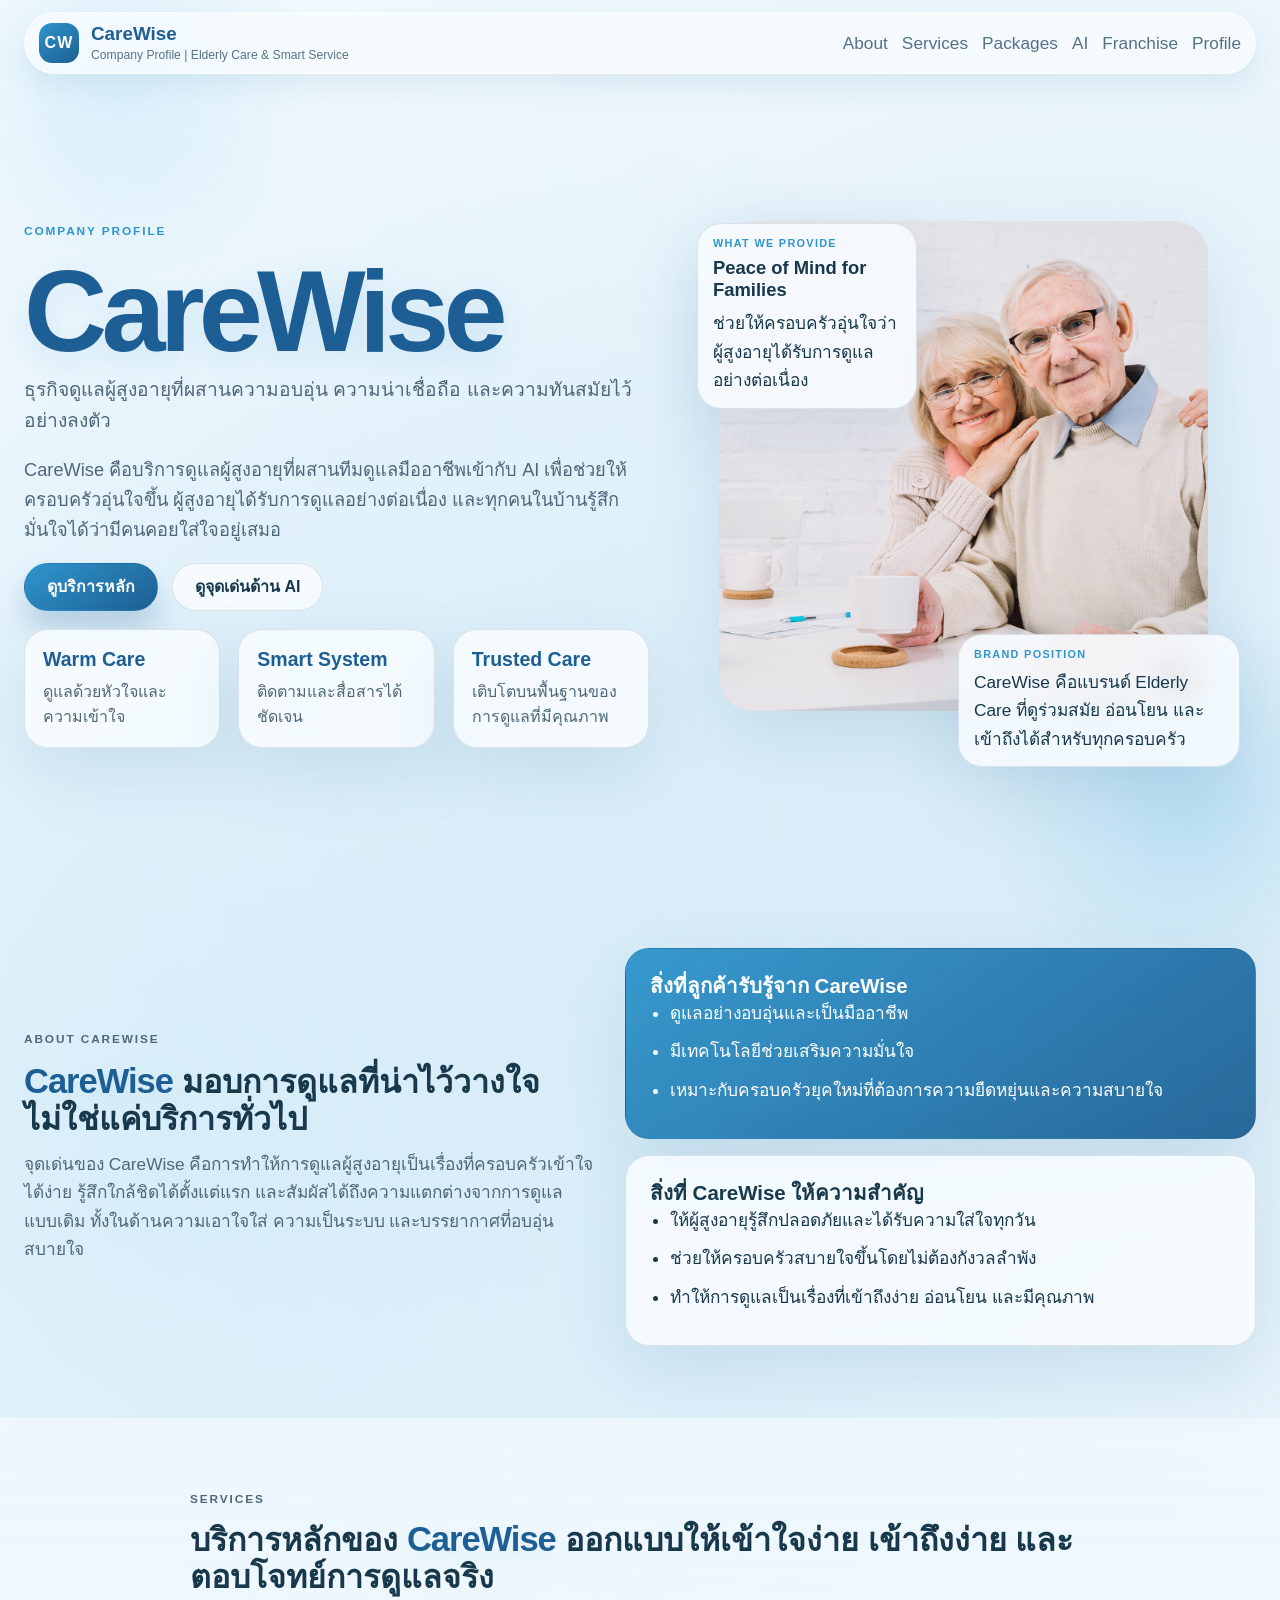
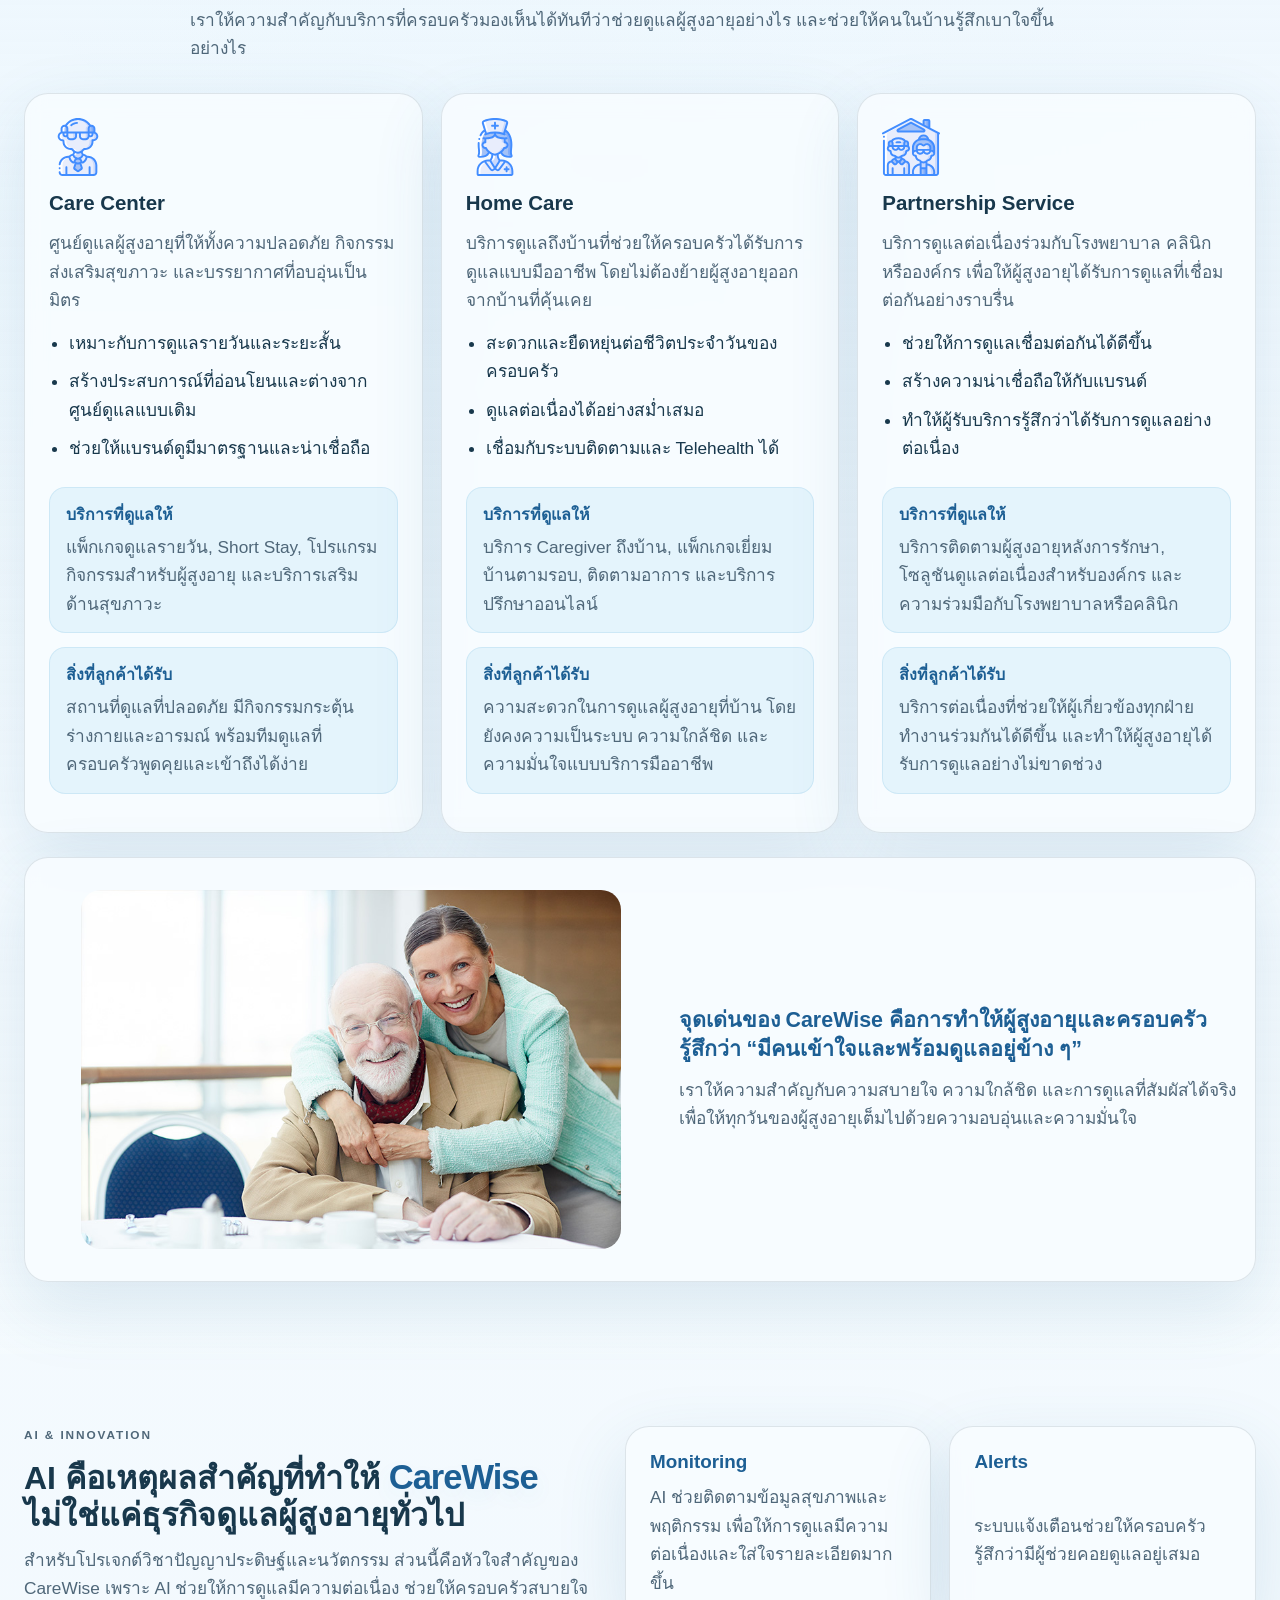
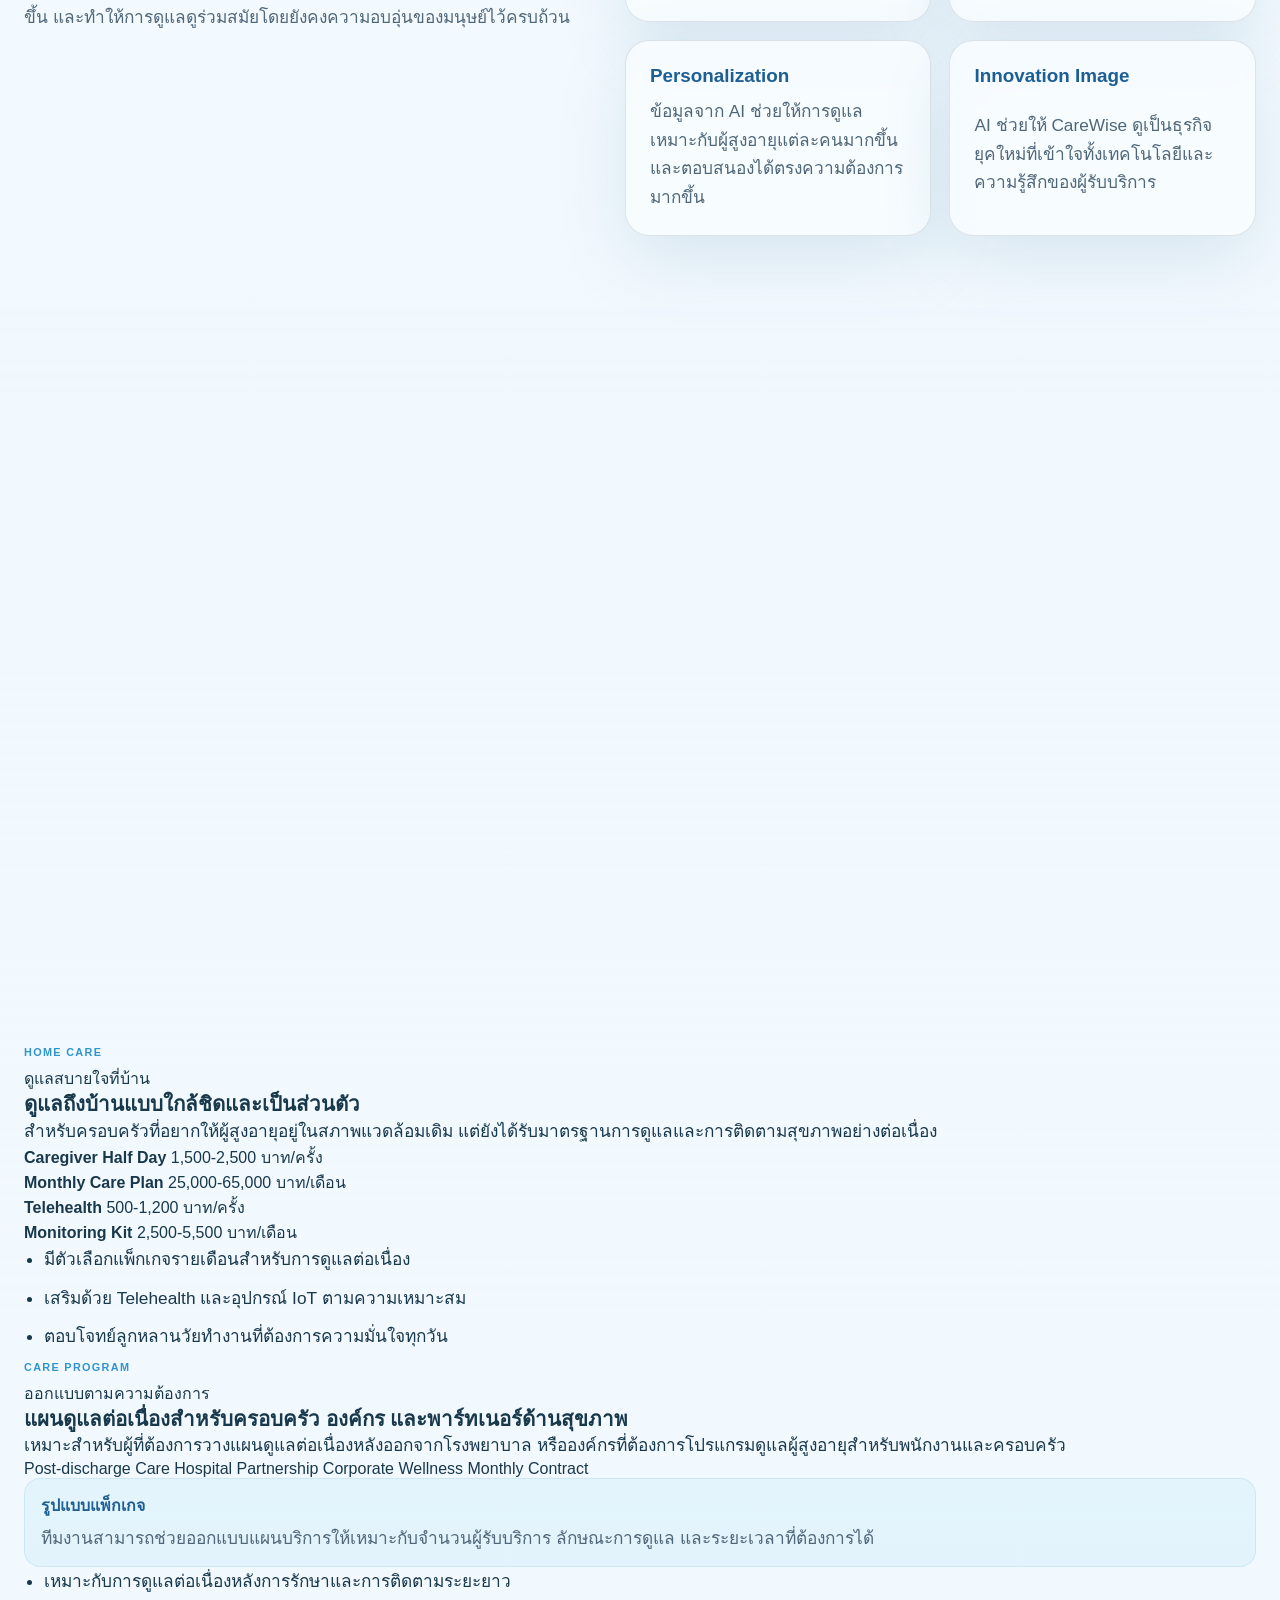
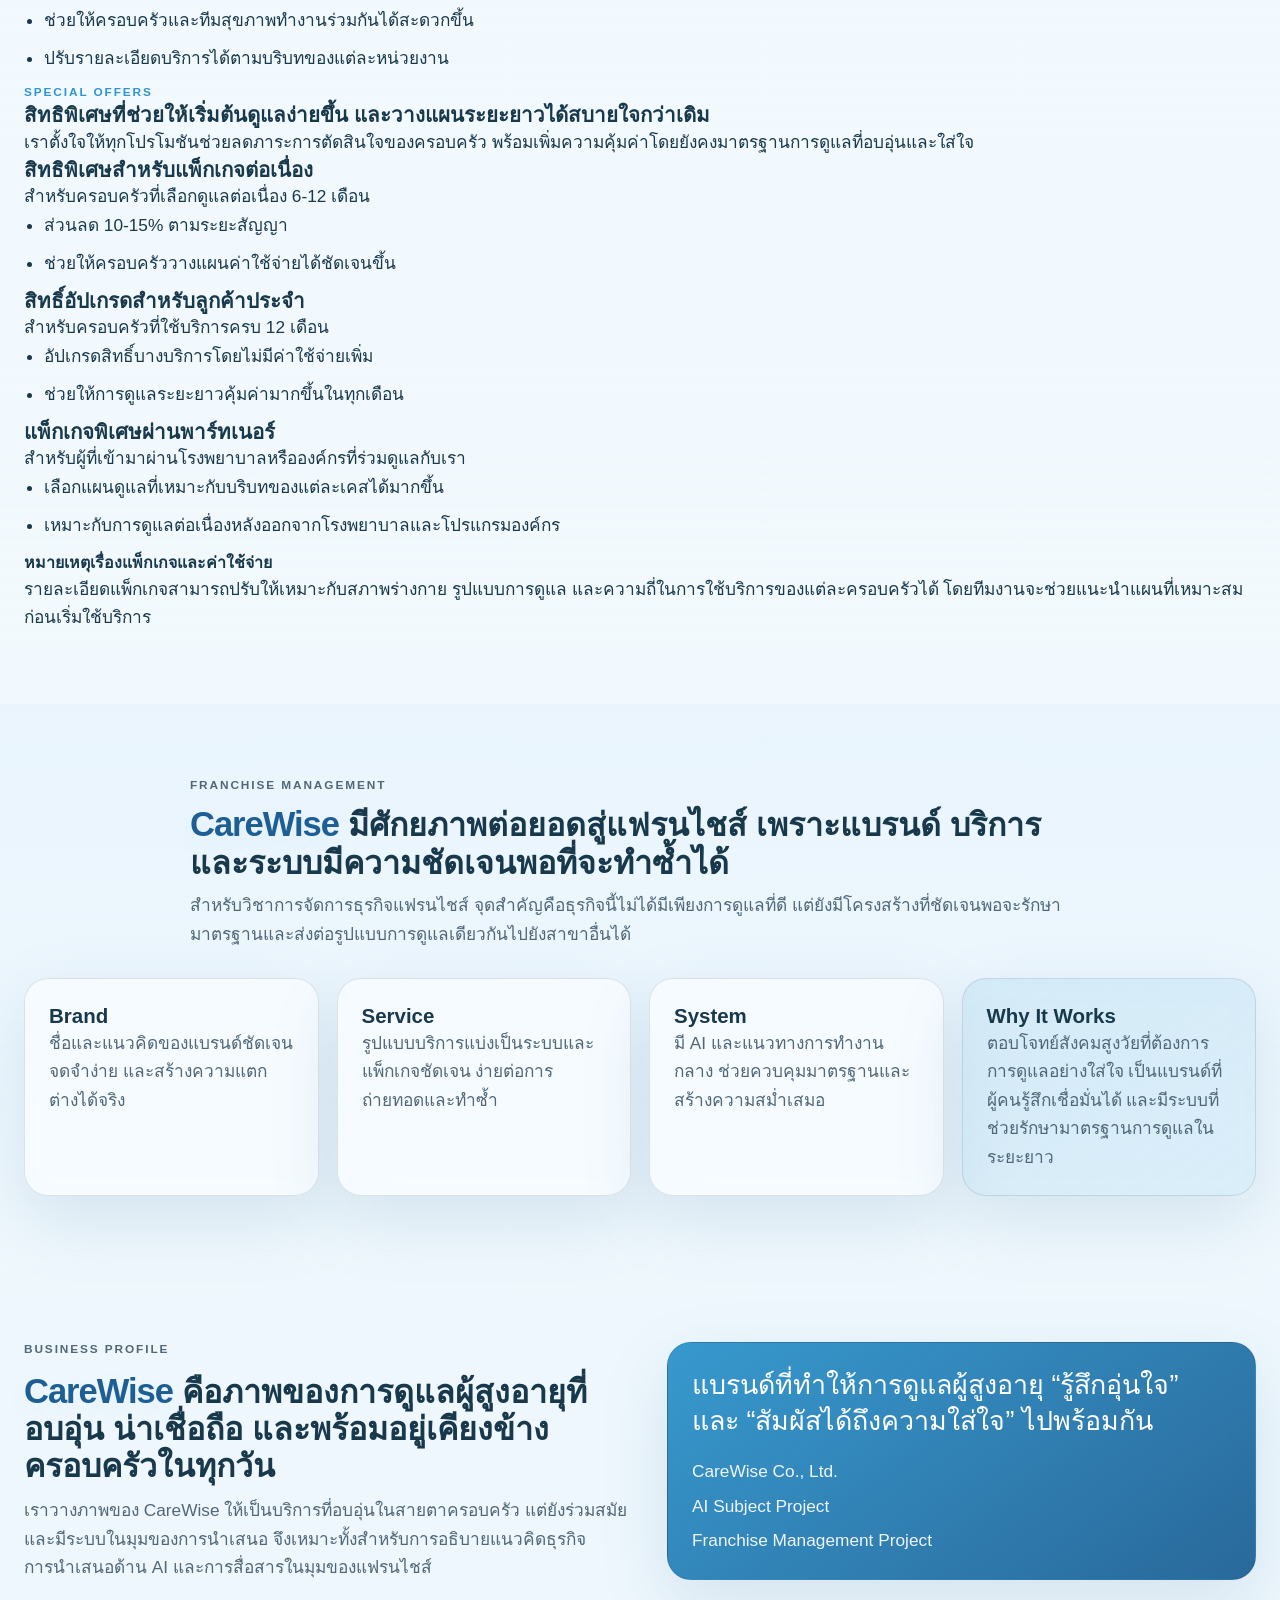
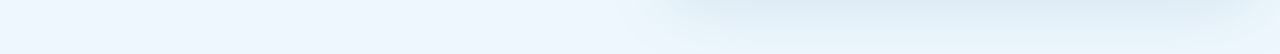
==== index.html @ dcf33b9c "Update index.html" ====
<!DOCTYPE html>
<html lang="th">
<head>
  <meta charset="UTF-8">
  <meta name="viewport" content="width=device-width, initial-scale=1.0">
  <title>CareWise | Company Profile</title>
  <link rel="stylesheet" href="styles.css">
</head>
<body>
  <div class="ambient ambient-left"></div>
  <div class="ambient ambient-right"></div>

  <header class="site-header">
    <a class="brand" href="#hero" aria-label="CareWise">
      <span class="brand-mark">CW</span>
      <span class="brand-copy">
        <strong>CareWise</strong>
        <small>Company Profile | Elderly Care & Smart Service</small>
      </span>
    </a>

    <nav class="top-nav" aria-label="Primary">
      <a href="#about">About</a>
      <a href="#services">Services</a>
      <a href="#packages">Packages</a>
      <a href="#ai">AI</a>
      <a href="#franchise">Franchise</a>
      <a href="#contact">Profile</a>
    </nav>
  </header>

  <main>
    <section class="hero-section" id="hero">
      <div class="container hero-grid">
        <div class="hero-copy" data-reveal>
          <p class="eyebrow">Company Profile</p>
          <div class="hero-brand-block">
            <h1 class="hero-brand-name">CareWise</h1>
            <p class="hero-brand-subtitle">ธุรกิจดูแลผู้สูงอายุที่ผสานความอบอุ่น ความน่าเชื่อถือ และความทันสมัยไว้อย่างลงตัว</p>
          </div>
          <p class="lead">
            CareWise คือบริการดูแลผู้สูงอายุที่ผสานทีมดูแลมืออาชีพเข้ากับ AI เพื่อช่วยให้ครอบครัวอุ่นใจขึ้น
            ผู้สูงอายุได้รับการดูแลอย่างต่อเนื่อง และทุกคนในบ้านรู้สึกมั่นใจได้ว่ามีคนคอยใส่ใจอยู่เสมอ
          </p>

          <div class="hero-actions">
            <a class="button button-primary" href="#services">ดูบริการหลัก</a>
            <a class="button button-secondary" href="#ai">ดูจุดเด่นด้าน AI</a>
          </div>

          <div class="hero-points">
            <article>
              <strong>Warm Care</strong>
              <span>ดูแลด้วยหัวใจและความเข้าใจ</span>
            </article>
            <article>
              <strong>Smart System</strong>
              <span>ติดตามและสื่อสารได้ชัดเจน</span>
            </article>
            <article>
              <strong>Trusted Care</strong>
              <span>เติบโตบนพื้นฐานของการดูแลที่มีคุณภาพ</span>
            </article>
          </div>
        </div>

        <div class="hero-visual" data-reveal>
          <figure class="hero-image">
            <img src="images/slider-1.jpg" alt="CareWise elderly care service">
          </figure>
          <div class="hero-card card-primary">
            <span class="mini-label">What We Provide</span>
            <strong>Peace of Mind for Families</strong>
            <p>ช่วยให้ครอบครัวอุ่นใจว่าผู้สูงอายุได้รับการดูแลอย่างต่อเนื่อง</p>
          </div>
          <div class="hero-card card-secondary">
            <span class="mini-label">Brand Position</span>
            <p>CareWise คือแบรนด์ Elderly Care ที่ดูร่วมสมัย อ่อนโยน และเข้าถึงได้สำหรับทุกครอบครัว</p>
          </div>
        </div>
      </div>
    </section>

    <section class="content-section" id="about">
      <div class="container split-grid">
        <div class="section-copy" data-reveal>
          <p class="eyebrow">About CareWise</p>
          <h2><span class="brand-inline">CareWise</span> มอบการดูแลที่น่าไว้วางใจ ไม่ใช่แค่บริการทั่วไป</h2>
          <p>
            จุดเด่นของ CareWise คือการทำให้การดูแลผู้สูงอายุเป็นเรื่องที่ครอบครัวเข้าใจได้ง่าย รู้สึกใกล้ชิดได้ตั้งแต่แรก
            และสัมผัสได้ถึงความแตกต่างจากการดูแลแบบเดิม ทั้งในด้านความเอาใจใส่ ความเป็นระบบ และบรรยากาศที่อบอุ่นสบายใจ
          </p>
        </div>

        <div class="card-stack">
          <article class="info-card emphasis" data-reveal>
            <h3>สิ่งที่ลูกค้ารับรู้จาก CareWise</h3>
            <ul class="clean-list">
              <li>ดูแลอย่างอบอุ่นและเป็นมืออาชีพ</li>
              <li>มีเทคโนโลยีช่วยเสริมความมั่นใจ</li>
              <li>เหมาะกับครอบครัวยุคใหม่ที่ต้องการความยืดหยุ่นและความสบายใจ</li>
            </ul>
          </article>

          <article class="info-card" data-reveal>
            <h3>สิ่งที่ CareWise ให้ความสำคัญ</h3>
            <ul class="clean-list">
              <li>ให้ผู้สูงอายุรู้สึกปลอดภัยและได้รับความใส่ใจทุกวัน</li>
              <li>ช่วยให้ครอบครัวสบายใจขึ้นโดยไม่ต้องกังวลลำพัง</li>
              <li>ทำให้การดูแลเป็นเรื่องที่เข้าถึงง่าย อ่อนโยน และมีคุณภาพ</li>
            </ul>
          </article>
        </div>
      </div>
    </section>

    <section class="content-section tone-soft" id="services">
      <div class="container">
        <div class="section-head center" data-reveal>
          <p class="eyebrow">Services</p>
          <h2>บริการหลักของ <span class="brand-inline">CareWise</span> ออกแบบให้เข้าใจง่าย เข้าถึงง่าย และตอบโจทย์การดูแลจริง</h2>
          <p>เราให้ความสำคัญกับบริการที่ครอบครัวมองเห็นได้ทันทีว่าช่วยดูแลผู้สูงอายุอย่างไร และช่วยให้คนในบ้านรู้สึกเบาใจขึ้นอย่างไร</p>
        </div>

        <div class="services-grid">
          <article class="service-card" data-reveal>
            <img src="images/svg/svg/001-elderly.svg" alt="Care Center icon">
            <h3>Care Center</h3>
            <p>ศูนย์ดูแลผู้สูงอายุที่ให้ทั้งความปลอดภัย กิจกรรมส่งเสริมสุขภาวะ และบรรยากาศที่อบอุ่นเป็นมิตร</p>
            <ul class="clean-list">
              <li>เหมาะกับการดูแลรายวันและระยะสั้น</li>
              <li>สร้างประสบการณ์ที่อ่อนโยนและต่างจากศูนย์ดูแลแบบเดิม</li>
              <li>ช่วยให้แบรนด์ดูมีมาตรฐานและน่าเชื่อถือ</li>
            </ul>
            <div class="service-detail">
              <strong>บริการที่ดูแลให้</strong>
              <p>แพ็กเกจดูแลรายวัน, Short Stay, โปรแกรมกิจกรรมสำหรับผู้สูงอายุ และบริการเสริมด้านสุขภาวะ</p>
            </div>
            <div class="service-detail">
              <strong>สิ่งที่ลูกค้าได้รับ</strong>
              <p>สถานที่ดูแลที่ปลอดภัย มีกิจกรรมกระตุ้นร่างกายและอารมณ์ พร้อมทีมดูแลที่ครอบครัวพูดคุยและเข้าถึงได้ง่าย</p>
            </div>
          </article>

          <article class="service-card" data-reveal>
            <img src="images/svg/svg/004-nurse.svg" alt="Home Care icon">
            <h3>Home Care</h3>
            <p>บริการดูแลถึงบ้านที่ช่วยให้ครอบครัวได้รับการดูแลแบบมืออาชีพ โดยไม่ต้องย้ายผู้สูงอายุออกจากบ้านที่คุ้นเคย</p>
            <ul class="clean-list">
              <li>สะดวกและยืดหยุ่นต่อชีวิตประจำวันของครอบครัว</li>
              <li>ดูแลต่อเนื่องได้อย่างสม่ำเสมอ</li>
              <li>เชื่อมกับระบบติดตามและ Telehealth ได้</li>
            </ul>
            <div class="service-detail">
              <strong>บริการที่ดูแลให้</strong>
              <p>บริการ Caregiver ถึงบ้าน, แพ็กเกจเยี่ยมบ้านตามรอบ, ติดตามอาการ และบริการปรึกษาออนไลน์</p>
            </div>
            <div class="service-detail">
              <strong>สิ่งที่ลูกค้าได้รับ</strong>
              <p>ความสะดวกในการดูแลผู้สูงอายุที่บ้าน โดยยังคงความเป็นระบบ ความใกล้ชิด และความมั่นใจแบบบริการมืออาชีพ</p>
            </div>
          </article>

          <article class="service-card" data-reveal>
            <img src="images/svg/svg/006-elderly-3.svg" alt="Partnership icon">
            <h3>Partnership Service</h3>
            <p>บริการดูแลต่อเนื่องร่วมกับโรงพยาบาล คลินิก หรือองค์กร เพื่อให้ผู้สูงอายุได้รับการดูแลที่เชื่อมต่อกันอย่างราบรื่น</p>
            <ul class="clean-list">
              <li>ช่วยให้การดูแลเชื่อมต่อกันได้ดีขึ้น</li>
              <li>สร้างความน่าเชื่อถือให้กับแบรนด์</li>
              <li>ทำให้ผู้รับบริการรู้สึกว่าได้รับการดูแลอย่างต่อเนื่อง</li>
            </ul>
            <div class="service-detail">
              <strong>บริการที่ดูแลให้</strong>
              <p>บริการติดตามผู้สูงอายุหลังการรักษา, โซลูชันดูแลต่อเนื่องสำหรับองค์กร และความร่วมมือกับโรงพยาบาลหรือคลินิก</p>
            </div>
            <div class="service-detail">
              <strong>สิ่งที่ลูกค้าได้รับ</strong>
              <p>บริการต่อเนื่องที่ช่วยให้ผู้เกี่ยวข้องทุกฝ่ายทำงานร่วมกันได้ดีขึ้น และทำให้ผู้สูงอายุได้รับการดูแลอย่างไม่ขาดช่วง</p>
            </div>
          </article>
        </div>

        <div class="highlight-band" data-reveal>
          <figure class="highlight-image">
            <img src="images/img_3.jpg" alt="CareWise service atmosphere">
          </figure>
          <div class="highlight-copy">
            <strong>จุดเด่นของ CareWise คือการทำให้ผู้สูงอายุและครอบครัวรู้สึกว่า “มีคนเข้าใจและพร้อมดูแลอยู่ข้าง ๆ”</strong>
            <p>เราให้ความสำคัญกับความสบายใจ ความใกล้ชิด และการดูแลที่สัมผัสได้จริง เพื่อให้ทุกวันของผู้สูงอายุเต็มไปด้วยความอบอุ่นและความมั่นใจ</p>
          </div>
        </div>
      </div>
    </section>

    <section class="content-section" id="ai">
      <div class="container split-grid align-start">
        <div class="section-copy" data-reveal>
          <p class="eyebrow">AI & Innovation</p>
          <h2>AI คือเหตุผลสำคัญที่ทำให้ <span class="brand-inline">CareWise</span> ไม่ใช่แค่ธุรกิจดูแลผู้สูงอายุทั่วไป</h2>
          <p>
            สำหรับโปรเจกต์วิชาปัญญาประดิษฐ์และนวัตกรรม ส่วนนี้คือหัวใจสำคัญของ CareWise เพราะ AI ช่วยให้การดูแลมีความต่อเนื่อง
            ช่วยให้ครอบครัวสบายใจขึ้น และทำให้การดูแลดูร่วมสมัยโดยยังคงความอบอุ่นของมนุษย์ไว้ครบถ้วน
          </p>
        </div>

        <div class="feature-grid">
          <article class="feature-card" data-reveal>
            <strong>Monitoring</strong>
            <span>AI ช่วยติดตามข้อมูลสุขภาพและพฤติกรรม เพื่อให้การดูแลมีความต่อเนื่องและใส่ใจรายละเอียดมากขึ้น</span>
          </article>
          <article class="feature-card" data-reveal>
            <strong>Alerts</strong>
            <span>ระบบแจ้งเตือนช่วยให้ครอบครัวรู้สึกว่ามีผู้ช่วยคอยดูแลอยู่เสมอ</span>
          </article>
          <article class="feature-card" data-reveal>
            <strong>Personalization</strong>
            <span>ข้อมูลจาก AI ช่วยให้การดูแลเหมาะกับผู้สูงอายุแต่ละคนมากขึ้น และตอบสนองได้ตรงความต้องการมากขึ้น</span>
          </article>
          <article class="feature-card" data-reveal>
            <strong>Innovation Image</strong>
            <span>AI ช่วยให้ CareWise ดูเป็นธุรกิจยุคใหม่ที่เข้าใจทั้งเทคโนโลยีและความรู้สึกของผู้รับบริการ</span>
          </article>
        </div>
      </div>
    </section>

    <section class="content-section tone-soft" id="packages">
      <div class="container">
        <div class="section-head center" data-reveal>
          <p class="eyebrow">Package & Promotion</p>
          <h2>แพ็กเกจของ <span class="brand-inline">CareWise</span> ออกแบบจากรูปแบบการดูแลจริง เพื่อให้ครอบครัวเลือกได้อย่างมั่นใจและเหมาะกับชีวิตประจำวัน</h2>
          <p>เราจัดแพ็กเกจให้เข้าใจง่าย ดูขอบเขตบริการและค่าใช้จ่ายได้ชัด เพื่อช่วยให้ครอบครัวตัดสินใจได้สะดวกและเลือกแผนที่เหมาะกับผู้สูงอายุแต่ละท่าน</p>
        </div>

        <div class="package-hero" data-reveal>
          <div class="package-hero-copy">
            <span class="mini-label">Choose With Confidence</span>
            <h3>เลือกได้ทั้งดูแลรายวัน รายเดือน หรือเชื่อมต่อการดูแลต่อเนื่องกับทีมมืออาชีพ</h3>
            <p>ไม่ว่าจะต้องการคนช่วยดูแลช่วงกลางวัน ดูแลต่อเนื่องที่บ้าน หรือบริการฟื้นฟูหลังออกจากโรงพยาบาล CareWise มีตัวเลือกที่ยืดหยุ่นตามความต้องการของแต่ละครอบครัว</p>
          </div>
          <div class="package-hero-metrics">
            <article>
              <strong>3</strong>
              <span>รูปแบบบริการหลัก</span>
            </article>
            <article>
              <strong>6-12 เดือน</strong>
              <span>สัญญาระยะยาวที่มีสิทธิประโยชน์พิเศษ</span>
            </article>
            <article>
              <strong>Warm + Smart</strong>
              <span>บริการที่ผสาน Care Team และ AI Monitoring</span>
            </article>
          </div>
        </div>

        <div class="packages-grid">
          <article class="package-card featured" data-reveal>
            <div class="package-topline">
              <span class="mini-label">Care Center</span>
              <span class="package-badge">ดูแลได้ยืดหยุ่น</span>
            </div>
            <h3>ดูแลรายวันและระยะสั้นในศูนย์ที่อบอุ่น</h3>
            <p>เหมาะกับครอบครัวที่ต้องการพื้นที่ดูแลที่ปลอดภัยในช่วงกลางวัน หรือช่วงพักฟื้นระยะสั้นพร้อมกิจกรรมและการติดตามอย่างใกล้ชิด</p>
            <div class="price-list">
              <div class="price-item">
                <strong>Half Day</strong>
                <span>1,000-1,400 บาท/วัน</span>
              </div>
              <div class="price-item">
                <strong>Full Day</strong>
                <span>1,800-2,500 บาท/วัน</span>
              </div>
              <div class="price-item">
                <strong>Short Stay</strong>
                <span>3,500-5,500 บาท/คืน</span>
              </div>
              <div class="price-item">
                <strong>20 Days Package</strong>
                <span>28,000-38,000 บาท/เดือน</span>
              </div>
            </div>
            <ul class="clean-list">
              <li>มี AI Monitoring ตลอดช่วงการดูแล</li>
              <li>รวมอาหาร กิจกรรม และทีมพยาบาลดูแล</li>
              <li>เหมาะกับครอบครัวที่ต้องการความยืดหยุ่นแบบไป-กลับหรือพักค้าง</li>
            </ul>
          </article>

          <article class="package-card" data-reveal>
            <div class="package-topline">
              <span class="mini-label">Home Care</span>
              <span class="package-badge soft">ดูแลสบายใจที่บ้าน</span>
            </div>
            <h3>ดูแลถึงบ้านแบบใกล้ชิดและเป็นส่วนตัว</h3>
            <p>สำหรับครอบครัวที่อยากให้ผู้สูงอายุอยู่ในสภาพแวดล้อมเดิม แต่ยังได้รับมาตรฐานการดูแลและการติดตามสุขภาพอย่างต่อเนื่อง</p>
            <div class="price-list">
              <div class="price-item">
                <strong>Caregiver Half Day</strong>
                <span>1,500-2,500 บาท/ครั้ง</span>
              </div>
              <div class="price-item">
                <strong>Monthly Care Plan</strong>
                <span>25,000-65,000 บาท/เดือน</span>
              </div>
              <div class="price-item">
                <strong>Telehealth</strong>
                <span>500-1,200 บาท/ครั้ง</span>
              </div>
              <div class="price-item">
                <strong>Monitoring Kit</strong>
                <span>2,500-5,500 บาท/เดือน</span>
              </div>
            </div>
            <ul class="clean-list">
              <li>มีตัวเลือกแพ็กเกจรายเดือนสำหรับการดูแลต่อเนื่อง</li>
              <li>เสริมด้วย Telehealth และอุปกรณ์ IoT ตามความเหมาะสม</li>
              <li>ตอบโจทย์ลูกหลานวัยทำงานที่ต้องการความมั่นใจทุกวัน</li>
            </ul>
          </article>

          <article class="package-card" data-reveal>
            <div class="package-topline">
              <span class="mini-label">Care Program</span>
              <span class="package-badge soft">ออกแบบตามความต้องการ</span>
            </div>
            <h3>แผนดูแลต่อเนื่องสำหรับครอบครัว องค์กร และพาร์ทเนอร์ด้านสุขภาพ</h3>
            <p>เหมาะสำหรับผู้ที่ต้องการวางแผนดูแลต่อเนื่องหลังออกจากโรงพยาบาล หรือองค์กรที่ต้องการโปรแกรมดูแลผู้สูงอายุสำหรับพนักงานและครอบครัว</p>
            <div class="package-tags" aria-label="B2B package types">
              <span>Post-discharge Care</span>
              <span>Hospital Partnership</span>
              <span>Corporate Wellness</span>
              <span>Monthly Contract</span>
            </div>
            <div class="service-detail package-note">
              <strong>รูปแบบแพ็กเกจ</strong>
              <p>ทีมงานสามารถช่วยออกแบบแผนบริการให้เหมาะกับจำนวนผู้รับบริการ ลักษณะการดูแล และระยะเวลาที่ต้องการได้</p>
            </div>
            <ul class="clean-list">
              <li>เหมาะกับการดูแลต่อเนื่องหลังการรักษาและการติดตามระยะยาว</li>
              <li>ช่วยให้ครอบครัวและทีมสุขภาพทำงานร่วมกันได้สะดวกขึ้น</li>
              <li>ปรับรายละเอียดบริการได้ตามบริบทของแต่ละหน่วยงาน</li>
            </ul>
          </article>
        </div>

        <div class="promotion-grid">
          <article class="promotion-card emphasis" data-reveal>
            <p class="eyebrow">Special Offers</p>
            <h3>สิทธิพิเศษที่ช่วยให้เริ่มต้นดูแลง่ายขึ้น และวางแผนระยะยาวได้สบายใจกว่าเดิม</h3>
            <p>เราตั้งใจให้ทุกโปรโมชันช่วยลดภาระการตัดสินใจของครอบครัว พร้อมเพิ่มความคุ้มค่าโดยยังคงมาตรฐานการดูแลที่อบอุ่นและใส่ใจ</p>
          </article>

          <article class="promotion-card" data-reveal>
            <h3>สิทธิพิเศษสำหรับแพ็กเกจต่อเนื่อง</h3>
            <p>สำหรับครอบครัวที่เลือกดูแลต่อเนื่อง 6-12 เดือน</p>
            <ul class="clean-list">
              <li>ส่วนลด 10-15% ตามระยะสัญญา</li>
              <li>ช่วยให้ครอบครัววางแผนค่าใช้จ่ายได้ชัดเจนขึ้น</li>
            </ul>
          </article>

          <article class="promotion-card" data-reveal>
            <h3>สิทธิ์อัปเกรดสำหรับลูกค้าประจำ</h3>
            <p>สำหรับครอบครัวที่ใช้บริการครบ 12 เดือน</p>
            <ul class="clean-list">
              <li>อัปเกรดสิทธิ์บางบริการโดยไม่มีค่าใช้จ่ายเพิ่ม</li>
              <li>ช่วยให้การดูแลระยะยาวคุ้มค่ามากขึ้นในทุกเดือน</li>
            </ul>
          </article>

          <article class="promotion-card" data-reveal>
            <h3>แพ็กเกจพิเศษผ่านพาร์ทเนอร์</h3>
            <p>สำหรับผู้ที่เข้ามาผ่านโรงพยาบาลหรือองค์กรที่ร่วมดูแลกับเรา</p>
            <ul class="clean-list">
              <li>เลือกแผนดูแลที่เหมาะกับบริบทของแต่ละเคสได้มากขึ้น</li>
              <li>เหมาะกับการดูแลต่อเนื่องหลังออกจากโรงพยาบาลและโปรแกรมองค์กร</li>
            </ul>
          </article>
        </div>

        <div class="package-footnote" data-reveal>
          <strong>หมายเหตุเรื่องแพ็กเกจและค่าใช้จ่าย</strong>
          <p>รายละเอียดแพ็กเกจสามารถปรับให้เหมาะกับสภาพร่างกาย รูปแบบการดูแล และความถี่ในการใช้บริการของแต่ละครอบครัวได้ โดยทีมงานจะช่วยแนะนำแผนที่เหมาะสมก่อนเริ่มใช้บริการ</p>
        </div>
      </div>
    </section>

    <section class="content-section tone-accent" id="franchise">
      <div class="container">
        <div class="section-head center" data-reveal>
          <p class="eyebrow">Franchise Management</p>
          <h2><span class="brand-inline">CareWise</span> มีศักยภาพต่อยอดสู่แฟรนไชส์ เพราะแบรนด์ บริการ และระบบมีความชัดเจนพอที่จะทำซ้ำได้</h2>
          <p>สำหรับวิชาการจัดการธุรกิจแฟรนไชส์ จุดสำคัญคือธุรกิจนี้ไม่ได้มีเพียงการดูแลที่ดี แต่ยังมีโครงสร้างที่ชัดเจนพอจะรักษามาตรฐานและส่งต่อรูปแบบการดูแลเดียวกันไปยังสาขาอื่นได้</p>
        </div>

        <div class="franchise-grid">
          <article class="model-card" data-reveal>
            <h3>Brand</h3>
            <p>ชื่อและแนวคิดของแบรนด์ชัดเจน จดจำง่าย และสร้างความแตกต่างได้จริง</p>
          </article>
          <article class="model-card" data-reveal>
            <h3>Service</h3>
            <p>รูปแบบบริการแบ่งเป็นระบบและแพ็กเกจชัดเจน ง่ายต่อการถ่ายทอดและทำซ้ำ</p>
          </article>
          <article class="model-card" data-reveal>
            <h3>System</h3>
            <p>มี AI และแนวทางการทำงานกลาง ช่วยควบคุมมาตรฐานและสร้างความสม่ำเสมอ</p>
          </article>
          <article class="model-card highlight" data-reveal>
            <h3>Why It Works</h3>
            <p>ตอบโจทย์สังคมสูงวัยที่ต้องการการดูแลอย่างใส่ใจ เป็นแบรนด์ที่ผู้คนรู้สึกเชื่อมั่นได้ และมีระบบที่ช่วยรักษามาตรฐานการดูแลในระยะยาว</p>
          </article>
        </div>
      </div>
    </section>

    <section class="content-section contact-section" id="contact">
      <div class="container contact-grid">
        <div class="contact-copy" data-reveal>
          <p class="eyebrow">Business Profile</p>
          <h2><span class="brand-inline">CareWise</span> คือภาพของการดูแลผู้สูงอายุที่อบอุ่น น่าเชื่อถือ และพร้อมอยู่เคียงข้างครอบครัวในทุกวัน</h2>
          <p>
            เราวางภาพของ CareWise ให้เป็นบริการที่อบอุ่นในสายตาครอบครัว แต่ยังร่วมสมัยและมีระบบในมุมของการนำเสนอ
            จึงเหมาะทั้งสำหรับการอธิบายแนวคิดธุรกิจ การนำเสนอด้าน AI และการสื่อสารในมุมของแฟรนไชส์
          </p>
        </div>

        <div class="contact-card" data-reveal>
          <p class="closing-quote">แบรนด์ที่ทำให้การดูแลผู้สูงอายุ “รู้สึกอุ่นใจ” และ “สัมผัสได้ถึงความใส่ใจ” ไปพร้อมกัน</p>
          <div class="contact-meta">
            <span>CareWise Co., Ltd.</span>
            <span>AI Subject Project</span>
            <span>Franchise Management Project</span>
          </div>
        </div>
      </div>
    </section>
  </main>

  <button class="back-to-top" id="backToTop" type="button" aria-label="Back to top">↑</button>

  <script src="script.js"></script>
</body>
</html>
---- styles.css ----
:root {
  --bg: #eef7fd;
  --surface: rgba(248, 252, 255, 0.88);
  --ink: #18384c;
  --ink-soft: #4e687c;
  --brand: #2f95cc;
  --brand-deep: #1d5f94;
  --accent: #88cceb;
  --accent-soft: #ddf1fb;
  --line: rgba(24, 56, 76, 0.12);
  --shadow: 0 24px 70px rgba(47, 114, 158, 0.14);
  --radius-xl: 30px;
  --radius-lg: 24px;
  --radius-md: 18px;
  --content-width: 1240px;
  --title-font: "Leelawadee UI", "TH Sarabun New", "Sarabun", sans-serif;
  --body-font: "Noto Sans Thai", "Leelawadee UI", "Segoe UI", sans-serif;
}

* {
  box-sizing: border-box;
}

html {
  scroll-behavior: smooth;
}

body {
  margin: 0;
  color: var(--ink);
  font-family: var(--body-font);
  background:
    radial-gradient(circle at 12% 18%, rgba(136, 204, 235, 0.24), transparent 22%),
    radial-gradient(circle at 88% 12%, rgba(47, 149, 204, 0.14), transparent 24%),
    linear-gradient(180deg, #f8fcff 0%, var(--bg) 100%);
  overflow-x: hidden;
}

img {
  display: block;
  max-width: 100%;
}

a {
  color: inherit;
  text-decoration: none;
}

button {
  font: inherit;
}

h1,
h2,
h3,
p {
  margin: 0;
}

h1,
h2,
h3,
.closing-quote,
.hero-points strong,
.hero-card strong,
.brand-copy strong {
  font-family: var(--title-font);
}

p,
li,
.feature-card span,
.model-card p,
.top-nav a,
.contact-meta span {
  line-height: 1.65;
  font-size: 1.08rem;
}

.ambient {
  position: fixed;
  z-index: -1;
  width: 34vw;
  height: 34vw;
  border-radius: 50%;
  filter: blur(12px);
  opacity: 0.5;
  pointer-events: none;
}

.ambient-left {
  top: -10vw;
  left: -8vw;
  background: radial-gradient(circle, rgba(185, 226, 247, 0.86), transparent 65%);
}

.ambient-right {
  right: -10vw;
  bottom: -10vw;
  background: radial-gradient(circle, rgba(141, 205, 236, 0.78), transparent 65%);
}

.container {
  width: min(calc(100% - 48px), var(--content-width));
  margin: 0 auto;
}

.site-header {
  position: sticky;
  top: 12px;
  z-index: 30;
  width: min(calc(100% - 48px), var(--content-width));
  margin: 12px auto 0;
  padding: 10px 14px;
  display: flex;
  align-items: center;
  justify-content: space-between;
  gap: 16px;
  border: 1px solid rgba(255, 255, 255, 0.55);
  border-radius: 999px;
  background: rgba(248, 252, 255, 0.78);
  backdrop-filter: blur(18px);
  box-shadow: 0 12px 28px rgba(47, 114, 158, 0.1);
}

.brand {
  display: inline-flex;
  align-items: center;
  gap: 12px;
}

.brand-mark {
  display: grid;
  place-items: center;
  width: 40px;
  height: 40px;
  border-radius: 13px;
  background: linear-gradient(145deg, var(--brand), var(--brand-deep));
  color: #fff;
  font-weight: 700;
  letter-spacing: 0.08em;
}

.brand-copy strong {
  display: block;
  font-size: 1.18rem;
  color: var(--brand-deep);
}

.brand-copy small {
  color: #587286;
  font-size: 0.76rem;
}

.top-nav {
  display: flex;
  align-items: center;
  gap: 14px;
  flex-wrap: wrap;
}

.top-nav a {
  color: #547186;
  transition: color 0.2s ease, transform 0.2s ease;
}

.top-nav a:hover,
.top-nav a:focus-visible {
  color: var(--brand-deep);
  transform: translateY(-1px);
}

.hero-section,
.content-section {
  padding: 72px 0;
}

.hero-section {
  padding-top: 56px;
  padding-bottom: 36px;
}

.hero-grid,
.split-grid,
.contact-grid {
  display: grid;
  gap: 30px;
}

.hero-grid {
  grid-template-columns: 1.04fr 0.96fr;
  align-items: center;
  min-height: min(760px, calc(100svh - 190px));
}

.hero-copy {
  display: grid;
  gap: 18px;
  align-content: center;
}

.hero-brand-block {
  display: grid;
  gap: 12px;
}

.eyebrow {
  color: var(--brand);
  font-size: 0.74rem;
  font-weight: 700;
  letter-spacing: 0.16em;
  text-transform: uppercase;
}

h1 {
  max-width: 860px;
  font-size: clamp(2.45rem, 4vw, 4.45rem);
  line-height: 1.06;
  color: #235577;
}

.hero-brand-name {
  max-width: none;
  font-size: clamp(4.4rem, 9vw, 8rem);
  line-height: 0.9;
  letter-spacing: -0.05em;
  color: var(--brand-deep);
  text-shadow: 0 10px 28px rgba(47, 149, 204, 0.14);
}

.hero-brand-subtitle {
  max-width: 650px;
  font-size: 1.2rem;
  line-height: 1.6;
  color: #4f6779;
}

.brand-inline {
  font-family: var(--title-font);
  font-size: 1.08em;
  letter-spacing: -0.03em;
  color: var(--brand-deep);
  text-shadow: 0 8px 22px rgba(47, 149, 204, 0.08);
}

h2 {
  font-size: clamp(1.85rem, 2.5vw, 2.75rem);
  line-height: 1.14;
}

h3 {
  font-size: 1.28rem;
  line-height: 1.25;
}

.lead,
.section-head p,
.section-copy p,
.highlight-copy p,
.contact-copy p,
.info-card p,
.service-card p,
.hero-points span {
  color: var(--ink-soft);
}

.lead {
  max-width: 760px;
  font-size: 1.14rem;
  color: #4f6779;
}

.hero-actions {
  display: flex;
  flex-wrap: wrap;
  gap: 14px;
}

.button {
  display: inline-flex;
  align-items: center;
  justify-content: center;
  min-height: 48px;
  padding: 0 22px;
  border-radius: 999px;
  border: 1px solid transparent;
  font-weight: 700;
  transition: transform 0.2s ease, box-shadow 0.2s ease, background 0.2s ease;
}

.button:hover,
.button:focus-visible {
  transform: translateY(-2px);
}

.button-primary {
  background: linear-gradient(145deg, var(--brand), var(--brand-deep));
  color: #fff;
  box-shadow: 0 18px 28px rgba(29, 95, 148, 0.22);
}

.button-secondary {
  border-color: var(--line);
  background: rgba(255, 255, 255, 0.68);
}

.hero-points,
.services-grid,
.feature-grid,
.franchise-grid {
  display: grid;
  gap: 18px;
}

.hero-points {
  grid-template-columns: repeat(3, minmax(0, 1fr));
}

.hero-points article,
.info-card,
.service-card,
.feature-card,
.model-card,
.contact-card,
.hero-card,
.highlight-band {
  border: 1px solid var(--line);
  border-radius: var(--radius-lg);
  background: var(--surface);
  backdrop-filter: blur(10px);
  box-shadow: var(--shadow);
}

.hero-points article {
  padding: 18px;
}

.hero-points strong {
  display: block;
  margin-bottom: 8px;
  font-size: 1.22rem;
  color: var(--brand-deep);
}

.hero-visual {
  position: relative;
  min-height: 560px;
}

.hero-image {
  position: absolute;
  inset: 0 8px 38px 0;
  overflow: hidden;
  border-radius: 34px;
  box-shadow: var(--shadow);
}

.hero-image img,
.highlight-image img {
  width: 100%;
  height: 100%;
  object-fit: cover;
}

.hero-card {
  position: absolute;
  padding: 13px 15px;
}

.card-primary {
  left: 18px;
  right: auto;
  top: 18px;
  width: 220px;
}

.card-secondary {
  right: 16px;
  bottom: -2px;
  width: 282px;
}

.mini-label {
  display: block;
  margin-bottom: 8px;
  color: var(--brand);
  font-size: 0.68rem;
  font-weight: 700;
  letter-spacing: 0.12em;
  text-transform: uppercase;
}

.hero-card strong {
  display: block;
  margin-bottom: 8px;
  font-size: 1.15rem;
}

.split-grid {
  grid-template-columns: 0.95fr 1.05fr;
  align-items: center;
}

.split-grid.align-start {
  align-items: start;
}

.section-head {
  max-width: 900px;
  margin: 0 auto 30px;
  display: grid;
  gap: 10px;
}

.section-copy,
.contact-copy {
  display: grid;
  gap: 12px;
}

.card-stack {
  display: grid;
  gap: 16px;
}

.info-card,
.service-card,
.feature-card,
.model-card,
.contact-card {
  padding: 24px;
}

.info-card.emphasis {
  background: linear-gradient(145deg, rgba(47, 149, 204, 0.96), rgba(29, 95, 148, 0.94));
  color: #fff;
}

.info-card.emphasis h3,
.info-card.emphasis li {
  color: inherit;
}

.clean-list {
  margin: 0;
  padding-left: 20px;
}

.clean-list li {
  margin-bottom: 10px;
}

.tone-soft {
  background: linear-gradient(180deg, rgba(240, 248, 254, 0.86), rgba(247, 252, 255, 0.36));
}

.tone-accent {
  background: linear-gradient(180deg, rgba(232, 244, 253, 0.86), rgba(243, 250, 255, 0.22));
}

.services-grid {
  grid-template-columns: repeat(3, minmax(0, 1fr));
  align-items: stretch;
}

.service-card {
  display: grid;
  gap: 14px;
  grid-template-rows: auto auto auto auto 1fr auto auto;
  height: 100%;
}

.service-card img {
  width: 58px;
  height: 58px;
}

.service-detail {
  padding: 14px 16px;
  border-radius: 16px;
  background: rgba(221, 241, 251, 0.72);
  border: 1px solid rgba(47, 149, 204, 0.12);
}

.service-detail strong {
  display: block;
  margin-bottom: 6px;
  color: var(--brand-deep);
}

.service-detail:last-child {
  align-self: end;
}

.highlight-band {
  display: grid;
  grid-template-columns: 1.05fr 0.95fr;
  gap: 18px;
  margin-top: 24px;
  padding: 16px;
}

.highlight-image {
  overflow: hidden;
  border-radius: 20px;
  min-height: 280px;
}

.highlight-copy {
  display: grid;
  align-content: center;
  gap: 12px;
}

.highlight-copy strong {
  font-size: 1.34rem;
  line-height: 1.34;
  color: var(--brand-deep);
}

.feature-grid {
  grid-template-columns: repeat(2, minmax(0, 1fr));
}

.feature-card {
  display: grid;
  gap: 10px;
  min-height: 180px;
}

.feature-card strong {
  font-size: 1.18rem;
  color: var(--brand-deep);
}

.franchise-grid {
  grid-template-columns: repeat(4, minmax(0, 1fr));
}

.model-card.highlight {
  background: linear-gradient(145deg, rgba(47, 149, 204, 0.12), rgba(136, 204, 235, 0.2));
}

.contact-grid {
  grid-template-columns: 1.02fr 0.98fr;
  align-items: center;
}

.contact-card {
  display: grid;
  gap: 18px;
  background: linear-gradient(145deg, rgba(47, 149, 204, 0.96), rgba(29, 95, 148, 0.94));
  color: #fff;
}

.back-to-top {
  position: fixed;
  right: 20px;
  bottom: 20px;
  z-index: 35;
  display: grid;
  place-items: center;
  width: 52px;
  height: 52px;
  border: 0;
  border-radius: 50%;
  background: linear-gradient(145deg, var(--brand), var(--brand-deep));
  color: #fff;
  font-size: 1.35rem;
  box-shadow: 0 18px 28px rgba(29, 95, 148, 0.24);
  cursor: pointer;
  opacity: 0;
  visibility: hidden;
  transform: translateY(10px);
  transition: opacity 0.25s ease, transform 0.25s ease, visibility 0.25s ease;
}

.back-to-top.is-visible {
  opacity: 1;
  visibility: visible;
  transform: translateY(0);
}

.closing-quote {
  font-size: 1.68rem;
  line-height: 1.34;
}

.contact-meta {
  display: grid;
  gap: 6px;
}

.contact-card .contact-meta span {
  color: rgba(255, 255, 255, 0.92);
}

.section-head p,
.section-copy p,
.contact-copy p,
.info-card p,
.service-card p,
.feature-card span,
.model-card p,
.contact-meta span,
.hero-points span,
.highlight-copy p,
.service-detail p {
  color: #4f6779;
}

[data-reveal] {
  opacity: 0;
  transform: translateY(26px);
  transition:
    opacity 0.75s cubic-bezier(0.22, 1, 0.36, 1),
    transform 0.75s cubic-bezier(0.22, 1, 0.36, 1);
}

[data-reveal].is-visible {
  opacity: 1;
  transform: translateY(0);
}

@media (max-width: 1120px) {
  .hero-grid,
  .split-grid,
  .contact-grid,
  .highlight-band {
    grid-template-columns: 1fr;
  }

  .services-grid,
  .franchise-grid {
    grid-template-columns: repeat(2, minmax(0, 1fr));
  }

  .hero-points,
  .feature-grid {
    grid-template-columns: repeat(2, minmax(0, 1fr));
  }

  .hero-visual {
    min-height: 420px;
    display: grid;
    gap: 16px;
  }

  .hero-image,
  .hero-card {
    position: relative;
    inset: auto;
    width: auto;
  }

  .hero-image {
    height: 420px;
  }

  .card-secondary {
    right: auto;
  }
}

@media (max-width: 760px) {
  .container {
    width: min(calc(100% - 32px), var(--content-width));
  }

  .site-header {
    position: static;
    width: min(calc(100% - 32px), var(--content-width));
    margin-top: 10px;
    border-radius: 22px;
    padding: 10px 12px;
    align-items: flex-start;
    flex-direction: column;
    gap: 10px;
  }

  .top-nav {
    width: 100%;
    gap: 6px;
    justify-content: flex-start;
    flex-wrap: wrap;
    overflow-x: auto;
    scrollbar-width: none;
  }

  .top-nav::-webkit-scrollbar {
    display: none;
  }

  .top-nav a {
    padding: 5px 9px;
    border: 1px solid rgba(47, 149, 204, 0.12);
    border-radius: 999px;
    background: rgba(255, 255, 255, 0.62);
    font-size: 0.84rem;
    line-height: 1.2;
    white-space: nowrap;
  }

  .hero-section,
  .content-section {
    padding: 40px 0;
  }

  .hero-grid {
    min-height: auto;
    gap: 22px;
  }

  .hero-copy {
    gap: 16px;
  }

  .hero-points,
  .services-grid,
  .feature-grid,
  .franchise-grid {
    grid-template-columns: 1fr;
  }

  .hero-points {
    grid-template-columns: repeat(3, minmax(0, 1fr));
    gap: 10px;
  }

  .hero-points article {
    padding: 14px 12px;
  }

  .hero-points strong {
    font-size: 1rem;
    margin-bottom: 6px;
  }

  .hero-points span {
    font-size: 0.9rem;
    line-height: 1.45;
  }

  .hero-brand-name {
    font-size: 3.25rem;
    line-height: 0.92;
  }

  h2 {
    font-size: 1.72rem;
    line-height: 1.18;
  }

  h3 {
    font-size: 1.18rem;
  }

  p,
  li,
  .feature-card span,
  .model-card p,
  .top-nav a,
  .contact-meta span {
    font-size: 1rem;
    line-height: 1.7;
  }

  .hero-brand-subtitle,
  .lead {
    font-size: 1.02rem;
  }

  .hero-actions {
    flex-direction: row;
    align-items: stretch;
  }

  .button {
    width: calc(50% - 7px);
    min-width: 0;
    padding: 0 14px;
  }

  .hero-image {
    height: 260px;
    border-radius: 24px;
  }

  .hero-card {
    padding: 14px 15px;
  }

  .hero-card strong {
    font-size: 1.15rem;
  }

  .hero-points article,
  .info-card,
  .service-card,
  .feature-card,
  .model-card,
  .contact-card {
    padding: 20px;
  }

  .service-card {
    grid-template-rows: auto;
  }

  .service-detail {
    padding: 13px 14px;
  }

  .highlight-band {
    padding: 14px;
    gap: 14px;
  }

  .highlight-image {
    min-height: 190px;
  }

  .closing-quote {
    font-size: 1.26rem;
    line-height: 1.45;
  }

  .back-to-top {
    right: 14px;
    bottom: 14px;
    width: 46px;
    height: 46px;
    font-size: 1.15rem;
  }
}

@media (max-width: 480px) {
  .container {
    width: min(calc(100% - 28px), var(--content-width));
  }

  .site-header {
    width: min(calc(100% - 28px), var(--content-width));
    padding: 12px;
  }

  .brand {
    gap: 10px;
  }

  .brand-mark {
    width: 36px;
    height: 36px;
    border-radius: 12px;
  }

  .brand-copy strong {
    font-size: 1.05rem;
  }

  .brand-copy small {
    font-size: 0.7rem;
  }

  .hero-section,
  .content-section {
    padding: 34px 0;
  }

  .hero-brand-name {
    font-size: 2.9rem;
  }

  .hero-brand-subtitle,
  .lead {
    font-size: 0.98rem;
  }

  h2 {
    font-size: 1.58rem;
  }

  .top-nav a {
    font-size: 0.8rem;
  }

  .hero-image {
    height: 220px;
  }

  .hero-points {
    gap: 8px;
  }

  .hero-points article {
    padding: 12px 10px;
  }

  .hero-points strong {
    font-size: 0.92rem;
  }

  .hero-points span {
    font-size: 0.82rem;
    line-height: 1.35;
  }

  .mini-label {
    font-size: 0.64rem;
  }

  .hero-card strong {
    font-size: 1.08rem;
  }

  .button {
    font-size: 0.94rem;
  }
}
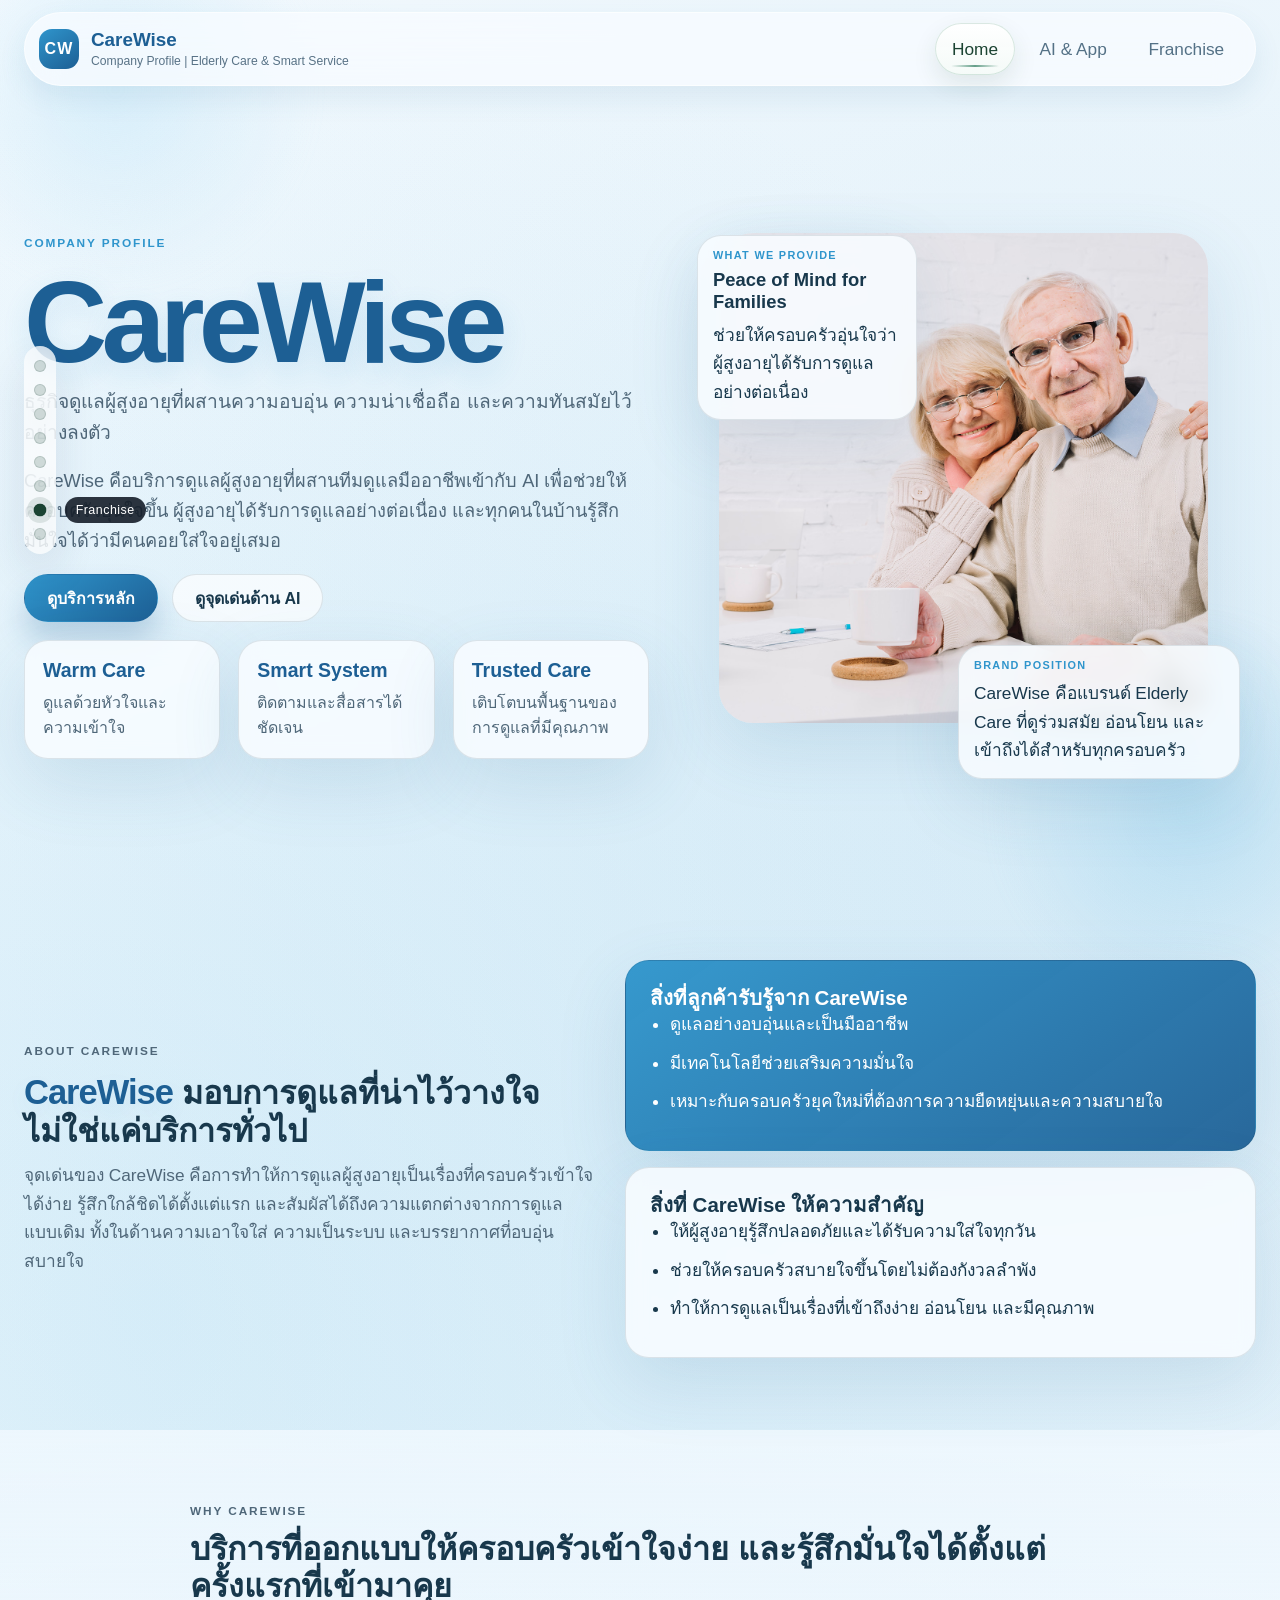
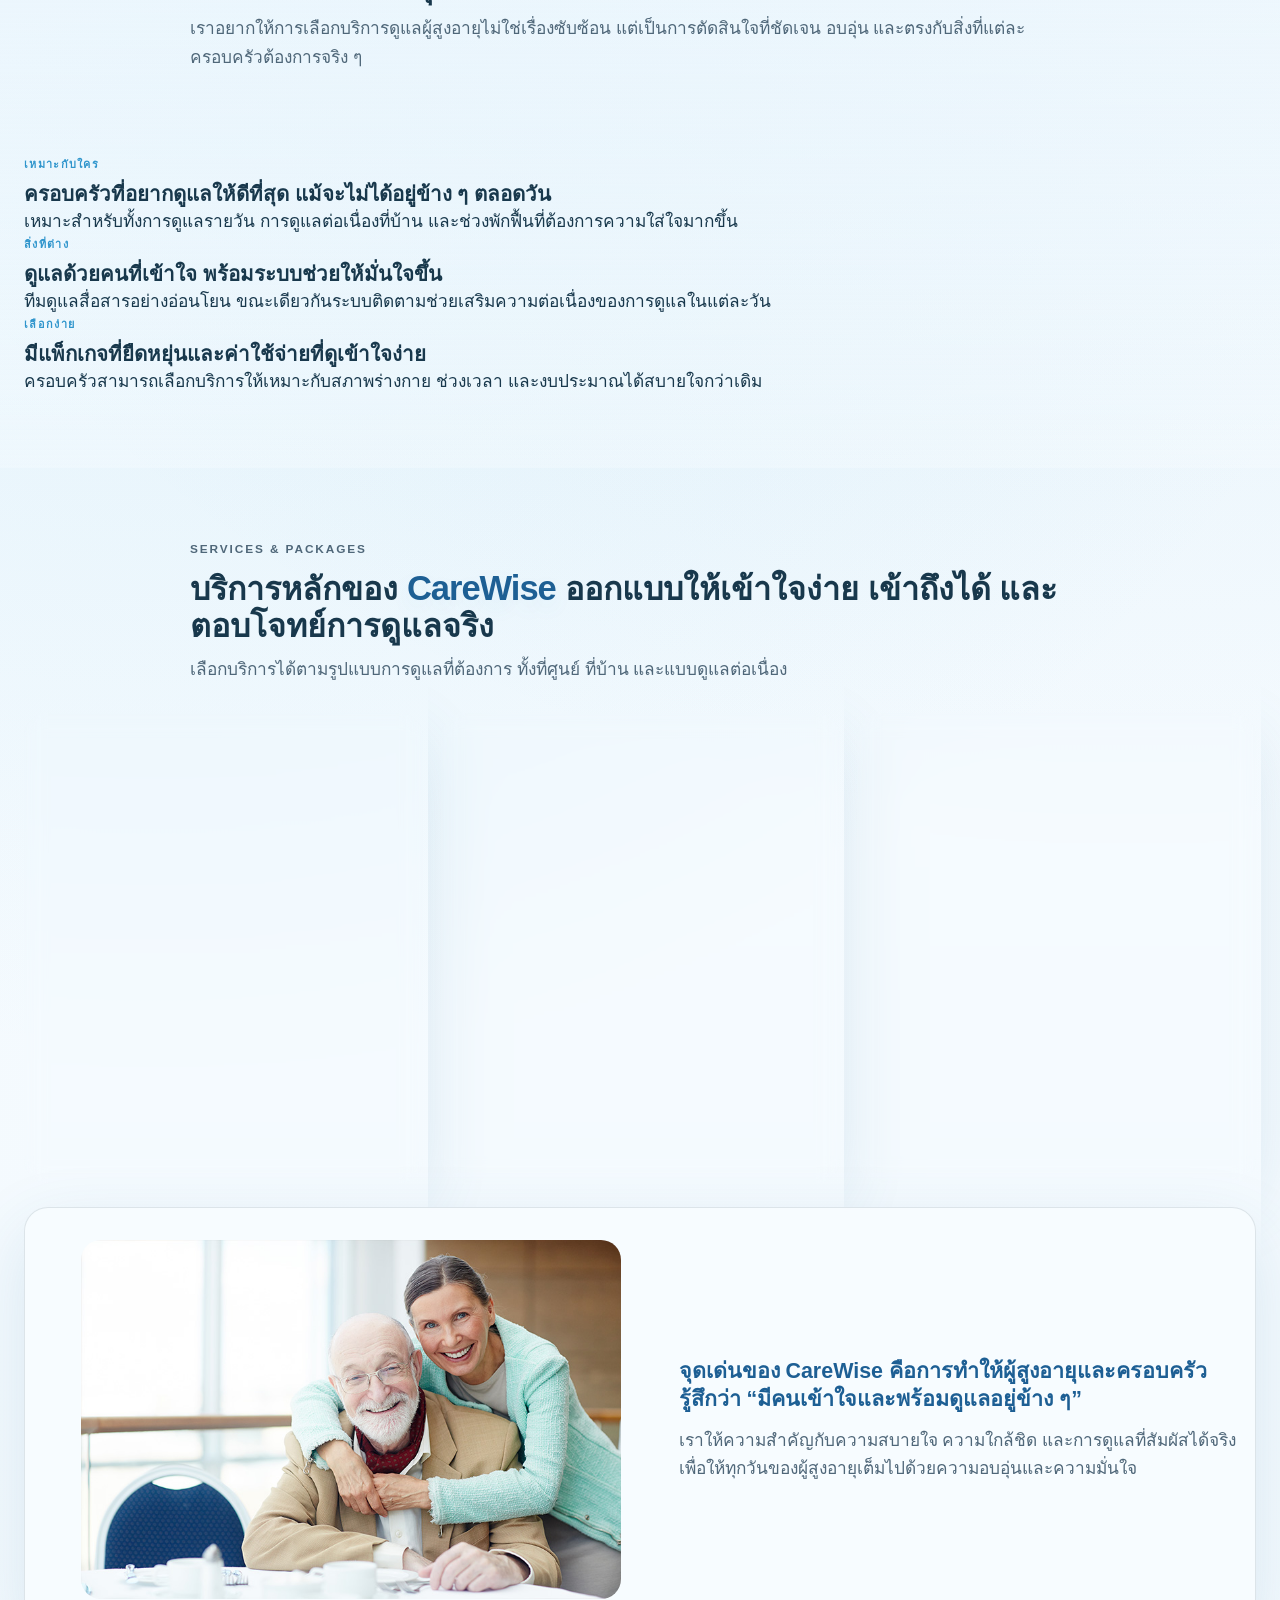
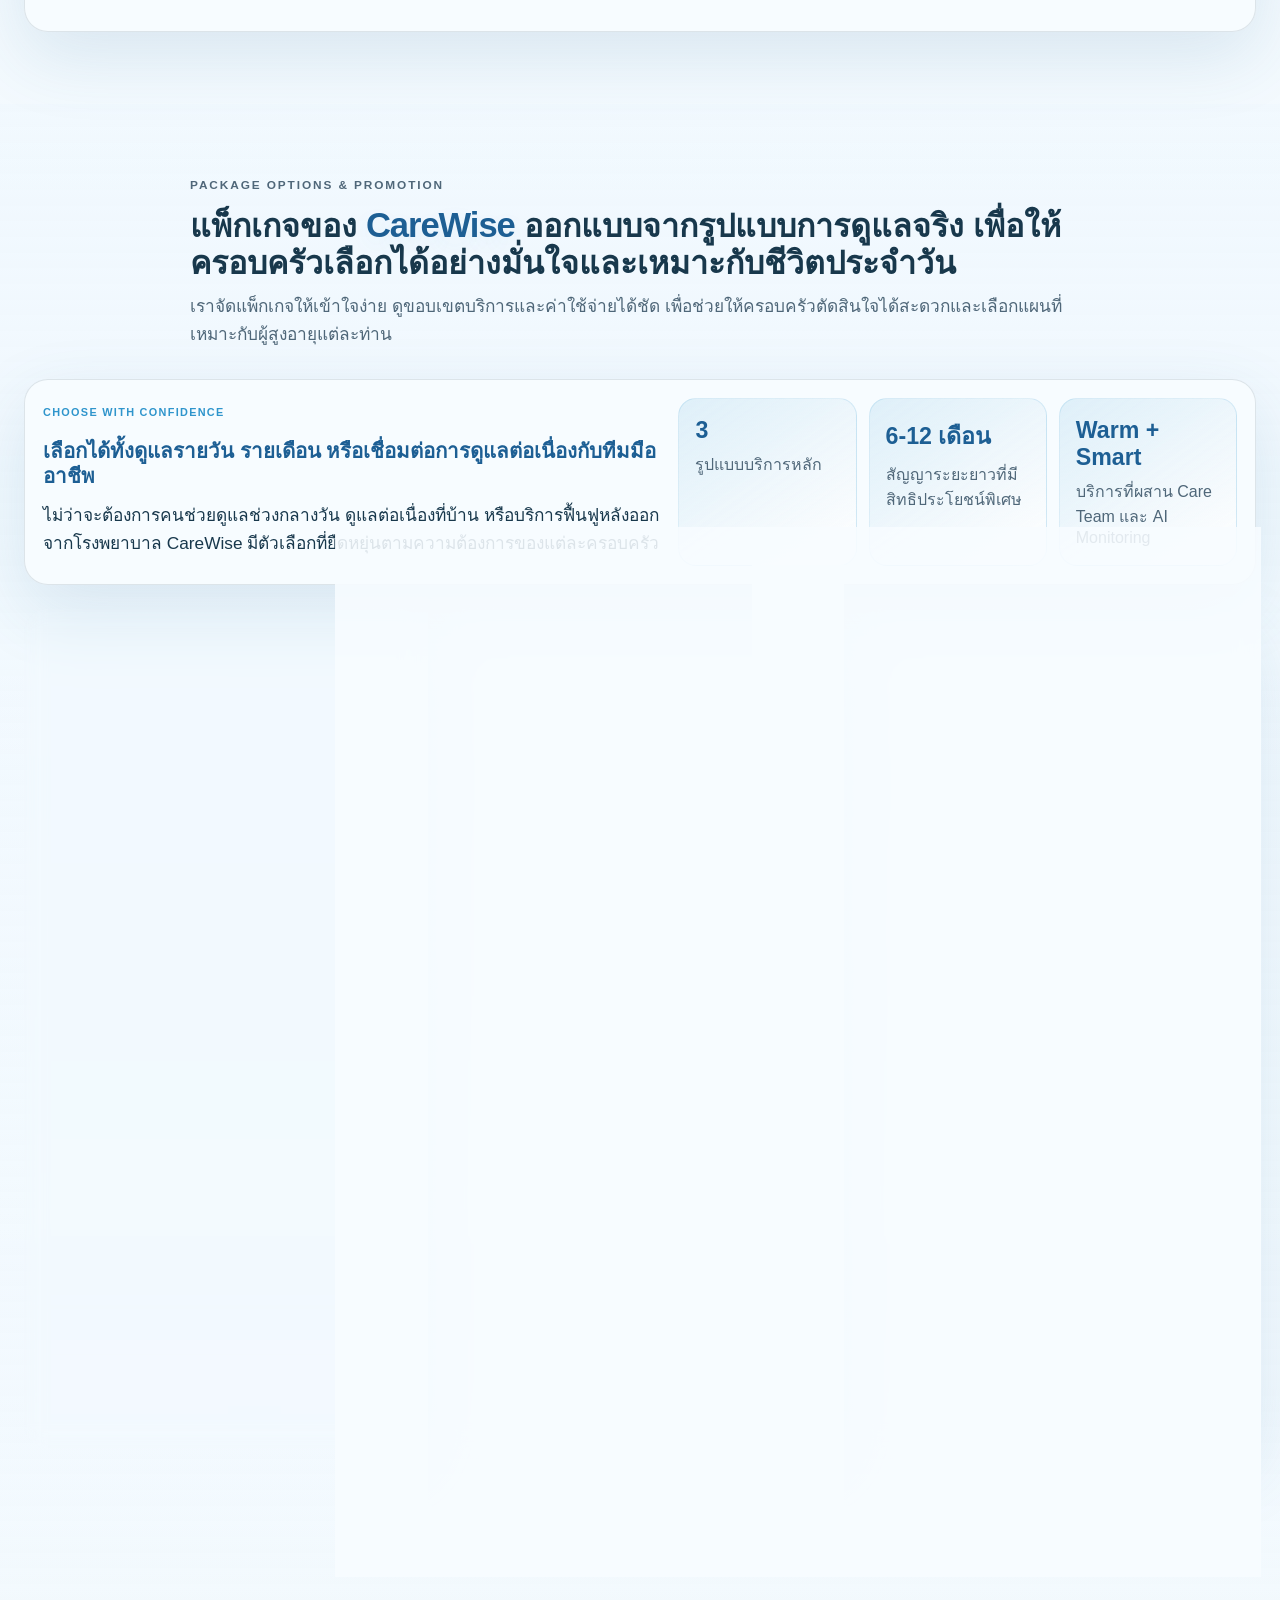
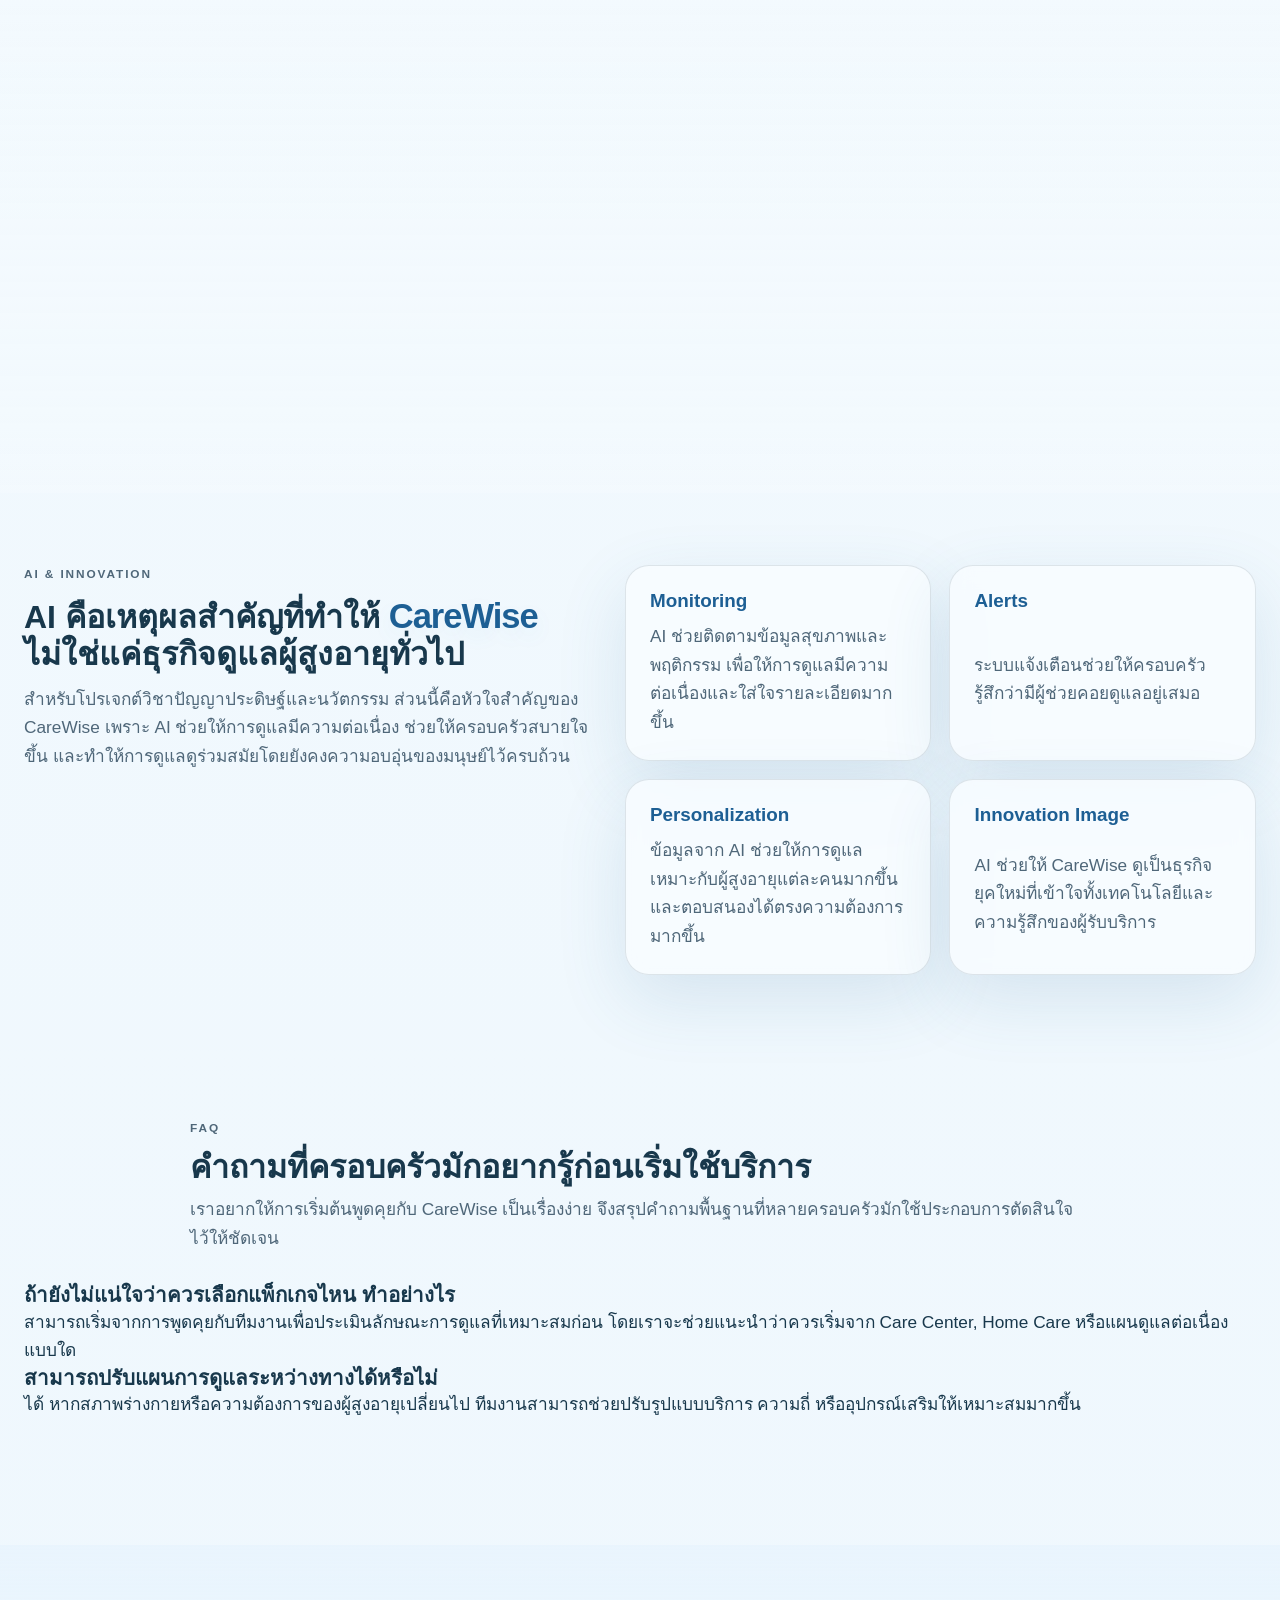
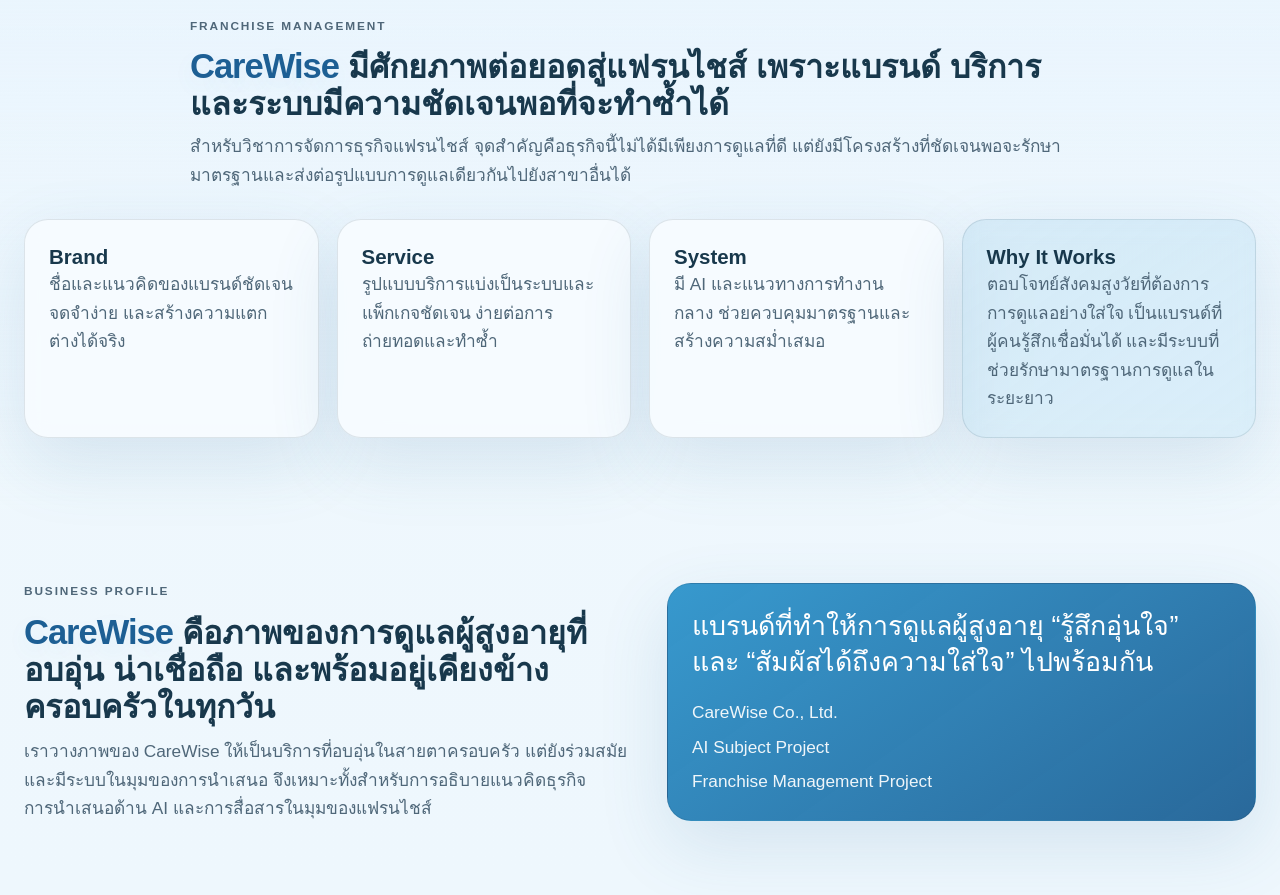
==== commit 077bdf74: "Update index.html" ====
--- a/index.html
+++ b/index.html
@@ -5,13 +5,143 @@
   <meta name="viewport" content="width=device-width, initial-scale=1.0">
   <title>CareWise | Company Profile</title>
   <link rel="stylesheet" href="styles.css">
+  <style>
+    .top-nav {
+      gap: 8px;
+    }
+
+    .top-nav a {
+      position: relative;
+      padding: 0.72rem 1.05rem;
+      border-radius: 999px;
+      transition: color 180ms ease, background-color 180ms ease, box-shadow 180ms ease, transform 180ms ease;
+    }
+
+    .top-nav a::after {
+      content: "";
+      position: absolute;
+      left: 1rem;
+      right: 1rem;
+      bottom: 0.5rem;
+      height: 2px;
+      border-radius: 999px;
+      background: linear-gradient(90deg, rgba(205, 233, 224, 0), rgba(92, 153, 130, 0.95), rgba(205, 233, 224, 0));
+      opacity: 0;
+      transform: scaleX(0.35);
+      transition: opacity 180ms ease, transform 180ms ease;
+    }
+
+    .top-nav a:hover,
+    .top-nav a:focus-visible {
+      background: rgba(255, 255, 255, 0.52);
+      box-shadow: 0 10px 22px rgba(27, 67, 50, 0.08);
+      transform: translateY(-1px);
+      outline: none;
+    }
+
+    .top-nav a:hover::after,
+    .top-nav a:focus-visible::after,
+    .top-nav a[aria-current="page"]::after {
+      opacity: 1;
+      transform: scaleX(1);
+    }
+
+    .top-nav a[aria-current="page"] {
+      color: #1b4332;
+      background: linear-gradient(180deg, rgba(255, 255, 255, 0.92), rgba(244, 250, 247, 0.88));
+      box-shadow: inset 0 0 0 1px rgba(92, 153, 130, 0.22), 0 10px 24px rgba(27, 67, 50, 0.1);
+    }
+
+    .section-rail {
+      position: fixed;
+      top: 50%;
+      left: 24px;
+      transform: translateY(-50%);
+      z-index: 30;
+      display: flex;
+      flex-direction: column;
+      gap: 12px;
+      padding: 14px 10px;
+      border-radius: 999px;
+      background: rgba(255, 255, 255, 0.72);
+      backdrop-filter: blur(16px);
+      box-shadow: 0 18px 40px rgba(29, 53, 87, 0.12);
+    }
+
+    .section-dot {
+      position: relative;
+      width: 12px;
+      height: 12px;
+      border-radius: 999px;
+      background: rgba(27, 67, 50, 0.18);
+      border: 1px solid rgba(27, 67, 50, 0.16);
+      transition: transform 180ms ease, background-color 180ms ease, box-shadow 180ms ease;
+    }
+
+    .section-dot::after {
+      content: attr(data-label);
+      position: absolute;
+      top: 50%;
+      left: 24px;
+      transform: translateY(-50%);
+      padding: 6px 10px;
+      border-radius: 999px;
+      background: rgba(22, 31, 42, 0.9);
+      color: #fff;
+      font-size: 0.72rem;
+      letter-spacing: 0.04em;
+      white-space: nowrap;
+      opacity: 0;
+      pointer-events: none;
+      transition: opacity 180ms ease, transform 180ms ease;
+    }
+
+    .section-dot:hover::after,
+    .section-dot:focus-visible::after,
+    .section-dot.is-active::after {
+      opacity: 1;
+      transform: translateY(-50%) translateX(4px);
+    }
+
+    .section-dot:hover,
+    .section-dot:focus-visible,
+    .section-dot.is-active {
+      background: #1b4332;
+      box-shadow: 0 0 0 6px rgba(27, 67, 50, 0.12);
+      transform: scale(1.08);
+      outline: none;
+    }
+
+    @media (max-width: 1100px) {
+      .section-rail {
+        left: 12px;
+      }
+    }
+
+    @media (max-width: 900px) {
+      .section-rail {
+        display: none;
+      }
+    }
+  </style>
 </head>
 <body>
   <div class="ambient ambient-left"></div>
   <div class="ambient ambient-right"></div>
 
+  <aside class="section-rail" aria-label="Page sections">
+    <a class="section-dot" href="#about" data-label="About" aria-label="About section"></a>
+    <a class="section-dot" href="#why-carewise" data-label="Why CareWise" aria-label="Why CareWise section"></a>
+    <a class="section-dot" href="#services" data-label="Services" aria-label="Services section"></a>
+    <a class="section-dot" href="#packages" data-label="Packages" aria-label="Packages section"></a>
+    <a class="section-dot" href="#ai" data-label="AI" aria-label="AI section"></a>
+    <a class="section-dot" href="#faq" data-label="FAQ" aria-label="FAQ section"></a>
+    <a class="section-dot" href="#franchise" data-label="Franchise" aria-label="Franchise section"></a>
+    <a class="section-dot" href="#contact" data-label="Profile" aria-label="Profile section"></a>
+  </aside>
+
   <header class="site-header">
-    <a class="brand" href="#hero" aria-label="CareWise">
+    <a class="brand" href="index.html" aria-label="CareWise">
       <span class="brand-mark">CW</span>
       <span class="brand-copy">
         <strong>CareWise</strong>
@@ -20,12 +150,9 @@
     </a>
 
     <nav class="top-nav" aria-label="Primary">
-      <a href="#about">About</a>
-      <a href="#services">Services</a>
-      <a href="#packages">Packages</a>
-      <a href="#ai">AI</a>
-      <a href="#franchise">Franchise</a>
-      <a href="#contact">Profile</a>
+      <a href="index.html" aria-current="page">Home</a>
+      <a href="ai.html">AI &amp; App</a>
+      <a href="franchise.html">Franchise</a>
     </nav>
   </header>
 
@@ -114,69 +241,86 @@
       </div>
     </section>
 
-    <section class="content-section tone-soft" id="services">
+    <section class="content-section tone-soft" id="why-carewise">
       <div class="container">
         <div class="section-head center" data-reveal>
-          <p class="eyebrow">Services</p>
-          <h2>บริการหลักของ <span class="brand-inline">CareWise</span> ออกแบบให้เข้าใจง่าย เข้าถึงง่าย และตอบโจทย์การดูแลจริง</h2>
-          <p>เราให้ความสำคัญกับบริการที่ครอบครัวมองเห็นได้ทันทีว่าช่วยดูแลผู้สูงอายุอย่างไร และช่วยให้คนในบ้านรู้สึกเบาใจขึ้นอย่างไร</p>
+          <p class="eyebrow">Why CareWise</p>
+          <h2>บริการที่ออกแบบให้ครอบครัวเข้าใจง่าย และรู้สึกมั่นใจได้ตั้งแต่ครั้งแรกที่เข้ามาคุย</h2>
+          <p>เราอยากให้การเลือกบริการดูแลผู้สูงอายุไม่ใช่เรื่องซับซ้อน แต่เป็นการตัดสินใจที่ชัดเจน อบอุ่น และตรงกับสิ่งที่แต่ละครอบครัวต้องการจริง ๆ</p>
+        </div>
+
+        <div class="audience-grid">
+          <article class="audience-card emphasis" data-reveal>
+            <h3>ทำไมหลายครอบครัวจึงรู้สึกว่า CareWise “ใกล้ตัว” มากกว่าบริการดูแลทั่วไป</h3>
+            <p>เพราะเราไม่ได้มองแค่การดูแลให้ครบขั้นตอน แต่ใส่ใจว่าครอบครัวจะรู้สึกอย่างไรระหว่างทางด้วย</p>
+          </article>
+          <article class="audience-card" data-reveal>
+            <span class="mini-label">เหมาะกับใคร</span>
+            <h3>ครอบครัวที่อยากดูแลให้ดีที่สุด แม้จะไม่ได้อยู่ข้าง ๆ ตลอดวัน</h3>
+            <p>เหมาะสำหรับทั้งการดูแลรายวัน การดูแลต่อเนื่องที่บ้าน และช่วงพักฟื้นที่ต้องการความใส่ใจมากขึ้น</p>
+          </article>
+          <article class="audience-card" data-reveal>
+            <span class="mini-label">สิ่งที่ต่าง</span>
+            <h3>ดูแลด้วยคนที่เข้าใจ พร้อมระบบช่วยให้มั่นใจขึ้น</h3>
+            <p>ทีมดูแลสื่อสารอย่างอ่อนโยน ขณะเดียวกันระบบติดตามช่วยเสริมความต่อเนื่องของการดูแลในแต่ละวัน</p>
+          </article>
+          <article class="audience-card" data-reveal>
+            <span class="mini-label">เลือกง่าย</span>
+            <h3>มีแพ็กเกจที่ยืดหยุ่นและค่าใช้จ่ายที่ดูเข้าใจง่าย</h3>
+            <p>ครอบครัวสามารถเลือกบริการให้เหมาะกับสภาพร่างกาย ช่วงเวลา และงบประมาณได้สบายใจกว่าเดิม</p>
+          </article>
+        </div>
+      </div>
+    </section>
+
+    <section class="content-section" id="services">
+      <div class="container">
+        <div class="section-head center" data-reveal>
+          <p class="eyebrow">Services &amp; Packages</p>
+          <h2>บริการหลักของ <span class="brand-inline">CareWise</span> ออกแบบให้เข้าใจง่าย เข้าถึงได้ และตอบโจทย์การดูแลจริง</h2>
+          <p>เลือกบริการได้ตามรูปแบบการดูแลที่ต้องการ ทั้งที่ศูนย์ ที่บ้าน และแบบดูแลต่อเนื่อง</p>
         </div>
 
         <div class="services-grid">
           <article class="service-card" data-reveal>
             <img src="images/svg/svg/001-elderly.svg" alt="Care Center icon">
             <h3>Care Center</h3>
-            <p>ศูนย์ดูแลผู้สูงอายุที่ให้ทั้งความปลอดภัย กิจกรรมส่งเสริมสุขภาวะ และบรรยากาศที่อบอุ่นเป็นมิตร</p>
+            <p>ดูแลรายวันและระยะสั้นในศูนย์ที่ปลอดภัย อบอุ่น และเป็นมิตร</p>
             <ul class="clean-list">
               <li>เหมาะกับการดูแลรายวันและระยะสั้น</li>
-              <li>สร้างประสบการณ์ที่อ่อนโยนและต่างจากศูนย์ดูแลแบบเดิม</li>
-              <li>ช่วยให้แบรนด์ดูมีมาตรฐานและน่าเชื่อถือ</li>
+              <li>มีกิจกรรม อาหาร และทีมดูแลคอยใส่ใจ</li>
             </ul>
             <div class="service-detail">
-              <strong>บริการที่ดูแลให้</strong>
-              <p>แพ็กเกจดูแลรายวัน, Short Stay, โปรแกรมกิจกรรมสำหรับผู้สูงอายุ และบริการเสริมด้านสุขภาวะ</p>
-            </div>
-            <div class="service-detail">
-              <strong>สิ่งที่ลูกค้าได้รับ</strong>
-              <p>สถานที่ดูแลที่ปลอดภัย มีกิจกรรมกระตุ้นร่างกายและอารมณ์ พร้อมทีมดูแลที่ครอบครัวพูดคุยและเข้าถึงได้ง่าย</p>
+              <strong>เหมาะสำหรับ</strong>
+              <p>ครอบครัวที่ต้องการดูแลแบบไป-กลับ หรือช่วงพักฟื้นระยะสั้น</p>
             </div>
           </article>
 
           <article class="service-card" data-reveal>
             <img src="images/svg/svg/004-nurse.svg" alt="Home Care icon">
             <h3>Home Care</h3>
-            <p>บริการดูแลถึงบ้านที่ช่วยให้ครอบครัวได้รับการดูแลแบบมืออาชีพ โดยไม่ต้องย้ายผู้สูงอายุออกจากบ้านที่คุ้นเคย</p>
-            <ul class="clean-list">
-              <li>สะดวกและยืดหยุ่นต่อชีวิตประจำวันของครอบครัว</li>
-              <li>ดูแลต่อเนื่องได้อย่างสม่ำเสมอ</li>
-              <li>เชื่อมกับระบบติดตามและ Telehealth ได้</li>
+            <p>บริการดูแลถึงบ้านสำหรับครอบครัวที่ต้องการความสะดวกและใกล้ชิด</p>
+            <ul class="clean-list">
+              <li>ดูแลในสภาพแวดล้อมที่ผู้สูงอายุคุ้นเคย</li>
+              <li>เสริมด้วยระบบติดตามและ Telehealth ได้</li>
             </ul>
             <div class="service-detail">
-              <strong>บริการที่ดูแลให้</strong>
-              <p>บริการ Caregiver ถึงบ้าน, แพ็กเกจเยี่ยมบ้านตามรอบ, ติดตามอาการ และบริการปรึกษาออนไลน์</p>
-            </div>
-            <div class="service-detail">
-              <strong>สิ่งที่ลูกค้าได้รับ</strong>
-              <p>ความสะดวกในการดูแลผู้สูงอายุที่บ้าน โดยยังคงความเป็นระบบ ความใกล้ชิด และความมั่นใจแบบบริการมืออาชีพ</p>
+              <strong>เหมาะสำหรับ</strong>
+              <p>ครอบครัวที่อยากให้ผู้สูงอายุอยู่บ้าน แต่ยังได้รับการดูแลอย่างต่อเนื่อง</p>
             </div>
           </article>
 
           <article class="service-card" data-reveal>
             <img src="images/svg/svg/006-elderly-3.svg" alt="Partnership icon">
             <h3>Partnership Service</h3>
-            <p>บริการดูแลต่อเนื่องร่วมกับโรงพยาบาล คลินิก หรือองค์กร เพื่อให้ผู้สูงอายุได้รับการดูแลที่เชื่อมต่อกันอย่างราบรื่น</p>
-            <ul class="clean-list">
-              <li>ช่วยให้การดูแลเชื่อมต่อกันได้ดีขึ้น</li>
-              <li>สร้างความน่าเชื่อถือให้กับแบรนด์</li>
-              <li>ทำให้ผู้รับบริการรู้สึกว่าได้รับการดูแลอย่างต่อเนื่อง</li>
+            <p>แผนดูแลต่อเนื่องร่วมกับโรงพยาบาล คลินิก หรือองค์กร</p>
+            <ul class="clean-list">
+              <li>ช่วยให้การดูแลต่อเนื่องและเป็นระบบมากขึ้น</li>
+              <li>เหมาะกับการดูแลหลังออกจากโรงพยาบาล</li>
             </ul>
             <div class="service-detail">
-              <strong>บริการที่ดูแลให้</strong>
-              <p>บริการติดตามผู้สูงอายุหลังการรักษา, โซลูชันดูแลต่อเนื่องสำหรับองค์กร และความร่วมมือกับโรงพยาบาลหรือคลินิก</p>
-            </div>
-            <div class="service-detail">
-              <strong>สิ่งที่ลูกค้าได้รับ</strong>
-              <p>บริการต่อเนื่องที่ช่วยให้ผู้เกี่ยวข้องทุกฝ่ายทำงานร่วมกันได้ดีขึ้น และทำให้ผู้สูงอายุได้รับการดูแลอย่างไม่ขาดช่วง</p>
+              <strong>เหมาะสำหรับ</strong>
+              <p>ผู้ที่ต้องการเชื่อมการดูแลจากทีมสุขภาพสู่บ้านหรือศูนย์ดูแลอย่างราบรื่น</p>
             </div>
           </article>
         </div>
@@ -193,42 +337,10 @@
       </div>
     </section>
 
-    <section class="content-section" id="ai">
-      <div class="container split-grid align-start">
-        <div class="section-copy" data-reveal>
-          <p class="eyebrow">AI & Innovation</p>
-          <h2>AI คือเหตุผลสำคัญที่ทำให้ <span class="brand-inline">CareWise</span> ไม่ใช่แค่ธุรกิจดูแลผู้สูงอายุทั่วไป</h2>
-          <p>
-            สำหรับโปรเจกต์วิชาปัญญาประดิษฐ์และนวัตกรรม ส่วนนี้คือหัวใจสำคัญของ CareWise เพราะ AI ช่วยให้การดูแลมีความต่อเนื่อง
-            ช่วยให้ครอบครัวสบายใจขึ้น และทำให้การดูแลดูร่วมสมัยโดยยังคงความอบอุ่นของมนุษย์ไว้ครบถ้วน
-          </p>
-        </div>
-
-        <div class="feature-grid">
-          <article class="feature-card" data-reveal>
-            <strong>Monitoring</strong>
-            <span>AI ช่วยติดตามข้อมูลสุขภาพและพฤติกรรม เพื่อให้การดูแลมีความต่อเนื่องและใส่ใจรายละเอียดมากขึ้น</span>
-          </article>
-          <article class="feature-card" data-reveal>
-            <strong>Alerts</strong>
-            <span>ระบบแจ้งเตือนช่วยให้ครอบครัวรู้สึกว่ามีผู้ช่วยคอยดูแลอยู่เสมอ</span>
-          </article>
-          <article class="feature-card" data-reveal>
-            <strong>Personalization</strong>
-            <span>ข้อมูลจาก AI ช่วยให้การดูแลเหมาะกับผู้สูงอายุแต่ละคนมากขึ้น และตอบสนองได้ตรงความต้องการมากขึ้น</span>
-          </article>
-          <article class="feature-card" data-reveal>
-            <strong>Innovation Image</strong>
-            <span>AI ช่วยให้ CareWise ดูเป็นธุรกิจยุคใหม่ที่เข้าใจทั้งเทคโนโลยีและความรู้สึกของผู้รับบริการ</span>
-          </article>
-        </div>
-      </div>
-    </section>
-
     <section class="content-section tone-soft" id="packages">
       <div class="container">
         <div class="section-head center" data-reveal>
-          <p class="eyebrow">Package & Promotion</p>
+          <p class="eyebrow">Package Options &amp; Promotion</p>
           <h2>แพ็กเกจของ <span class="brand-inline">CareWise</span> ออกแบบจากรูปแบบการดูแลจริง เพื่อให้ครอบครัวเลือกได้อย่างมั่นใจและเหมาะกับชีวิตประจำวัน</h2>
           <p>เราจัดแพ็กเกจให้เข้าใจง่าย ดูขอบเขตบริการและค่าใช้จ่ายได้ชัด เพื่อช่วยให้ครอบครัวตัดสินใจได้สะดวกและเลือกแผนที่เหมาะกับผู้สูงอายุแต่ละท่าน</p>
         </div>
@@ -387,6 +499,63 @@
       </div>
     </section>
 
+    <section class="content-section" id="ai">
+      <div class="container split-grid align-start">
+        <div class="section-copy" data-reveal>
+          <p class="eyebrow">AI & Innovation</p>
+          <h2>AI คือเหตุผลสำคัญที่ทำให้ <span class="brand-inline">CareWise</span> ไม่ใช่แค่ธุรกิจดูแลผู้สูงอายุทั่วไป</h2>
+          <p>
+            สำหรับโปรเจกต์วิชาปัญญาประดิษฐ์และนวัตกรรม ส่วนนี้คือหัวใจสำคัญของ CareWise เพราะ AI ช่วยให้การดูแลมีความต่อเนื่อง
+            ช่วยให้ครอบครัวสบายใจขึ้น และทำให้การดูแลดูร่วมสมัยโดยยังคงความอบอุ่นของมนุษย์ไว้ครบถ้วน
+          </p>
+        </div>
+
+        <div class="feature-grid">
+          <article class="feature-card" data-reveal>
+            <strong>Monitoring</strong>
+            <span>AI ช่วยติดตามข้อมูลสุขภาพและพฤติกรรม เพื่อให้การดูแลมีความต่อเนื่องและใส่ใจรายละเอียดมากขึ้น</span>
+          </article>
+          <article class="feature-card" data-reveal>
+            <strong>Alerts</strong>
+            <span>ระบบแจ้งเตือนช่วยให้ครอบครัวรู้สึกว่ามีผู้ช่วยคอยดูแลอยู่เสมอ</span>
+          </article>
+          <article class="feature-card" data-reveal>
+            <strong>Personalization</strong>
+            <span>ข้อมูลจาก AI ช่วยให้การดูแลเหมาะกับผู้สูงอายุแต่ละคนมากขึ้น และตอบสนองได้ตรงความต้องการมากขึ้น</span>
+          </article>
+          <article class="feature-card" data-reveal>
+            <strong>Innovation Image</strong>
+            <span>AI ช่วยให้ CareWise ดูเป็นธุรกิจยุคใหม่ที่เข้าใจทั้งเทคโนโลยีและความรู้สึกของผู้รับบริการ</span>
+          </article>
+        </div>
+      </div>
+    </section>
+
+    <section class="content-section" id="faq">
+      <div class="container">
+        <div class="section-head center" data-reveal>
+          <p class="eyebrow">FAQ</p>
+          <h2>คำถามที่ครอบครัวมักอยากรู้ก่อนเริ่มใช้บริการ</h2>
+          <p>เราอยากให้การเริ่มต้นพูดคุยกับ CareWise เป็นเรื่องง่าย จึงสรุปคำถามพื้นฐานที่หลายครอบครัวมักใช้ประกอบการตัดสินใจไว้ให้ชัดเจน</p>
+        </div>
+
+        <div class="faq-grid">
+          <article class="faq-card" data-reveal>
+            <h3>ถ้ายังไม่แน่ใจว่าควรเลือกแพ็กเกจไหน ทำอย่างไร</h3>
+            <p>สามารถเริ่มจากการพูดคุยกับทีมงานเพื่อประเมินลักษณะการดูแลที่เหมาะสมก่อน โดยเราจะช่วยแนะนำว่าควรเริ่มจาก Care Center, Home Care หรือแผนดูแลต่อเนื่องแบบใด</p>
+          </article>
+          <article class="faq-card" data-reveal>
+            <h3>สามารถปรับแผนการดูแลระหว่างทางได้หรือไม่</h3>
+            <p>ได้ หากสภาพร่างกายหรือความต้องการของผู้สูงอายุเปลี่ยนไป ทีมงานสามารถช่วยปรับรูปแบบบริการ ความถี่ หรืออุปกรณ์เสริมให้เหมาะสมมากขึ้น</p>
+          </article>
+          <article class="faq-card" data-reveal>
+            <h3>ครอบครัวจะติดตามข้อมูลการดูแลได้อย่างไร</h3>
+            <p>CareWise เน้นการสื่อสารที่ชัดเจน ทั้งจากทีมดูแลและระบบติดตาม เพื่อให้ครอบครัวรับรู้ความเคลื่อนไหวและรู้สึกมั่นใจตลอดการใช้บริการ</p>
+          </article>
+        </div>
+      </div>
+    </section>
+
     <section class="content-section tone-accent" id="franchise">
       <div class="container">
         <div class="section-head center" data-reveal>
@@ -442,5 +611,51 @@
   <button class="back-to-top" id="backToTop" type="button" aria-label="Back to top">↑</button>
 
   <script src="script.js"></script>
+  <script>
+    (function () {
+      const dots = Array.from(document.querySelectorAll('.section-dot'));
+      const sections = dots
+        .map((dot) => {
+          const id = dot.getAttribute('href');
+          if (!id || !id.startsWith('#')) return null;
+          const section = document.querySelector(id);
+          return section ? { dot, section, id } : null;
+        })
+        .filter(Boolean);
+
+      if (!sections.length || typeof IntersectionObserver === 'undefined') return;
+
+      const setActive = (id) => {
+        sections.forEach(({ dot, id: sectionId }) => {
+          const isActive = sectionId === id;
+          dot.classList.toggle('is-active', isActive);
+          if (isActive) {
+            dot.setAttribute('aria-current', 'true');
+          } else {
+            dot.removeAttribute('aria-current');
+          }
+        });
+      };
+
+      const observer = new IntersectionObserver(
+        (entries) => {
+          const visible = entries
+            .filter((entry) => entry.isIntersecting)
+            .sort((a, b) => b.intersectionRatio - a.intersectionRatio);
+
+          if (!visible.length) return;
+          setActive(`#${visible[0].target.id}`);
+        },
+        {
+          rootMargin: '-28% 0px -45% 0px',
+          threshold: [0.2, 0.35, 0.55, 0.75]
+        }
+      );
+
+      sections.forEach(({ section }) => observer.observe(section));
+      setActive(sections[0].id);
+    })();
+  </script>
 </body>
 </html>
+
--- a/styles.css
+++ b/styles.css
@@ -307,7 +307,9 @@
 .hero-points,
 .services-grid,
 .feature-grid,
-.franchise-grid {
+.franchise-grid,
+.packages-grid,
+.promotion-grid {
   display: grid;
   gap: 18px;
 }
@@ -322,6 +324,10 @@
 .feature-card,
 .model-card,
 .contact-card,
+.package-hero,
+.package-card,
+.promotion-card,
+.package-footnote,
 .hero-card,
 .highlight-band {
   border: 1px solid var(--line);
@@ -520,6 +526,176 @@
 
 .feature-grid {
   grid-template-columns: repeat(2, minmax(0, 1fr));
+}
+
+.package-hero {
+  display: grid;
+  grid-template-columns: 1.05fr 0.95fr;
+  gap: 18px;
+  margin-bottom: 24px;
+  padding: 18px;
+}
+
+.package-hero-copy {
+  display: grid;
+  gap: 12px;
+  align-content: center;
+}
+
+.package-hero-copy h3,
+.promotion-card h3 {
+  color: var(--brand-deep);
+}
+
+.package-hero-metrics {
+  display: grid;
+  grid-template-columns: repeat(3, minmax(0, 1fr));
+  gap: 12px;
+}
+
+.package-hero-metrics article {
+  padding: 18px 16px;
+  border-radius: 18px;
+  background: linear-gradient(145deg, rgba(47, 149, 204, 0.12), rgba(255, 255, 255, 0.9));
+  border: 1px solid rgba(47, 149, 204, 0.14);
+  display: grid;
+  gap: 8px;
+  align-content: start;
+}
+
+.package-hero-metrics strong {
+  font-family: var(--title-font);
+  font-size: 1.45rem;
+  color: var(--brand-deep);
+}
+
+.packages-grid {
+  grid-template-columns: repeat(3, minmax(0, 1fr));
+  align-items: stretch;
+}
+
+.package-card,
+.promotion-card {
+  padding: 24px;
+}
+
+.package-card {
+  display: grid;
+  gap: 14px;
+  height: 100%;
+}
+
+.package-card.featured {
+  background: linear-gradient(155deg, rgba(47, 149, 204, 0.12), rgba(255, 255, 255, 0.92));
+}
+
+.package-topline {
+  display: flex;
+  align-items: center;
+  justify-content: space-between;
+  gap: 12px;
+}
+
+.package-badge {
+  display: inline-flex;
+  align-items: center;
+  justify-content: center;
+  min-height: 32px;
+  padding: 0 12px;
+  border-radius: 999px;
+  background: linear-gradient(145deg, var(--brand), var(--brand-deep));
+  color: #fff;
+  font-size: 0.72rem;
+  font-weight: 700;
+  letter-spacing: 0.08em;
+  text-transform: uppercase;
+}
+
+.package-badge.soft {
+  background: rgba(221, 241, 251, 0.92);
+  color: var(--brand-deep);
+}
+
+.price-list {
+  display: grid;
+  gap: 12px;
+}
+
+.price-item {
+  display: flex;
+  align-items: baseline;
+  justify-content: space-between;
+  gap: 16px;
+  padding: 12px 14px;
+  border-radius: 16px;
+  background: rgba(255, 255, 255, 0.78);
+  border: 1px solid rgba(47, 149, 204, 0.1);
+}
+
+.price-item strong {
+  font-size: 1rem;
+  color: var(--brand-deep);
+}
+
+.price-item span {
+  text-align: right;
+  color: #426176;
+  font-weight: 700;
+}
+
+.package-tags {
+  display: flex;
+  flex-wrap: wrap;
+  gap: 10px;
+}
+
+.package-tags span {
+  display: inline-flex;
+  align-items: center;
+  min-height: 36px;
+  padding: 0 14px;
+  border-radius: 999px;
+  background: rgba(221, 241, 251, 0.8);
+  border: 1px solid rgba(47, 149, 204, 0.12);
+  color: var(--brand-deep);
+  font-weight: 600;
+}
+
+.package-note {
+  background: rgba(221, 241, 251, 0.58);
+}
+
+.promotion-grid {
+  grid-template-columns: 1.2fr repeat(3, minmax(0, 1fr));
+  margin-top: 18px;
+}
+
+.promotion-card {
+  display: grid;
+  gap: 12px;
+}
+
+.promotion-card.emphasis {
+  background: linear-gradient(145deg, rgba(47, 149, 204, 0.96), rgba(29, 95, 148, 0.94));
+  color: #fff;
+}
+
+.promotion-card.emphasis h3,
+.promotion-card.emphasis p,
+.promotion-card.emphasis .eyebrow {
+  color: inherit;
+}
+
+.package-footnote {
+  margin-top: 18px;
+  padding: 20px 24px;
+}
+
+.package-footnote strong {
+  display: block;
+  margin-bottom: 8px;
+  font-size: 1.14rem;
+  color: var(--brand-deep);
 }
 
 .feature-card {
@@ -602,6 +778,10 @@
 .service-card p,
 .feature-card span,
 .model-card p,
+.package-hero-metrics span,
+.package-card p,
+.promotion-card p,
+.package-footnote p,
 .contact-meta span,
 .hero-points span,
 .highlight-copy p,
@@ -626,17 +806,21 @@
   .hero-grid,
   .split-grid,
   .contact-grid,
-  .highlight-band {
+  .highlight-band,
+  .package-hero {
     grid-template-columns: 1fr;
   }
 
   .services-grid,
-  .franchise-grid {
+  .franchise-grid,
+  .packages-grid {
     grid-template-columns: repeat(2, minmax(0, 1fr));
   }
 
   .hero-points,
-  .feature-grid {
+  .feature-grid,
+  .promotion-grid,
+  .package-hero-metrics {
     grid-template-columns: repeat(2, minmax(0, 1fr));
   }
 
@@ -718,7 +902,10 @@
   .hero-points,
   .services-grid,
   .feature-grid,
-  .franchise-grid {
+  .franchise-grid,
+  .packages-grid,
+  .promotion-grid,
+  .package-hero-metrics {
     grid-template-columns: 1fr;
   }
 
@@ -799,8 +986,15 @@
   .service-card,
   .feature-card,
   .model-card,
-  .contact-card {
+  .contact-card,
+  .package-card,
+  .promotion-card {
     padding: 20px;
+  }
+
+  .package-hero,
+  .package-footnote {
+    padding: 16px;
   }
 
   .service-card {
@@ -814,6 +1008,16 @@
   .highlight-band {
     padding: 14px;
     gap: 14px;
+  }
+
+  .price-item {
+    flex-direction: column;
+    align-items: flex-start;
+    gap: 6px;
+  }
+
+  .price-item span {
+    text-align: left;
   }
 
   .highlight-image {
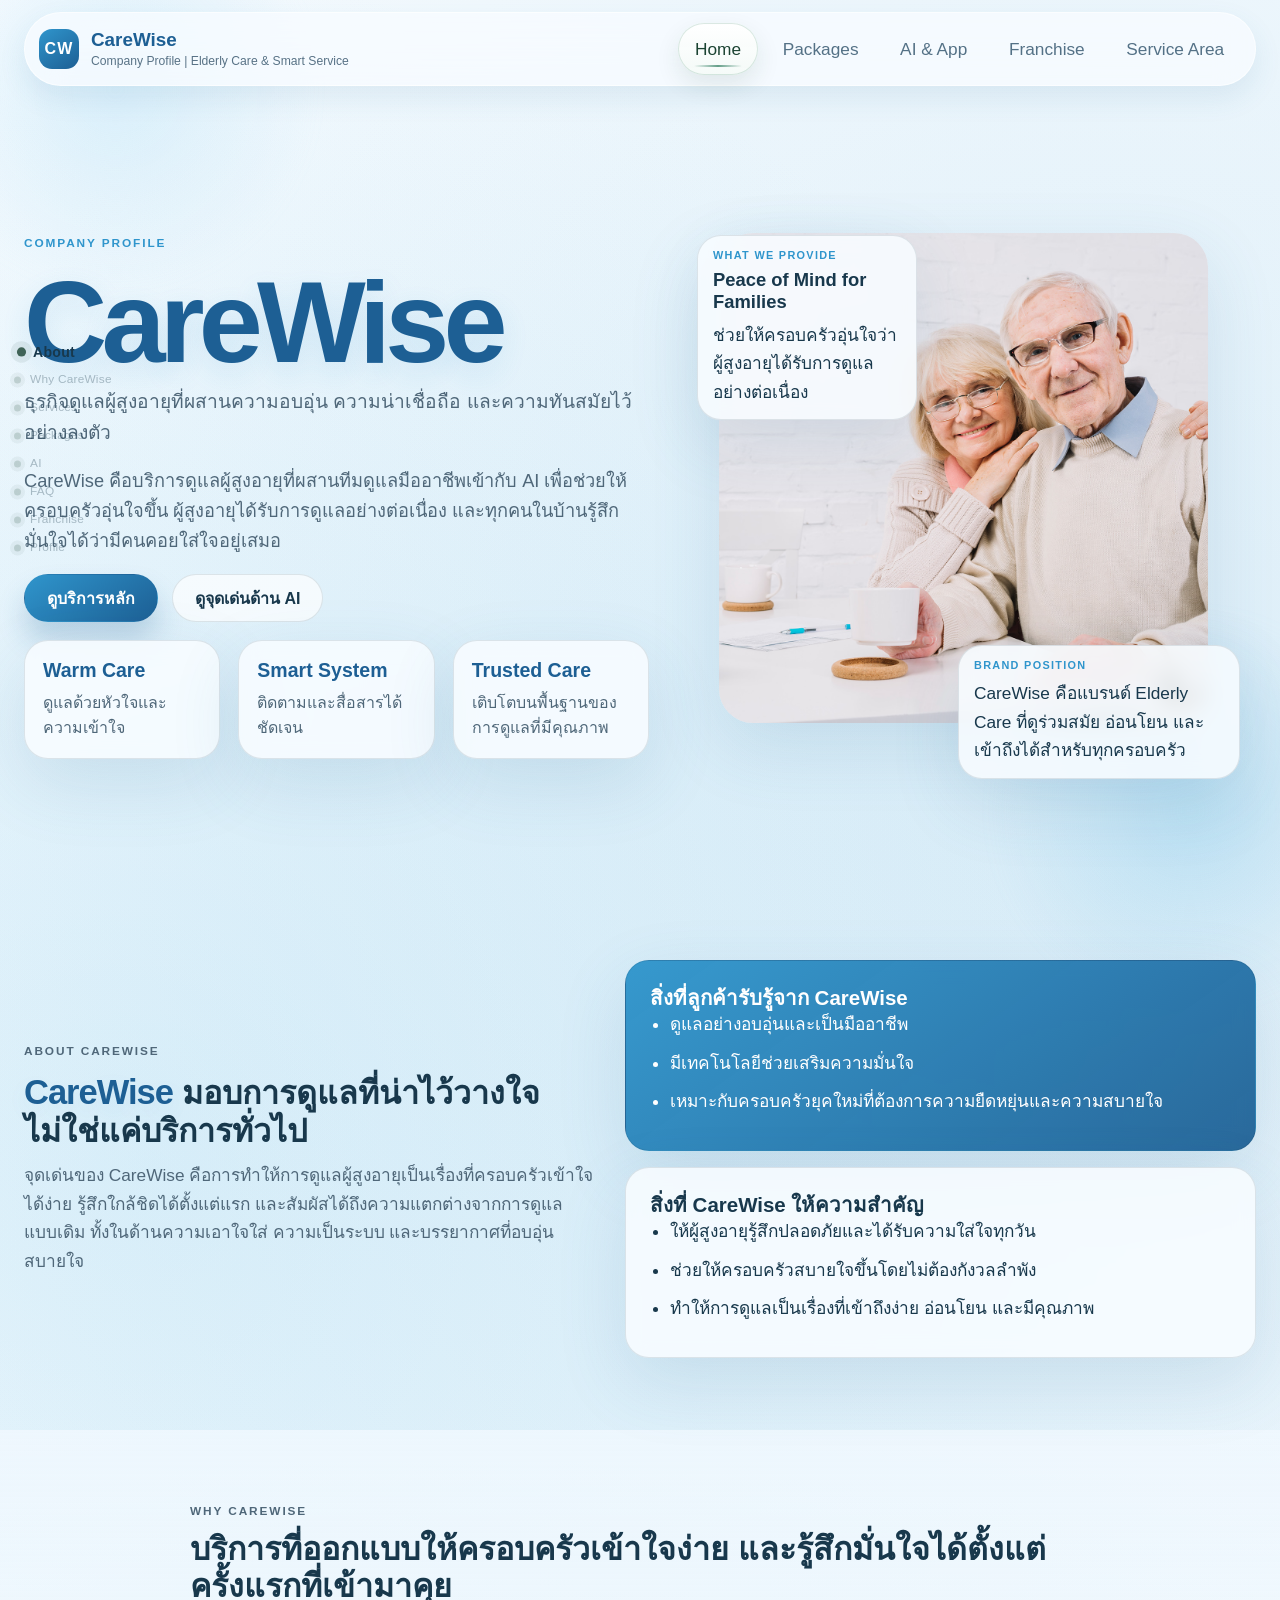
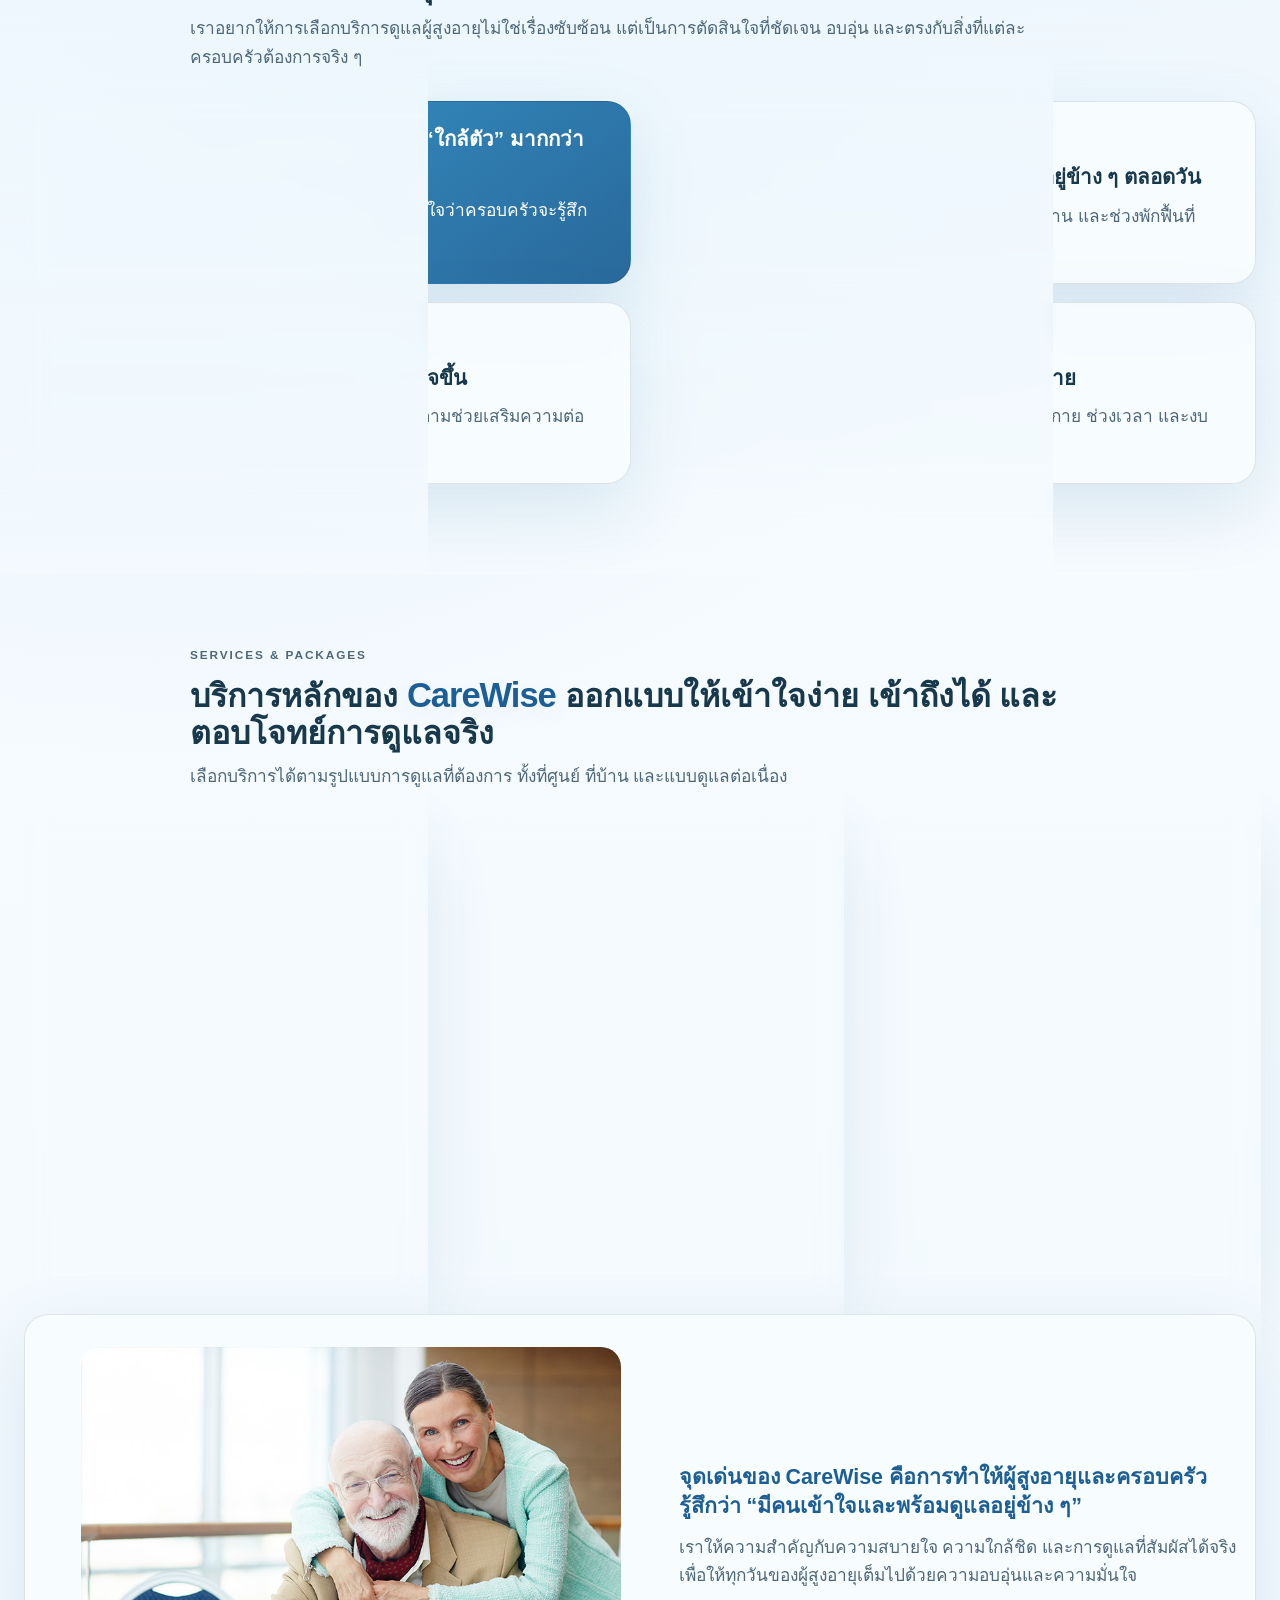
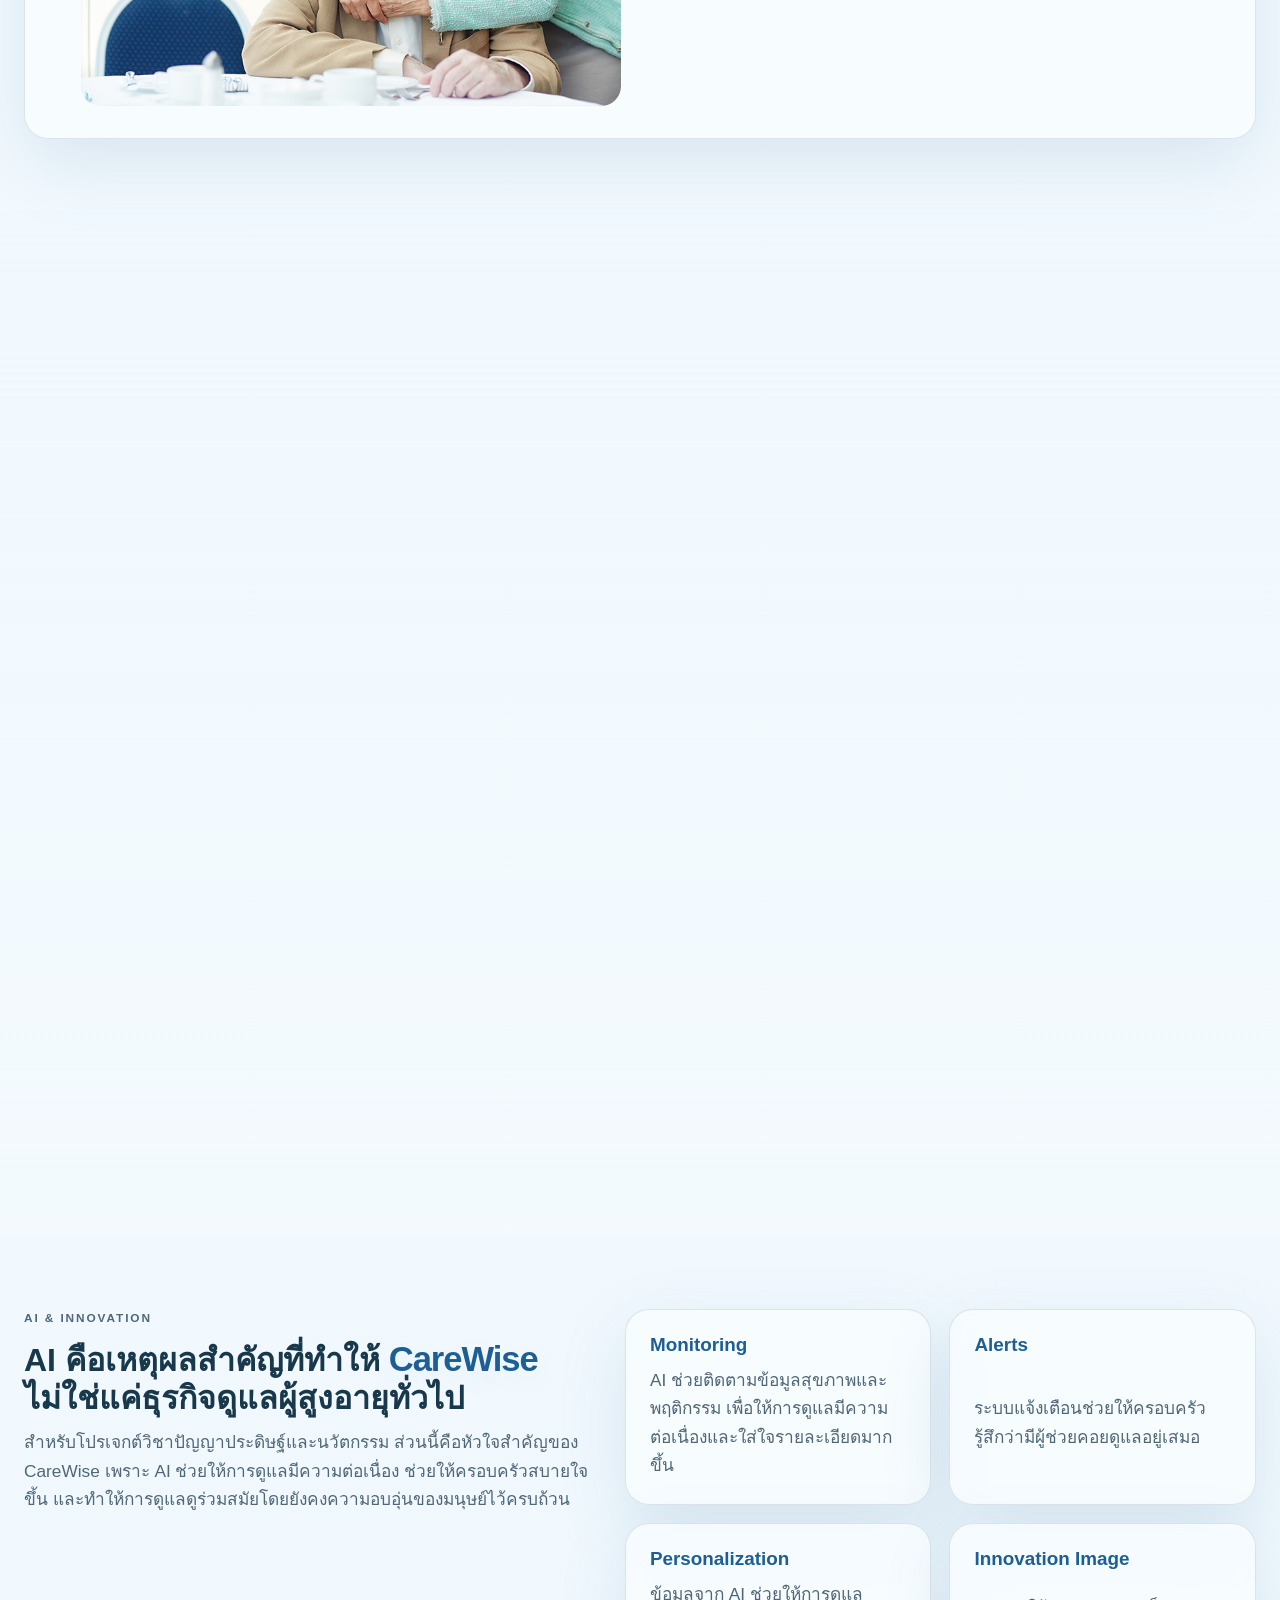
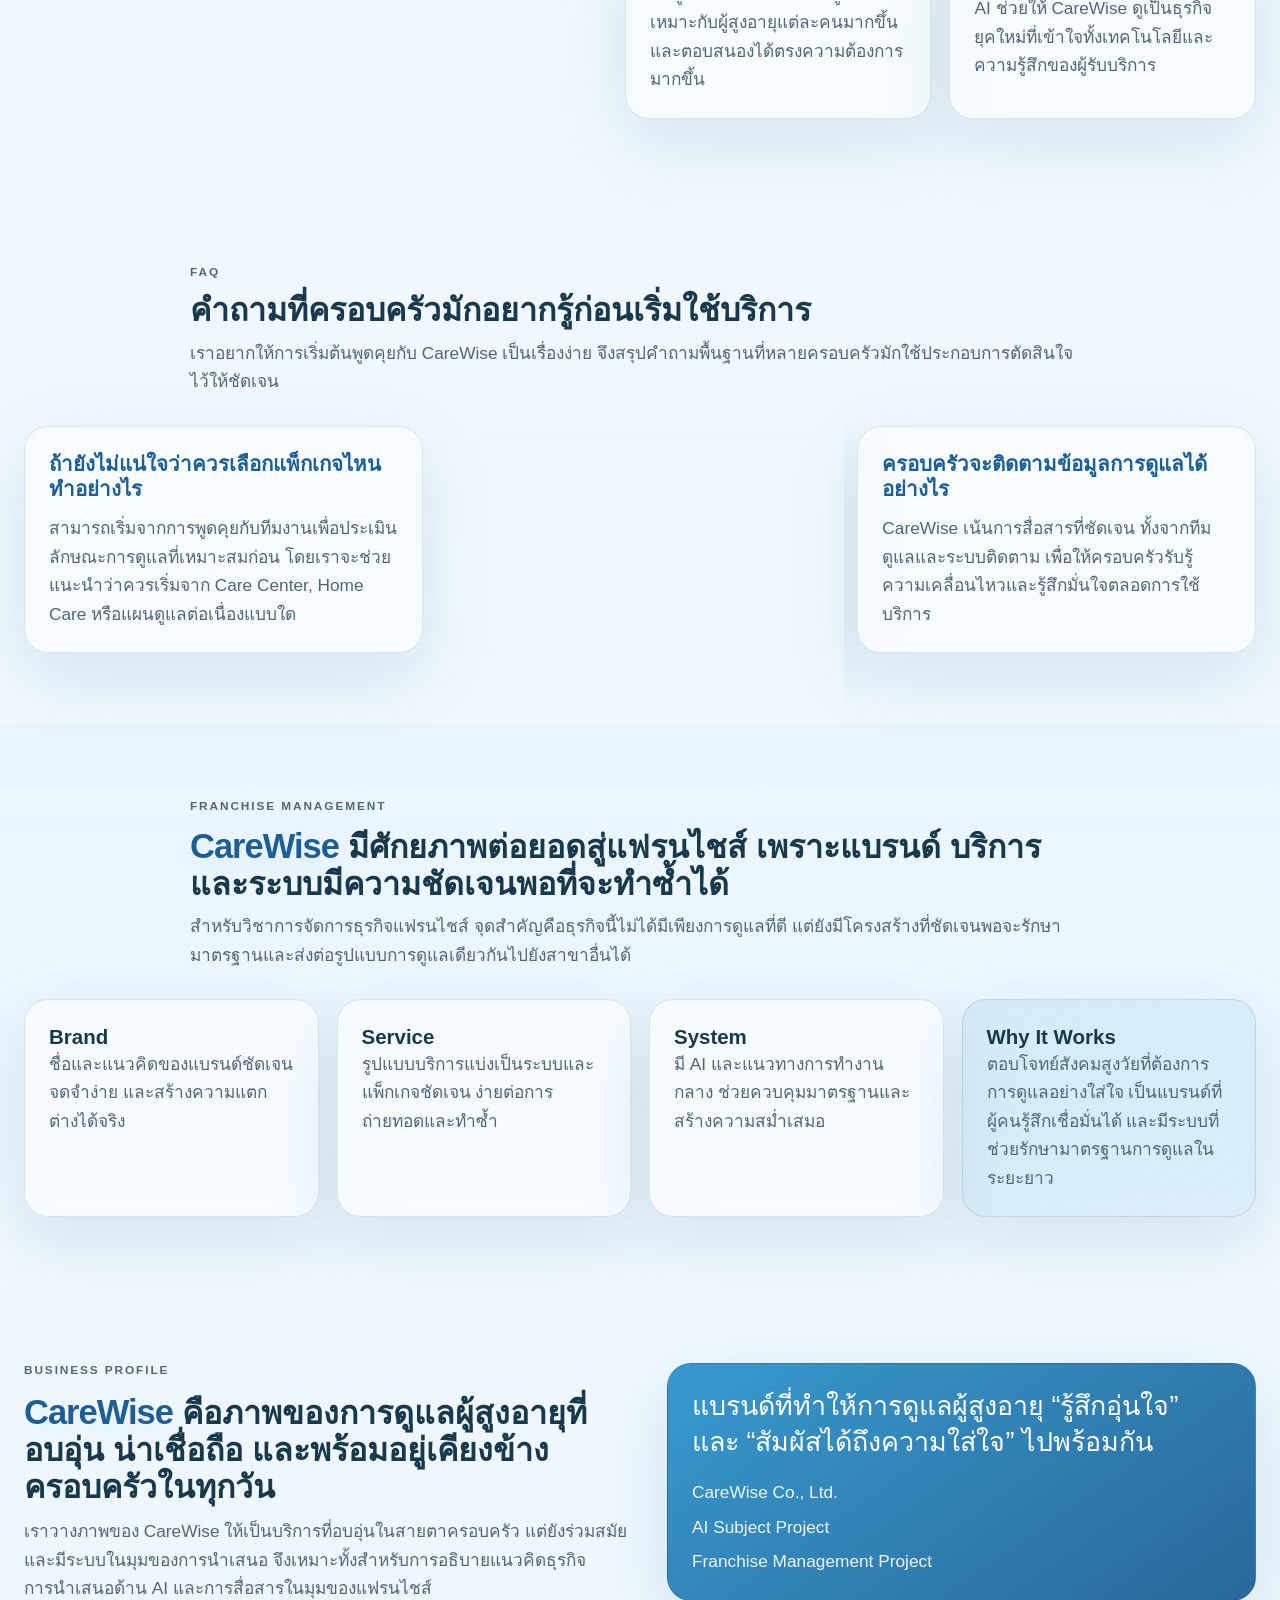
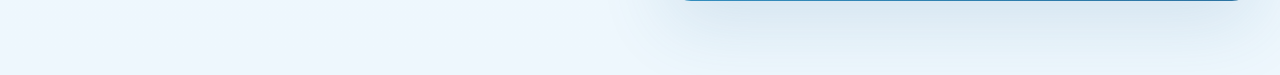
==== commit a325ba6b: "Update index.html" ====
--- a/index.html
+++ b/index.html
@@ -55,66 +55,118 @@
     .section-rail {
       position: fixed;
       top: 50%;
-      left: 24px;
+      left: 14px;
       transform: translateY(-50%);
       z-index: 30;
       display: flex;
       flex-direction: column;
-      gap: 12px;
-      padding: 14px 10px;
-      border-radius: 999px;
-      background: rgba(255, 255, 255, 0.72);
-      backdrop-filter: blur(16px);
-      box-shadow: 0 18px 40px rgba(29, 53, 87, 0.12);
+      gap: 10px;
+      padding: 0;
+      opacity: 1;
+      transition: opacity 220ms ease, transform 220ms ease;
     }
 
     .section-dot {
       position: relative;
-      width: 12px;
-      height: 12px;
+      display: flex;
+      align-items: center;
+      width: auto;
+      min-height: 18px;
+      padding: 2px 0 2px 16px;
       border-radius: 999px;
-      background: rgba(27, 67, 50, 0.18);
-      border: 1px solid rgba(27, 67, 50, 0.16);
-      transition: transform 180ms ease, background-color 180ms ease, box-shadow 180ms ease;
+      color: rgba(24, 56, 76, 0.44);
+      transition: color 180ms ease, transform 180ms ease;
+    }
+
+    .section-dot::before {
+      content: "";
+      position: absolute;
+      left: 0;
+      top: 50%;
+      width: 7px;
+      height: 7px;
+      border-radius: 999px;
+      background: rgba(27, 67, 50, 0.22);
+      box-shadow: 0 0 0 4px rgba(27, 67, 50, 0.05);
+      transform: translateY(-50%);
+      transition: background-color 180ms ease, box-shadow 180ms ease, transform 180ms ease;
     }
 
     .section-dot::after {
       content: attr(data-label);
-      position: absolute;
-      top: 50%;
-      left: 24px;
+      position: relative;
+      display: block;
+      font-size: 0.74rem;
+      font-weight: 400;
+      letter-spacing: 0.02em;
+      line-height: 1;
+      white-space: nowrap;
+      opacity: 0.72;
+      transform-origin: left center;
+      transition: opacity 180ms ease, color 180ms ease, font-size 180ms ease, font-weight 180ms ease, transform 180ms ease;
+    }
+
+    .section-dot:hover,
+    .section-dot:focus-visible {
+      color: rgba(24, 56, 76, 0.76);
+      transform: translateX(2px);
+      outline: none;
+    }
+
+    .section-dot:hover::before,
+    .section-dot:focus-visible::before {
+      background: rgba(27, 67, 50, 0.36);
+      box-shadow: 0 0 0 5px rgba(27, 67, 50, 0.08);
+      transform: translateY(-50%) scale(1.08);
+    }
+
+    .section-dot:hover::after,
+    .section-dot:focus-visible::after {
+      opacity: 0.88;
+    }
+
+    .section-dot.is-active {
+      color: #18384c;
+      transform: translateX(3px);
+    }
+
+    .section-dot.is-active::before {
+      width: 9px;
+      height: 9px;
+      background: rgba(27, 67, 50, 0.82);
+      box-shadow: 0 0 0 6px rgba(27, 67, 50, 0.08);
+      transform: translateY(-50%) scale(1.02);
+    }
+
+    .section-dot.is-active::after {
+      font-size: 0.88rem;
+      font-weight: 600;
+      opacity: 1;
+      transform: scale(1);
+    }
+
+    .section-rail.is-idle {
+      opacity: 0.02;
+      transform: translateY(-50%) translateX(-10px);
+    }
+
+    .section-rail.is-idle:hover,
+    .section-rail.is-idle:focus-within {
+      opacity: 1;
       transform: translateY(-50%);
-      padding: 6px 10px;
-      border-radius: 999px;
-      background: rgba(22, 31, 42, 0.9);
-      color: #fff;
-      font-size: 0.72rem;
-      letter-spacing: 0.04em;
-      white-space: nowrap;
-      opacity: 0;
-      pointer-events: none;
-      transition: opacity 180ms ease, transform 180ms ease;
-    }
-
-    .section-dot:hover::after,
-    .section-dot:focus-visible::after,
-    .section-dot.is-active::after {
-      opacity: 1;
-      transform: translateY(-50%) translateX(4px);
-    }
-
-    .section-dot:hover,
-    .section-dot:focus-visible,
-    .section-dot.is-active {
-      background: #1b4332;
-      box-shadow: 0 0 0 6px rgba(27, 67, 50, 0.12);
-      transform: scale(1.08);
-      outline: none;
     }
 
     @media (max-width: 1100px) {
       .section-rail {
-        left: 12px;
+        left: 8px;
+      }
+
+      .section-dot::after {
+        font-size: 0.68rem;
+      }
+
+      .section-dot.is-active::after {
+        font-size: 0.8rem;
       }
     }
 
@@ -151,8 +203,10 @@
 
     <nav class="top-nav" aria-label="Primary">
       <a href="index.html" aria-current="page">Home</a>
+      <a href="packages.html">Packages</a>
       <a href="ai.html">AI &amp; App</a>
       <a href="franchise.html">Franchise</a>
+      <a href="service-area.html">Service Area</a>
     </nav>
   </header>
 
@@ -341,15 +395,15 @@
       <div class="container">
         <div class="section-head center" data-reveal>
           <p class="eyebrow">Package Options &amp; Promotion</p>
-          <h2>แพ็กเกจของ <span class="brand-inline">CareWise</span> ออกแบบจากรูปแบบการดูแลจริง เพื่อให้ครอบครัวเลือกได้อย่างมั่นใจและเหมาะกับชีวิตประจำวัน</h2>
-          <p>เราจัดแพ็กเกจให้เข้าใจง่าย ดูขอบเขตบริการและค่าใช้จ่ายได้ชัด เพื่อช่วยให้ครอบครัวตัดสินใจได้สะดวกและเลือกแผนที่เหมาะกับผู้สูงอายุแต่ละท่าน</p>
+          <h2>แพ็กเกจของ <span class="brand-inline">CareWise</span> สรุปให้เห็นภาพรวมก่อนตัดสินใจ</h2>
+          <p>เลือกดูแบบคร่าว ๆ ได้จากหน้านี้ แล้วค่อยเปิดหน้ารายละเอียดเต็มเพื่อเทียบรูปแบบการดูแล ราคา และสิทธิพิเศษเพิ่มเติม</p>
         </div>
 
         <div class="package-hero" data-reveal>
           <div class="package-hero-copy">
             <span class="mini-label">Choose With Confidence</span>
-            <h3>เลือกได้ทั้งดูแลรายวัน รายเดือน หรือเชื่อมต่อการดูแลต่อเนื่องกับทีมมืออาชีพ</h3>
-            <p>ไม่ว่าจะต้องการคนช่วยดูแลช่วงกลางวัน ดูแลต่อเนื่องที่บ้าน หรือบริการฟื้นฟูหลังออกจากโรงพยาบาล CareWise มีตัวเลือกที่ยืดหยุ่นตามความต้องการของแต่ละครอบครัว</p>
+            <h3>มีทั้งแบบดูแลในศูนย์ ดูแลที่บ้าน และแผนดูแลต่อเนื่องสำหรับเคสเฉพาะ</h3>
+            <p>ถ้ายังไม่แน่ใจว่าจะเริ่มจากแบบไหน สามารถดูภาพรวมก่อน แล้วค่อยเข้าไปดูรายละเอียดแพ็กเกจเต็มในหน้าถัดไป</p>
           </div>
           <div class="package-hero-metrics">
             <article>
@@ -373,30 +427,11 @@
               <span class="mini-label">Care Center</span>
               <span class="package-badge">ดูแลได้ยืดหยุ่น</span>
             </div>
-            <h3>ดูแลรายวันและระยะสั้นในศูนย์ที่อบอุ่น</h3>
-            <p>เหมาะกับครอบครัวที่ต้องการพื้นที่ดูแลที่ปลอดภัยในช่วงกลางวัน หรือช่วงพักฟื้นระยะสั้นพร้อมกิจกรรมและการติดตามอย่างใกล้ชิด</p>
-            <div class="price-list">
-              <div class="price-item">
-                <strong>Half Day</strong>
-                <span>1,000-1,400 บาท/วัน</span>
-              </div>
-              <div class="price-item">
-                <strong>Full Day</strong>
-                <span>1,800-2,500 บาท/วัน</span>
-              </div>
-              <div class="price-item">
-                <strong>Short Stay</strong>
-                <span>3,500-5,500 บาท/คืน</span>
-              </div>
-              <div class="price-item">
-                <strong>20 Days Package</strong>
-                <span>28,000-38,000 บาท/เดือน</span>
-              </div>
-            </div>
-            <ul class="clean-list">
-              <li>มี AI Monitoring ตลอดช่วงการดูแล</li>
-              <li>รวมอาหาร กิจกรรม และทีมพยาบาลดูแล</li>
-              <li>เหมาะกับครอบครัวที่ต้องการความยืดหยุ่นแบบไป-กลับหรือพักค้าง</li>
+            <h3>ดูแลรายวันและระยะสั้นในศูนย์</h3>
+            <p>เหมาะกับครอบครัวที่ต้องการพื้นที่ดูแลที่ปลอดภัย อบอุ่น และมีทีมดูแลใกล้ชิดในช่วงกลางวันหรือพักฟื้น</p>
+            <ul class="clean-list">
+              <li>มีตัวเลือกครึ่งวัน เต็มวัน และพักค้าง</li>
+              <li>เหมาะกับการดูแลแบบไป-กลับหรือระยะสั้น</li>
             </ul>
           </article>
 
@@ -405,30 +440,11 @@
               <span class="mini-label">Home Care</span>
               <span class="package-badge soft">ดูแลสบายใจที่บ้าน</span>
             </div>
-            <h3>ดูแลถึงบ้านแบบใกล้ชิดและเป็นส่วนตัว</h3>
-            <p>สำหรับครอบครัวที่อยากให้ผู้สูงอายุอยู่ในสภาพแวดล้อมเดิม แต่ยังได้รับมาตรฐานการดูแลและการติดตามสุขภาพอย่างต่อเนื่อง</p>
-            <div class="price-list">
-              <div class="price-item">
-                <strong>Caregiver Half Day</strong>
-                <span>1,500-2,500 บาท/ครั้ง</span>
-              </div>
-              <div class="price-item">
-                <strong>Monthly Care Plan</strong>
-                <span>25,000-65,000 บาท/เดือน</span>
-              </div>
-              <div class="price-item">
-                <strong>Telehealth</strong>
-                <span>500-1,200 บาท/ครั้ง</span>
-              </div>
-              <div class="price-item">
-                <strong>Monitoring Kit</strong>
-                <span>2,500-5,500 บาท/เดือน</span>
-              </div>
-            </div>
-            <ul class="clean-list">
-              <li>มีตัวเลือกแพ็กเกจรายเดือนสำหรับการดูแลต่อเนื่อง</li>
-              <li>เสริมด้วย Telehealth และอุปกรณ์ IoT ตามความเหมาะสม</li>
-              <li>ตอบโจทย์ลูกหลานวัยทำงานที่ต้องการความมั่นใจทุกวัน</li>
+            <h3>ดูแลถึงบ้านแบบใกล้ชิด</h3>
+            <p>สำหรับครอบครัวที่อยากให้ผู้สูงอายุอยู่บ้าน แต่ยังได้รับการดูแลต่อเนื่องและมีทางเลือกเสริมด้านสุขภาพ</p>
+            <ul class="clean-list">
+              <li>มีทั้งรายครั้ง รายเดือน และอุปกรณ์เสริม</li>
+              <li>เหมาะกับครอบครัวที่ต้องการดูแลต่อเนื่องที่บ้าน</li>
             </ul>
           </article>
 
@@ -437,64 +453,21 @@
               <span class="mini-label">Care Program</span>
               <span class="package-badge soft">ออกแบบตามความต้องการ</span>
             </div>
-            <h3>แผนดูแลต่อเนื่องสำหรับครอบครัว องค์กร และพาร์ทเนอร์ด้านสุขภาพ</h3>
-            <p>เหมาะสำหรับผู้ที่ต้องการวางแผนดูแลต่อเนื่องหลังออกจากโรงพยาบาล หรือองค์กรที่ต้องการโปรแกรมดูแลผู้สูงอายุสำหรับพนักงานและครอบครัว</p>
-            <div class="package-tags" aria-label="B2B package types">
-              <span>Post-discharge Care</span>
-              <span>Hospital Partnership</span>
-              <span>Corporate Wellness</span>
-              <span>Monthly Contract</span>
-            </div>
-            <div class="service-detail package-note">
-              <strong>รูปแบบแพ็กเกจ</strong>
-              <p>ทีมงานสามารถช่วยออกแบบแผนบริการให้เหมาะกับจำนวนผู้รับบริการ ลักษณะการดูแล และระยะเวลาที่ต้องการได้</p>
-            </div>
-            <ul class="clean-list">
-              <li>เหมาะกับการดูแลต่อเนื่องหลังการรักษาและการติดตามระยะยาว</li>
-              <li>ช่วยให้ครอบครัวและทีมสุขภาพทำงานร่วมกันได้สะดวกขึ้น</li>
-              <li>ปรับรายละเอียดบริการได้ตามบริบทของแต่ละหน่วยงาน</li>
-            </ul>
-          </article>
-        </div>
-
-        <div class="promotion-grid">
-          <article class="promotion-card emphasis" data-reveal>
-            <p class="eyebrow">Special Offers</p>
-            <h3>สิทธิพิเศษที่ช่วยให้เริ่มต้นดูแลง่ายขึ้น และวางแผนระยะยาวได้สบายใจกว่าเดิม</h3>
-            <p>เราตั้งใจให้ทุกโปรโมชันช่วยลดภาระการตัดสินใจของครอบครัว พร้อมเพิ่มความคุ้มค่าโดยยังคงมาตรฐานการดูแลที่อบอุ่นและใส่ใจ</p>
-          </article>
-
-          <article class="promotion-card" data-reveal>
-            <h3>สิทธิพิเศษสำหรับแพ็กเกจต่อเนื่อง</h3>
-            <p>สำหรับครอบครัวที่เลือกดูแลต่อเนื่อง 6-12 เดือน</p>
-            <ul class="clean-list">
-              <li>ส่วนลด 10-15% ตามระยะสัญญา</li>
-              <li>ช่วยให้ครอบครัววางแผนค่าใช้จ่ายได้ชัดเจนขึ้น</li>
-            </ul>
-          </article>
-
-          <article class="promotion-card" data-reveal>
-            <h3>สิทธิ์อัปเกรดสำหรับลูกค้าประจำ</h3>
-            <p>สำหรับครอบครัวที่ใช้บริการครบ 12 เดือน</p>
-            <ul class="clean-list">
-              <li>อัปเกรดสิทธิ์บางบริการโดยไม่มีค่าใช้จ่ายเพิ่ม</li>
-              <li>ช่วยให้การดูแลระยะยาวคุ้มค่ามากขึ้นในทุกเดือน</li>
-            </ul>
-          </article>
-
-          <article class="promotion-card" data-reveal>
-            <h3>แพ็กเกจพิเศษผ่านพาร์ทเนอร์</h3>
-            <p>สำหรับผู้ที่เข้ามาผ่านโรงพยาบาลหรือองค์กรที่ร่วมดูแลกับเรา</p>
-            <ul class="clean-list">
-              <li>เลือกแผนดูแลที่เหมาะกับบริบทของแต่ละเคสได้มากขึ้น</li>
-              <li>เหมาะกับการดูแลต่อเนื่องหลังออกจากโรงพยาบาลและโปรแกรมองค์กร</li>
+            <h3>แผนดูแลต่อเนื่องสำหรับเคสเฉพาะ</h3>
+            <p>เหมาะกับการดูแลหลังออกจากโรงพยาบาล แผนสำหรับองค์กร หรือบริการที่ต้องปรับตามบริบทของแต่ละเคส</p>
+            <ul class="clean-list">
+              <li>เหมาะกับเคสที่ต้องการออกแบบบริการเฉพาะ</li>
+              <li>ช่วยเชื่อมครอบครัว ทีมดูแล และพาร์ทเนอร์สุขภาพ</li>
             </ul>
           </article>
         </div>
 
         <div class="package-footnote" data-reveal>
-          <strong>หมายเหตุเรื่องแพ็กเกจและค่าใช้จ่าย</strong>
-          <p>รายละเอียดแพ็กเกจสามารถปรับให้เหมาะกับสภาพร่างกาย รูปแบบการดูแล และความถี่ในการใช้บริการของแต่ละครอบครัวได้ โดยทีมงานจะช่วยแนะนำแผนที่เหมาะสมก่อนเริ่มใช้บริการ</p>
+          <strong>ต้องการดูรายละเอียดเต็ม?</strong>
+          <p>เราแยกหน้ารายละเอียดแพ็กเกจไว้แล้ว เพื่อให้ดูราคา รายการบริการ และสิทธิพิเศษได้ชัดเจนมากขึ้น</p>
+          <div class="hero-actions">
+            <a class="button button-primary" href="packages.html">ดูรายละเอียดแพ็กเกจ</a>
+          </div>
         </div>
       </div>
     </section>
@@ -637,23 +610,32 @@
         });
       };
 
-      const observer = new IntersectionObserver(
-        (entries) => {
-          const visible = entries
-            .filter((entry) => entry.isIntersecting)
-            .sort((a, b) => b.intersectionRatio - a.intersectionRatio);
-
-          if (!visible.length) return;
-          setActive(`#${visible[0].target.id}`);
-        },
-        {
-          rootMargin: '-28% 0px -45% 0px',
-          threshold: [0.2, 0.35, 0.55, 0.75]
-        }
-      );
-
-      sections.forEach(({ section }) => observer.observe(section));
-      setActive(sections[0].id);
+      const getNearestSectionId = () => {
+        const viewportAnchor = window.innerHeight * 0.42;
+        let nearest = sections[0];
+        let nearestDistance = Number.POSITIVE_INFINITY;
+
+        sections.forEach((item) => {
+          const rect = item.section.getBoundingClientRect();
+          const sectionAnchor = rect.top + Math.min(rect.height * 0.35, 180);
+          const distance = Math.abs(sectionAnchor - viewportAnchor);
+
+          if (distance < nearestDistance) {
+            nearest = item;
+            nearestDistance = distance;
+          }
+        });
+
+        return nearest.id;
+      };
+
+      const updateActiveSection = () => {
+        setActive(getNearestSectionId());
+      };
+
+      window.addEventListener('scroll', updateActiveSection, { passive: true });
+      window.addEventListener('resize', updateActiveSection, { passive: true });
+      updateActiveSection();
     })();
   </script>
 </body>
--- a/styles.css
+++ b/styles.css
@@ -309,7 +309,10 @@
 .feature-grid,
 .franchise-grid,
 .packages-grid,
-.promotion-grid {
+.promotion-grid,
+.audience-grid,
+.trust-grid,
+.faq-grid {
   display: grid;
   gap: 18px;
 }
@@ -324,6 +327,9 @@
 .feature-card,
 .model-card,
 .contact-card,
+.audience-card,
+.trust-card,
+.faq-card,
 .package-hero,
 .package-card,
 .promotion-card,
@@ -462,6 +468,65 @@
 
 .tone-accent {
   background: linear-gradient(180deg, rgba(232, 244, 253, 0.86), rgba(243, 250, 255, 0.22));
+}
+
+.audience-grid {
+  grid-template-columns: repeat(2, minmax(0, 1fr));
+  margin-bottom: 18px;
+}
+
+.audience-card,
+.trust-card,
+.faq-card {
+  padding: 24px;
+}
+
+.audience-card {
+  display: grid;
+  gap: 12px;
+}
+
+.audience-card.emphasis {
+  background: linear-gradient(145deg, rgba(47, 149, 204, 0.96), rgba(29, 95, 148, 0.94));
+  color: #fff;
+}
+
+.audience-card.emphasis h3,
+.audience-card.emphasis p {
+  color: inherit;
+}
+
+.trust-grid {
+  grid-template-columns: 1.2fr repeat(2, minmax(0, 1fr));
+}
+
+.trust-card {
+  display: grid;
+  gap: 10px;
+}
+
+.trust-card strong,
+.faq-card h3 {
+  color: var(--brand-deep);
+}
+
+.trust-card.emphasis {
+  background: linear-gradient(145deg, rgba(47, 149, 204, 0.96), rgba(29, 95, 148, 0.94));
+  color: #fff;
+}
+
+.trust-card.emphasis h3,
+.trust-card.emphasis p {
+  color: inherit;
+}
+
+.faq-grid {
+  grid-template-columns: repeat(3, minmax(0, 1fr));
+}
+
+.faq-card {
+  display: grid;
+  gap: 12px;
 }
 
 .services-grid {
@@ -782,6 +847,9 @@
 .package-card p,
 .promotion-card p,
 .package-footnote p,
+.audience-card p,
+.trust-card p,
+.faq-card p,
 .contact-meta span,
 .hero-points span,
 .highlight-copy p,
@@ -813,14 +881,17 @@
 
   .services-grid,
   .franchise-grid,
-  .packages-grid {
+  .packages-grid,
+  .faq-grid {
     grid-template-columns: repeat(2, minmax(0, 1fr));
   }
 
   .hero-points,
   .feature-grid,
   .promotion-grid,
-  .package-hero-metrics {
+  .package-hero-metrics,
+  .audience-grid,
+  .trust-grid {
     grid-template-columns: repeat(2, minmax(0, 1fr));
   }
 
@@ -905,7 +976,10 @@
   .franchise-grid,
   .packages-grid,
   .promotion-grid,
-  .package-hero-metrics {
+  .package-hero-metrics,
+  .audience-grid,
+  .trust-grid,
+  .faq-grid {
     grid-template-columns: 1fr;
   }
 
@@ -987,6 +1061,9 @@
   .feature-card,
   .model-card,
   .contact-card,
+  .audience-card,
+  .trust-card,
+  .faq-card,
   .package-card,
   .promotion-card {
     padding: 20px;
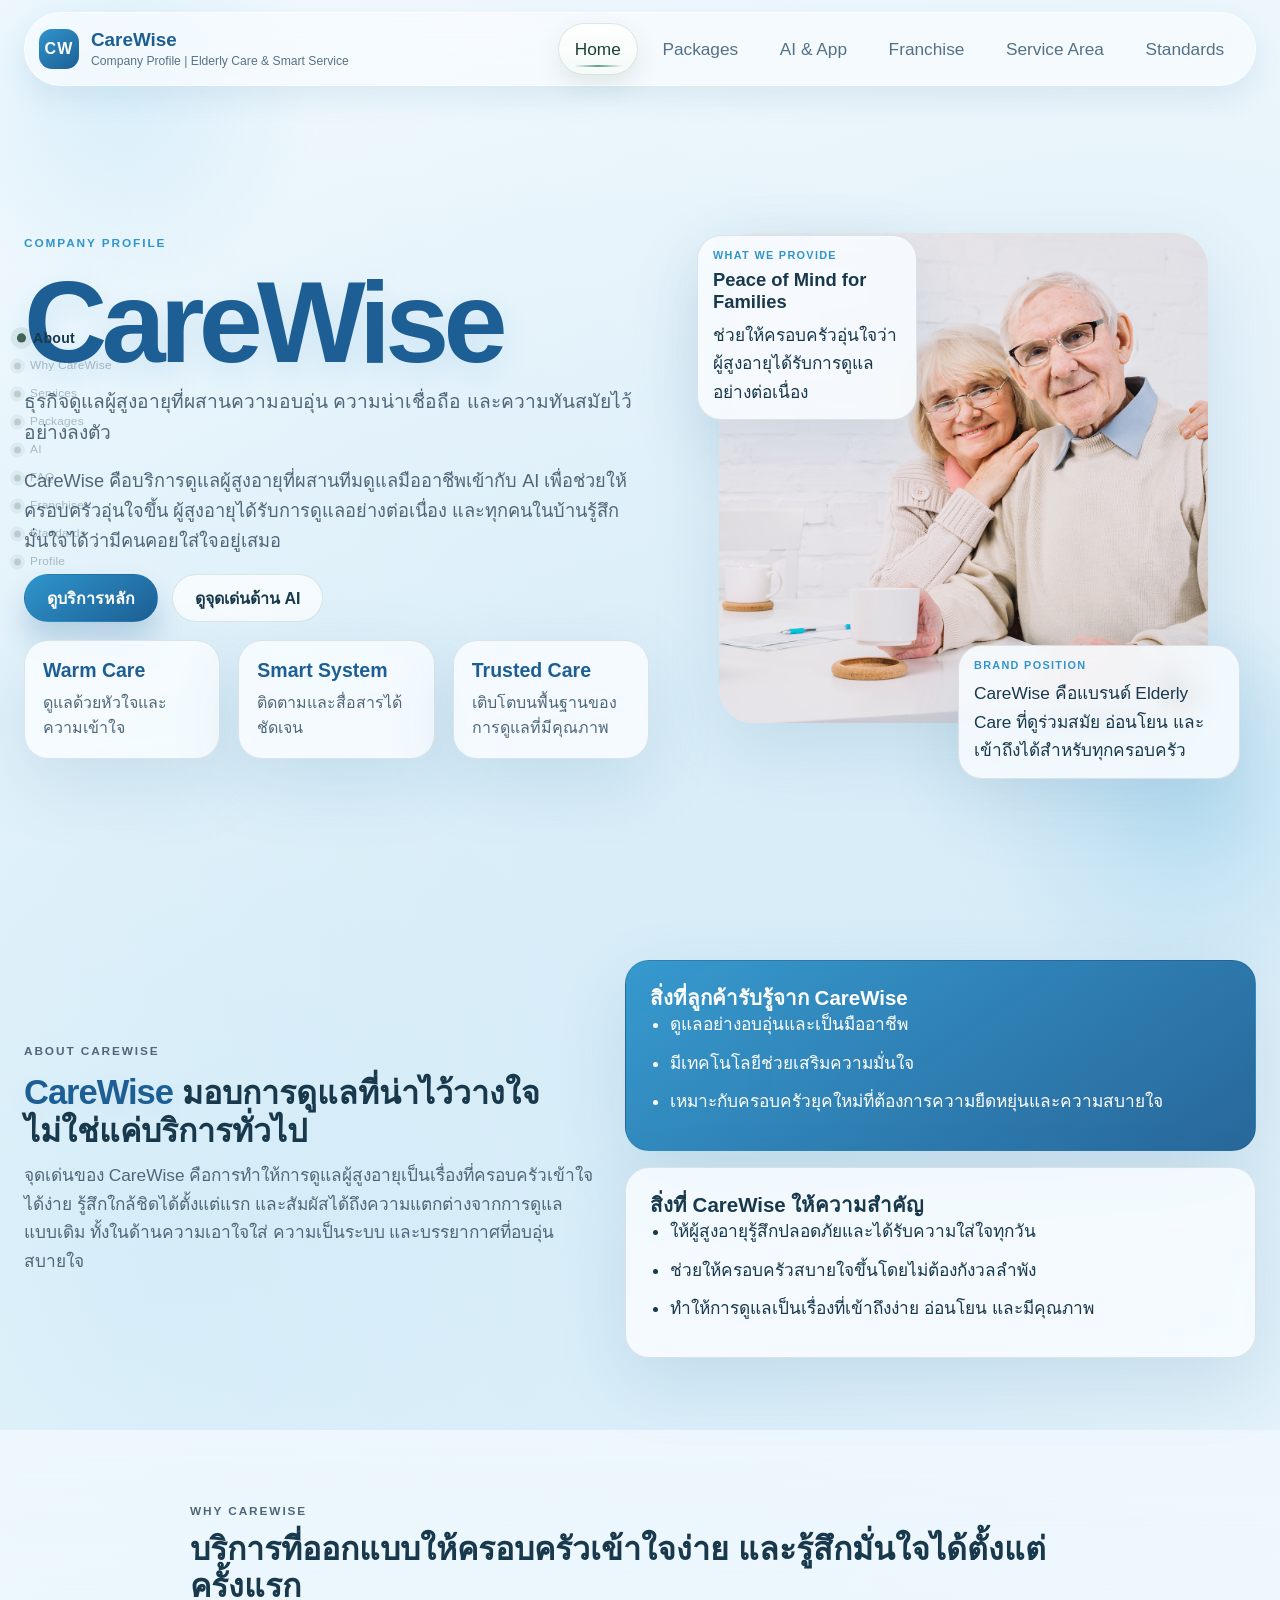
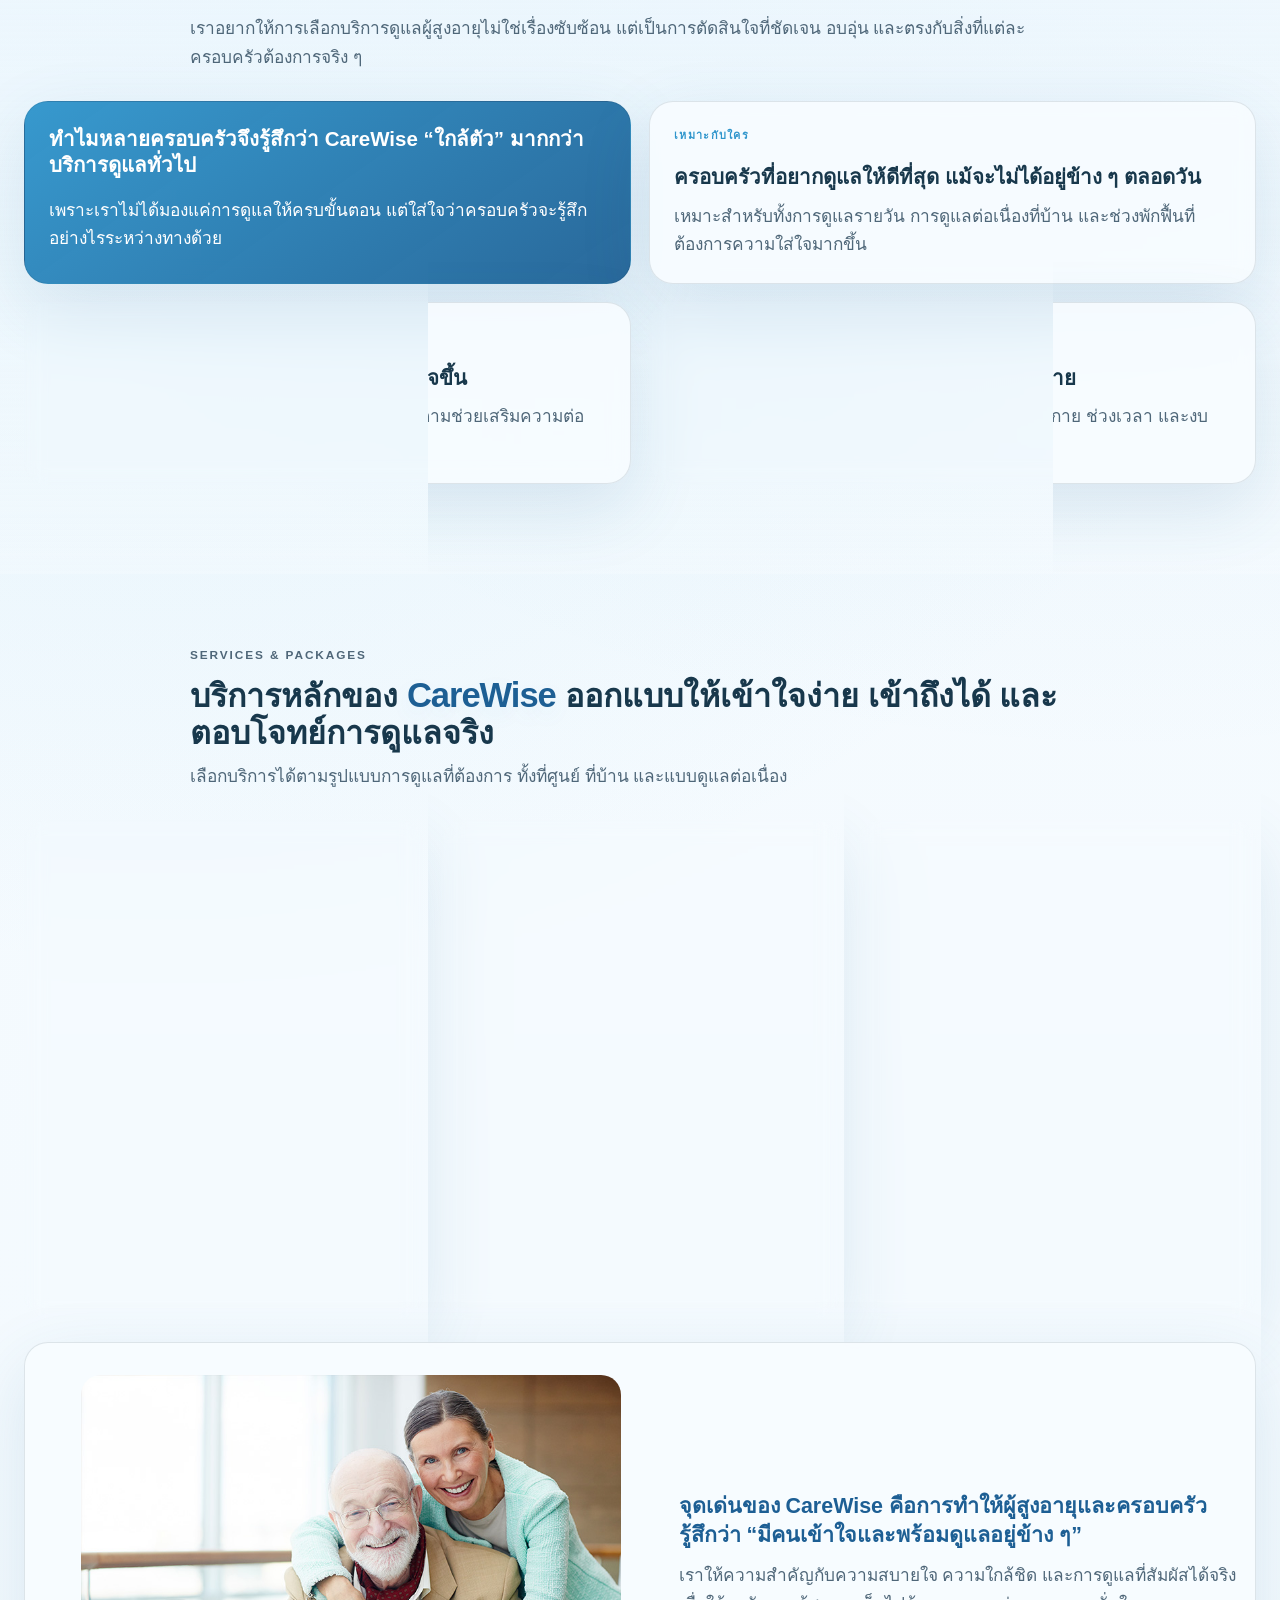
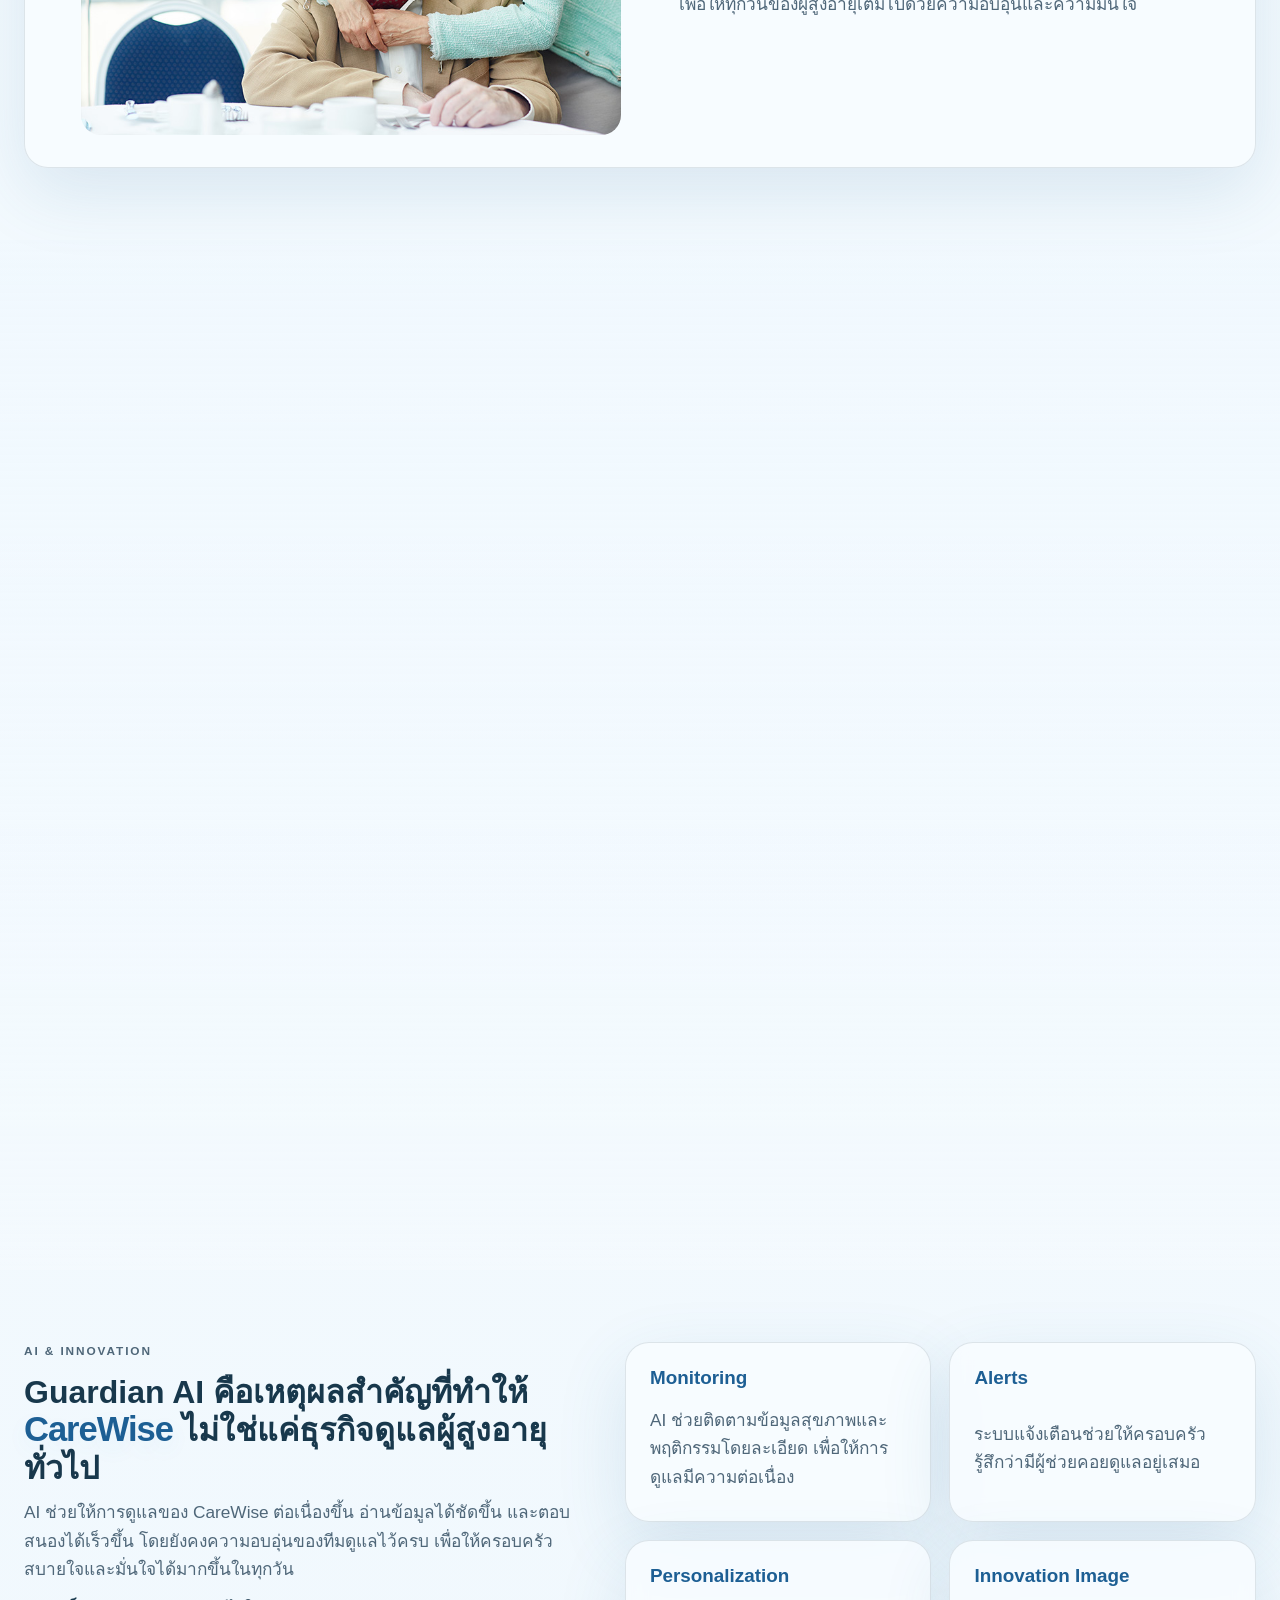
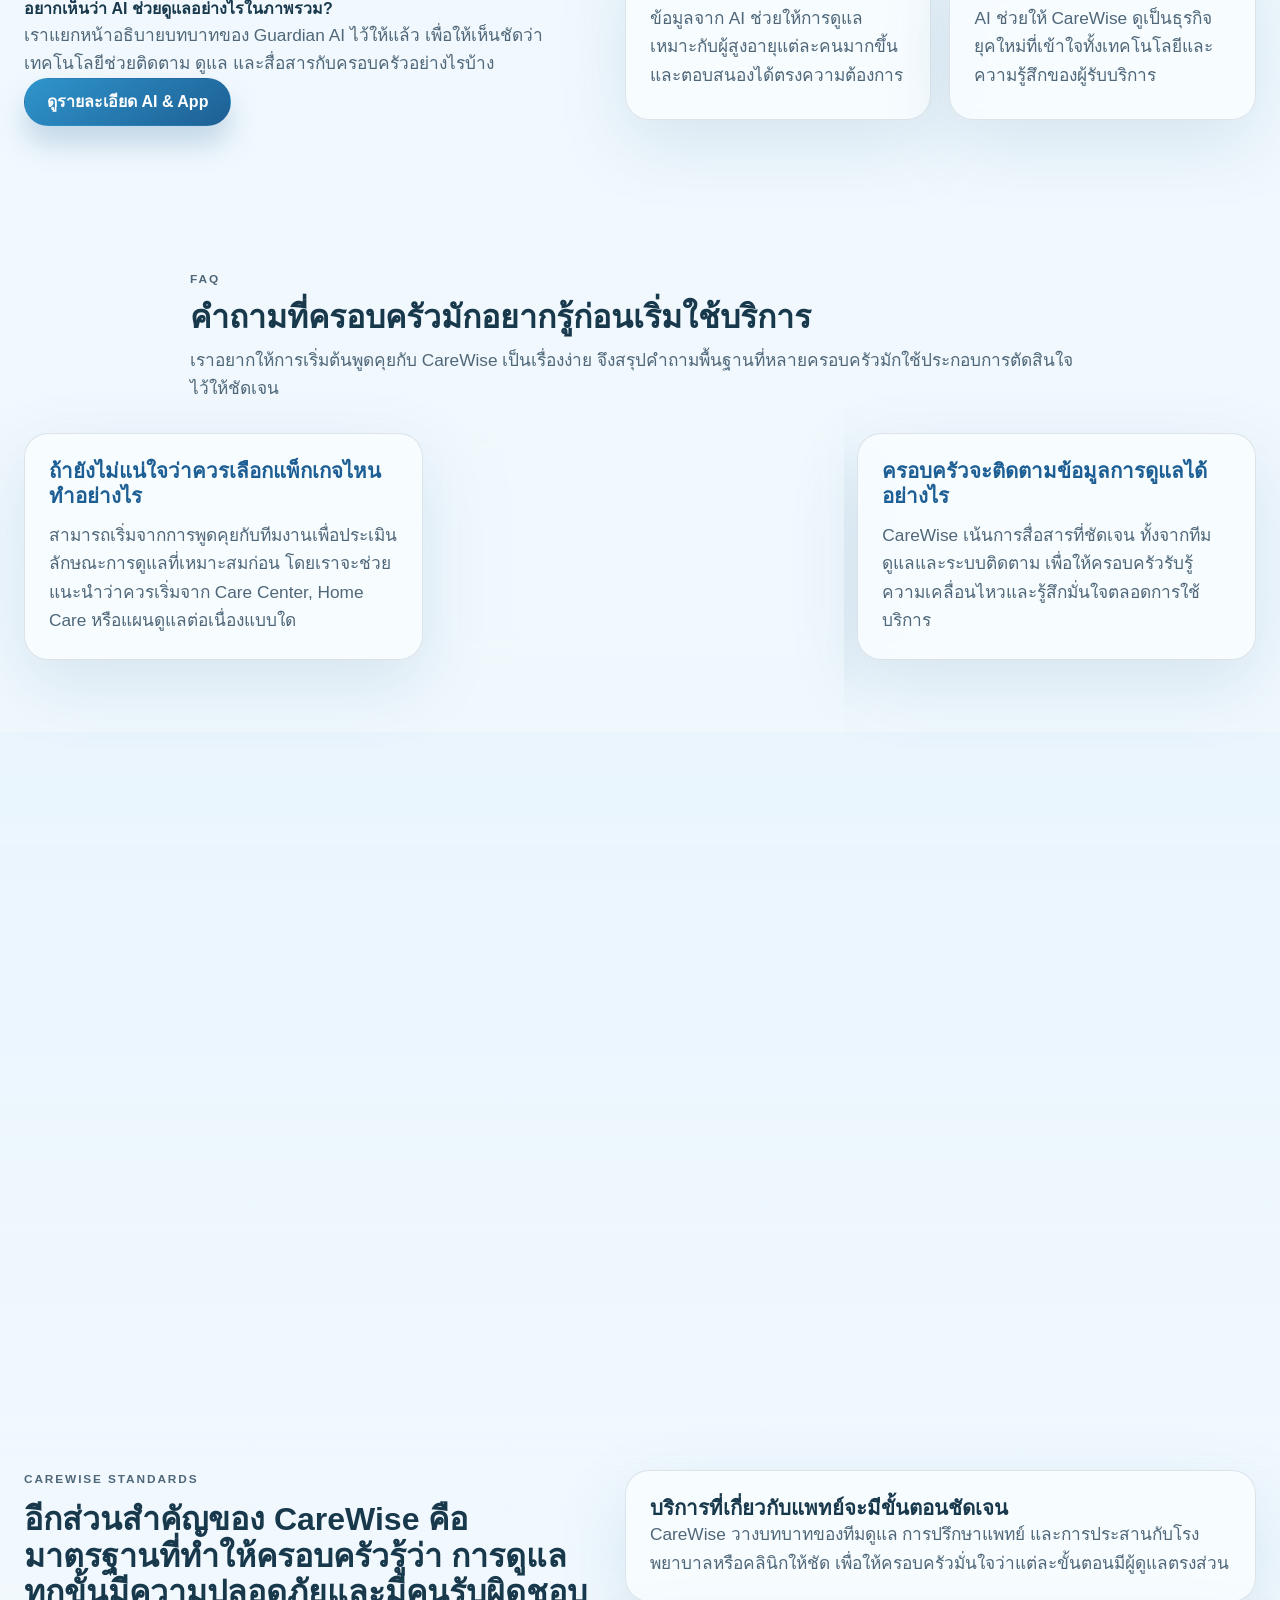
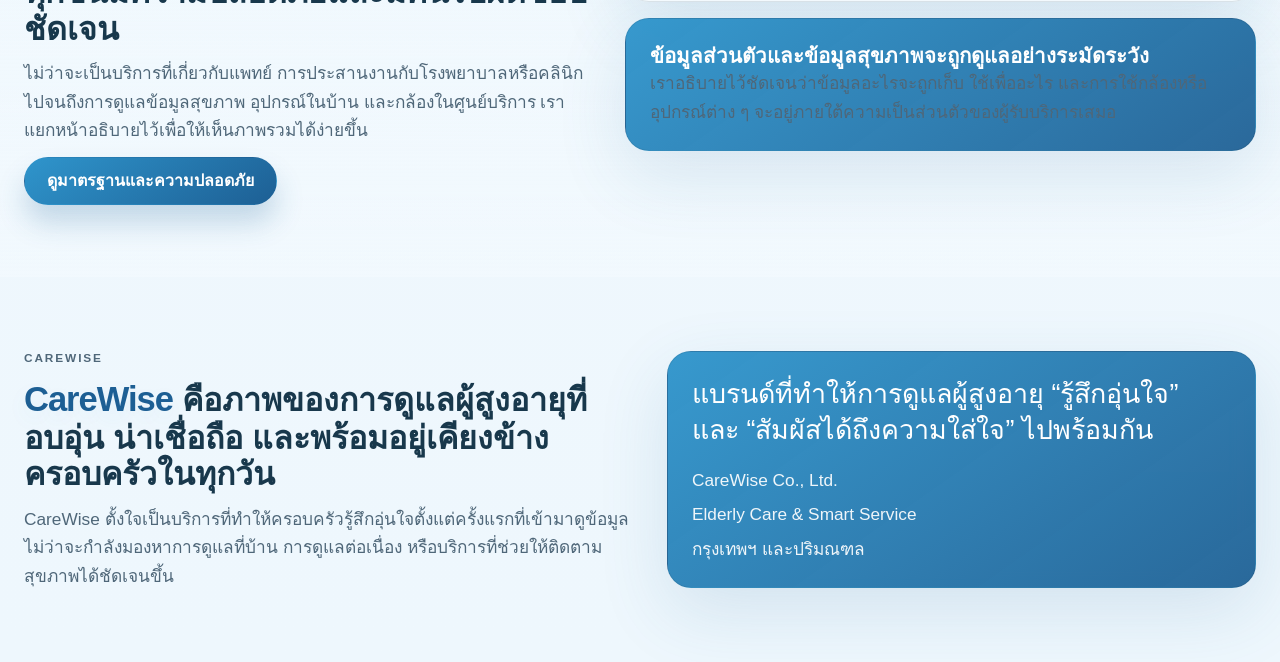
==== commit f8ce124f: "Update index.html" ====
--- a/index.html
+++ b/index.html
@@ -189,6 +189,7 @@
     <a class="section-dot" href="#ai" data-label="AI" aria-label="AI section"></a>
     <a class="section-dot" href="#faq" data-label="FAQ" aria-label="FAQ section"></a>
     <a class="section-dot" href="#franchise" data-label="Franchise" aria-label="Franchise section"></a>
+    <a class="section-dot" href="#standards" data-label="Standards" aria-label="Standards section"></a>
     <a class="section-dot" href="#contact" data-label="Profile" aria-label="Profile section"></a>
   </aside>
 
@@ -207,6 +208,7 @@
       <a href="ai.html">AI &amp; App</a>
       <a href="franchise.html">Franchise</a>
       <a href="service-area.html">Service Area</a>
+      <a href="standards.html">Standards</a>
     </nav>
   </header>
 
@@ -299,7 +301,7 @@
       <div class="container">
         <div class="section-head center" data-reveal>
           <p class="eyebrow">Why CareWise</p>
-          <h2>บริการที่ออกแบบให้ครอบครัวเข้าใจง่าย และรู้สึกมั่นใจได้ตั้งแต่ครั้งแรกที่เข้ามาคุย</h2>
+          <h2>บริการที่ออกแบบให้ครอบครัวเข้าใจง่าย และรู้สึกมั่นใจได้ตั้งแต่ครั้งแรก</h2>
           <p>เราอยากให้การเลือกบริการดูแลผู้สูงอายุไม่ใช่เรื่องซับซ้อน แต่เป็นการตัดสินใจที่ชัดเจน อบอุ่น และตรงกับสิ่งที่แต่ละครอบครัวต้องการจริง ๆ</p>
         </div>
 
@@ -314,7 +316,7 @@
             <p>เหมาะสำหรับทั้งการดูแลรายวัน การดูแลต่อเนื่องที่บ้าน และช่วงพักฟื้นที่ต้องการความใส่ใจมากขึ้น</p>
           </article>
           <article class="audience-card" data-reveal>
-            <span class="mini-label">สิ่งที่ต่าง</span>
+            <span class="mini-label">สิ่งที่ทำให้ CareWise แตกต่าง</span>
             <h3>ดูแลด้วยคนที่เข้าใจ พร้อมระบบช่วยให้มั่นใจขึ้น</h3>
             <p>ทีมดูแลสื่อสารอย่างอ่อนโยน ขณะเดียวกันระบบติดตามช่วยเสริมความต่อเนื่องของการดูแลในแต่ละวัน</p>
           </article>
@@ -356,7 +358,7 @@
             <p>บริการดูแลถึงบ้านสำหรับครอบครัวที่ต้องการความสะดวกและใกล้ชิด</p>
             <ul class="clean-list">
               <li>ดูแลในสภาพแวดล้อมที่ผู้สูงอายุคุ้นเคย</li>
-              <li>เสริมด้วยระบบติดตามและ Telehealth ได้</li>
+              <li>เลือกเพิ่มบริการเสริมอย่าง Telehealth และ Monitoring ได้</li>
             </ul>
             <div class="service-detail">
               <strong>เหมาะสำหรับ</strong>
@@ -411,8 +413,8 @@
               <span>รูปแบบบริการหลัก</span>
             </article>
             <article>
-              <strong>6-12 เดือน</strong>
-              <span>สัญญาระยะยาวที่มีสิทธิประโยชน์พิเศษ</span>
+              <strong>Add-ons</strong>
+              <span>มีบริการเสริมอย่าง Telehealth และ Monitoring แยกต่างหาก</span>
             </article>
             <article>
               <strong>Warm + Smart</strong>
@@ -430,7 +432,7 @@
             <h3>ดูแลรายวันและระยะสั้นในศูนย์</h3>
             <p>เหมาะกับครอบครัวที่ต้องการพื้นที่ดูแลที่ปลอดภัย อบอุ่น และมีทีมดูแลใกล้ชิดในช่วงกลางวันหรือพักฟื้น</p>
             <ul class="clean-list">
-              <li>มีตัวเลือกครึ่งวัน เต็มวัน และพักค้าง</li>
+              <li>มีตัวเลือกครึ่งวัน เต็มวัน และพักค้างคืน</li>
               <li>เหมาะกับการดูแลแบบไป-กลับหรือระยะสั้น</li>
             </ul>
           </article>
@@ -441,9 +443,9 @@
               <span class="package-badge soft">ดูแลสบายใจที่บ้าน</span>
             </div>
             <h3>ดูแลถึงบ้านแบบใกล้ชิด</h3>
-            <p>สำหรับครอบครัวที่อยากให้ผู้สูงอายุอยู่บ้าน แต่ยังได้รับการดูแลต่อเนื่องและมีทางเลือกเสริมด้านสุขภาพ</p>
-            <ul class="clean-list">
-              <li>มีทั้งรายครั้ง รายเดือน และอุปกรณ์เสริม</li>
+            <p>สำหรับครอบครัวที่อยากให้ผู้สูงอายุอยู่บ้าน และยังได้รับการดูแลต่อเนื่องจากทีมที่เดินทางไปถึงบ้านจริง</p>
+            <ul class="clean-list">
+              <li>มีทั้งแบบรายครั้งและรายเดือน</li>
               <li>เหมาะกับครอบครัวที่ต้องการดูแลต่อเนื่องที่บ้าน</li>
             </ul>
           </article>
@@ -476,17 +478,25 @@
       <div class="container split-grid align-start">
         <div class="section-copy" data-reveal>
           <p class="eyebrow">AI & Innovation</p>
-          <h2>AI คือเหตุผลสำคัญที่ทำให้ <span class="brand-inline">CareWise</span> ไม่ใช่แค่ธุรกิจดูแลผู้สูงอายุทั่วไป</h2>
+          <h2>Guardian AI คือเหตุผลสำคัญที่ทำให้ <span class="brand-inline">CareWise</span> ไม่ใช่แค่ธุรกิจดูแลผู้สูงอายุทั่วไป</h2>
           <p>
-            สำหรับโปรเจกต์วิชาปัญญาประดิษฐ์และนวัตกรรม ส่วนนี้คือหัวใจสำคัญของ CareWise เพราะ AI ช่วยให้การดูแลมีความต่อเนื่อง
-            ช่วยให้ครอบครัวสบายใจขึ้น และทำให้การดูแลดูร่วมสมัยโดยยังคงความอบอุ่นของมนุษย์ไว้ครบถ้วน
+            AI ช่วยให้การดูแลของ CareWise ต่อเนื่องขึ้น อ่านข้อมูลได้ชัดขึ้น และตอบสนองได้เร็วขึ้น
+            โดยยังคงความอบอุ่นของทีมดูแลไว้ครบ เพื่อให้ครอบครัวสบายใจและมั่นใจได้มากขึ้นในทุกวัน
           </p>
+
+          <div class="section-footnote" data-reveal>
+            <strong>อยากเห็นว่า AI ช่วยดูแลอย่างไรในภาพรวม?</strong>
+            <p>เราแยกหน้าอธิบายบทบาทของ Guardian AI ไว้ให้แล้ว เพื่อให้เห็นชัดว่าเทคโนโลยีช่วยติดตาม ดูแล และสื่อสารกับครอบครัวอย่างไรบ้าง</p>
+            <div class="hero-actions">
+              <a class="button button-primary" href="ai.html">ดูรายละเอียด AI &amp; App</a>
+            </div>
+          </div>
         </div>
 
         <div class="feature-grid">
           <article class="feature-card" data-reveal>
             <strong>Monitoring</strong>
-            <span>AI ช่วยติดตามข้อมูลสุขภาพและพฤติกรรม เพื่อให้การดูแลมีความต่อเนื่องและใส่ใจรายละเอียดมากขึ้น</span>
+            <span>AI ช่วยติดตามข้อมูลสุขภาพและพฤติกรรมโดยละเอียด เพื่อให้การดูแลมีความต่อเนื่อง</span>
           </article>
           <article class="feature-card" data-reveal>
             <strong>Alerts</strong>
@@ -494,13 +504,14 @@
           </article>
           <article class="feature-card" data-reveal>
             <strong>Personalization</strong>
-            <span>ข้อมูลจาก AI ช่วยให้การดูแลเหมาะกับผู้สูงอายุแต่ละคนมากขึ้น และตอบสนองได้ตรงความต้องการมากขึ้น</span>
+            <span>ข้อมูลจาก AI ช่วยให้การดูแลเหมาะกับผู้สูงอายุแต่ละคนมากขึ้น และตอบสนองได้ตรงความต้องการ</span>
           </article>
           <article class="feature-card" data-reveal>
             <strong>Innovation Image</strong>
             <span>AI ช่วยให้ CareWise ดูเป็นธุรกิจยุคใหม่ที่เข้าใจทั้งเทคโนโลยีและความรู้สึกของผู้รับบริการ</span>
           </article>
         </div>
+
       </div>
     </section>
 
@@ -534,7 +545,7 @@
         <div class="section-head center" data-reveal>
           <p class="eyebrow">Franchise Management</p>
           <h2><span class="brand-inline">CareWise</span> มีศักยภาพต่อยอดสู่แฟรนไชส์ เพราะแบรนด์ บริการ และระบบมีความชัดเจนพอที่จะทำซ้ำได้</h2>
-          <p>สำหรับวิชาการจัดการธุรกิจแฟรนไชส์ จุดสำคัญคือธุรกิจนี้ไม่ได้มีเพียงการดูแลที่ดี แต่ยังมีโครงสร้างที่ชัดเจนพอจะรักษามาตรฐานและส่งต่อรูปแบบการดูแลเดียวกันไปยังสาขาอื่นได้</p>
+          <p>หากคุณกำลังมองหาแบรนด์ดูแลผู้สูงอายุที่มีโครงสร้างชัดเจน CareWise มีทั้งมาตรฐานบริการ ระบบสนับสนุน และแนวทางการทำงานที่ช่วยรักษาคุณภาพได้ต่อเนื่องแม้ขยายสาขา</p>
         </div>
 
         <div class="franchise-grid">
@@ -555,17 +566,53 @@
             <p>ตอบโจทย์สังคมสูงวัยที่ต้องการการดูแลอย่างใส่ใจ เป็นแบรนด์ที่ผู้คนรู้สึกเชื่อมั่นได้ และมีระบบที่ช่วยรักษามาตรฐานการดูแลในระยะยาว</p>
           </article>
         </div>
+
+        <div class="section-footnote" data-reveal>
+          <strong>สนใจภาพรวมการขยายสาขาและระบบสนับสนุน?</strong>
+          <p>เราสรุปรายละเอียดของโมเดลแฟรนไชส์ โครงสร้างการดูแล และมาตรฐานที่ใช้รักษาคุณภาพแต่ละสาขาไว้ในหน้าแยกแล้ว</p>
+          <div class="hero-actions">
+            <a class="button button-primary" href="franchise.html">ดูรายละเอียด Franchise</a>
+          </div>
+        </div>
+      </div>
+    </section>
+
+    <section class="content-section tone-soft" id="standards">
+      <div class="container split-grid align-start">
+        <div class="section-copy" data-reveal>
+          <p class="eyebrow">CareWise Standards</p>
+          <h2>อีกส่วนสำคัญของ CareWise คือมาตรฐานที่ทำให้ครอบครัวรู้ว่า การดูแลทุกขั้นมีความปลอดภัยและมีคนรับผิดชอบชัดเจน</h2>
+          <p>
+            ไม่ว่าจะเป็นบริการที่เกี่ยวกับแพทย์ การประสานงานกับโรงพยาบาลหรือคลินิก
+            ไปจนถึงการดูแลข้อมูลสุขภาพ อุปกรณ์ในบ้าน และกล้องในศูนย์บริการ
+            เราแยกหน้าอธิบายไว้เพื่อให้เห็นภาพรวมได้ง่ายขึ้น
+          </p>
+          <div class="hero-actions" data-reveal>
+            <a class="button button-primary" href="standards.html">ดูมาตรฐานและความปลอดภัย</a>
+          </div>
+        </div>
+
+        <div class="card-stack">
+          <article class="info-card" data-reveal>
+            <h3>บริการที่เกี่ยวกับแพทย์จะมีขั้นตอนชัดเจน</h3>
+            <p>CareWise วางบทบาทของทีมดูแล การปรึกษาแพทย์ และการประสานกับโรงพยาบาลหรือคลินิกให้ชัด เพื่อให้ครอบครัวมั่นใจว่าแต่ละขั้นตอนมีผู้ดูแลตรงส่วน</p>
+          </article>
+          <article class="info-card emphasis" data-reveal>
+            <h3>ข้อมูลส่วนตัวและข้อมูลสุขภาพจะถูกดูแลอย่างระมัดระวัง</h3>
+            <p>เราอธิบายไว้ชัดเจนว่าข้อมูลอะไรจะถูกเก็บ ใช้เพื่ออะไร และการใช้กล้องหรืออุปกรณ์ต่าง ๆ จะอยู่ภายใต้ความเป็นส่วนตัวของผู้รับบริการเสมอ</p>
+          </article>
+        </div>
       </div>
     </section>
 
     <section class="content-section contact-section" id="contact">
       <div class="container contact-grid">
         <div class="contact-copy" data-reveal>
-          <p class="eyebrow">Business Profile</p>
+          <p class="eyebrow">CareWise</p>
           <h2><span class="brand-inline">CareWise</span> คือภาพของการดูแลผู้สูงอายุที่อบอุ่น น่าเชื่อถือ และพร้อมอยู่เคียงข้างครอบครัวในทุกวัน</h2>
           <p>
-            เราวางภาพของ CareWise ให้เป็นบริการที่อบอุ่นในสายตาครอบครัว แต่ยังร่วมสมัยและมีระบบในมุมของการนำเสนอ
-            จึงเหมาะทั้งสำหรับการอธิบายแนวคิดธุรกิจ การนำเสนอด้าน AI และการสื่อสารในมุมของแฟรนไชส์
+            CareWise ตั้งใจเป็นบริการที่ทำให้ครอบครัวรู้สึกอุ่นใจตั้งแต่ครั้งแรกที่เข้ามาดูข้อมูล
+            ไม่ว่าจะกำลังมองหาการดูแลที่บ้าน การดูแลต่อเนื่อง หรือบริการที่ช่วยให้ติดตามสุขภาพได้ชัดเจนขึ้น
           </p>
         </div>
 
@@ -573,8 +620,8 @@
           <p class="closing-quote">แบรนด์ที่ทำให้การดูแลผู้สูงอายุ “รู้สึกอุ่นใจ” และ “สัมผัสได้ถึงความใส่ใจ” ไปพร้อมกัน</p>
           <div class="contact-meta">
             <span>CareWise Co., Ltd.</span>
-            <span>AI Subject Project</span>
-            <span>Franchise Management Project</span>
+            <span>Elderly Care &amp; Smart Service</span>
+            <span>กรุงเทพฯ และปริมณฑล</span>
           </div>
         </div>
       </div>
@@ -640,4 +687,3 @@
   </script>
 </body>
 </html>
-
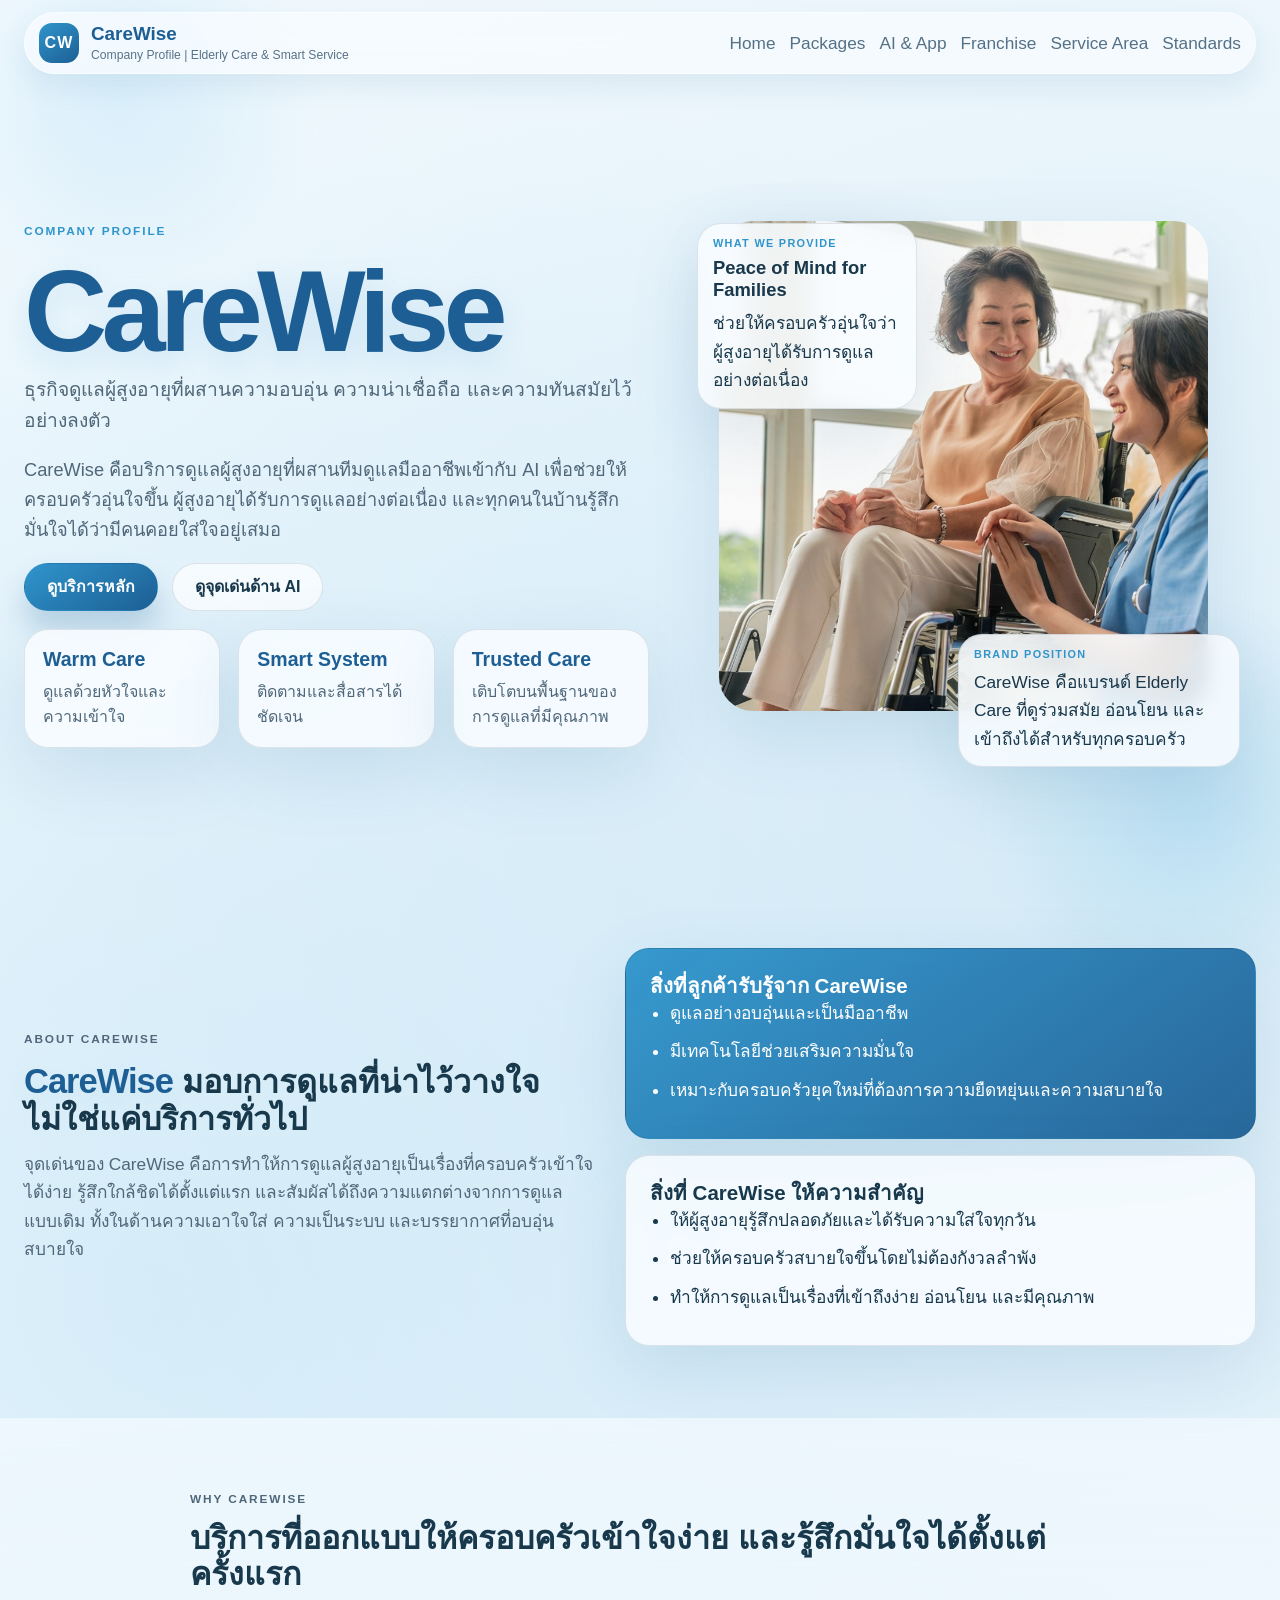
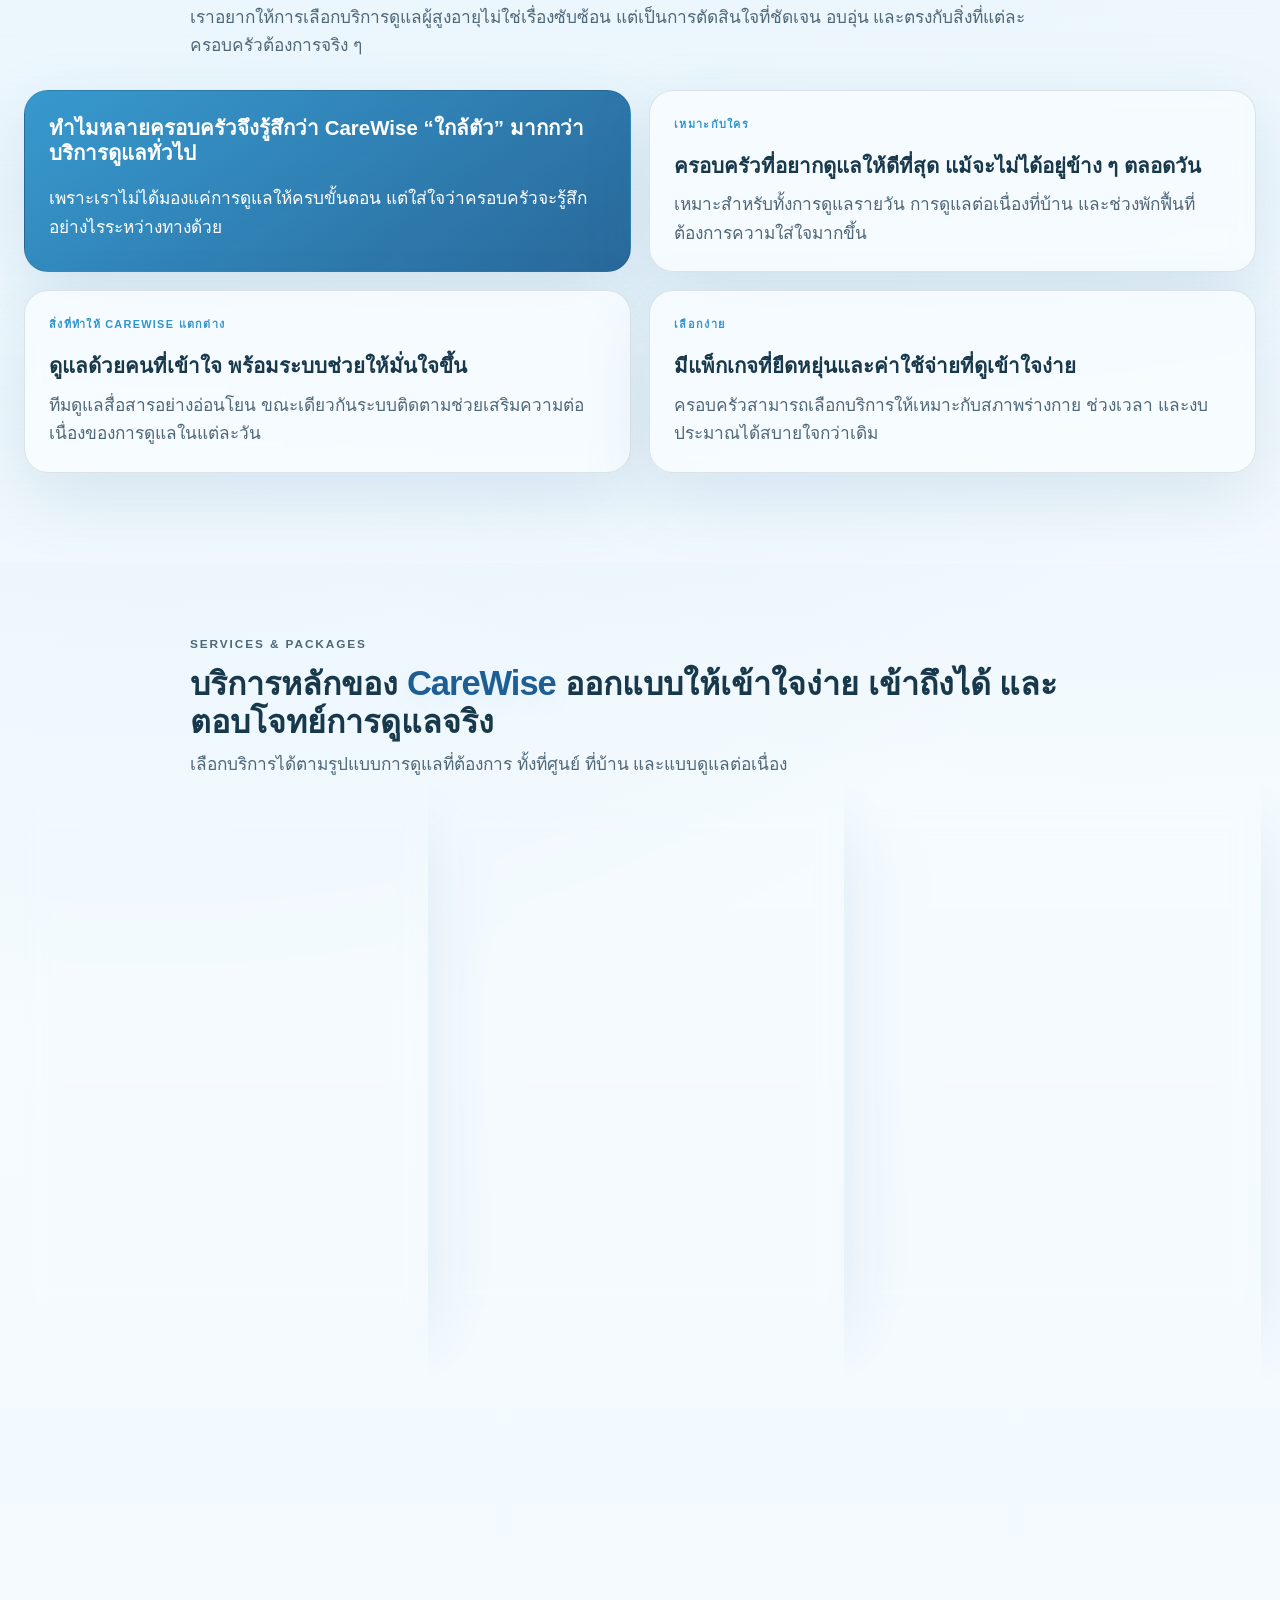
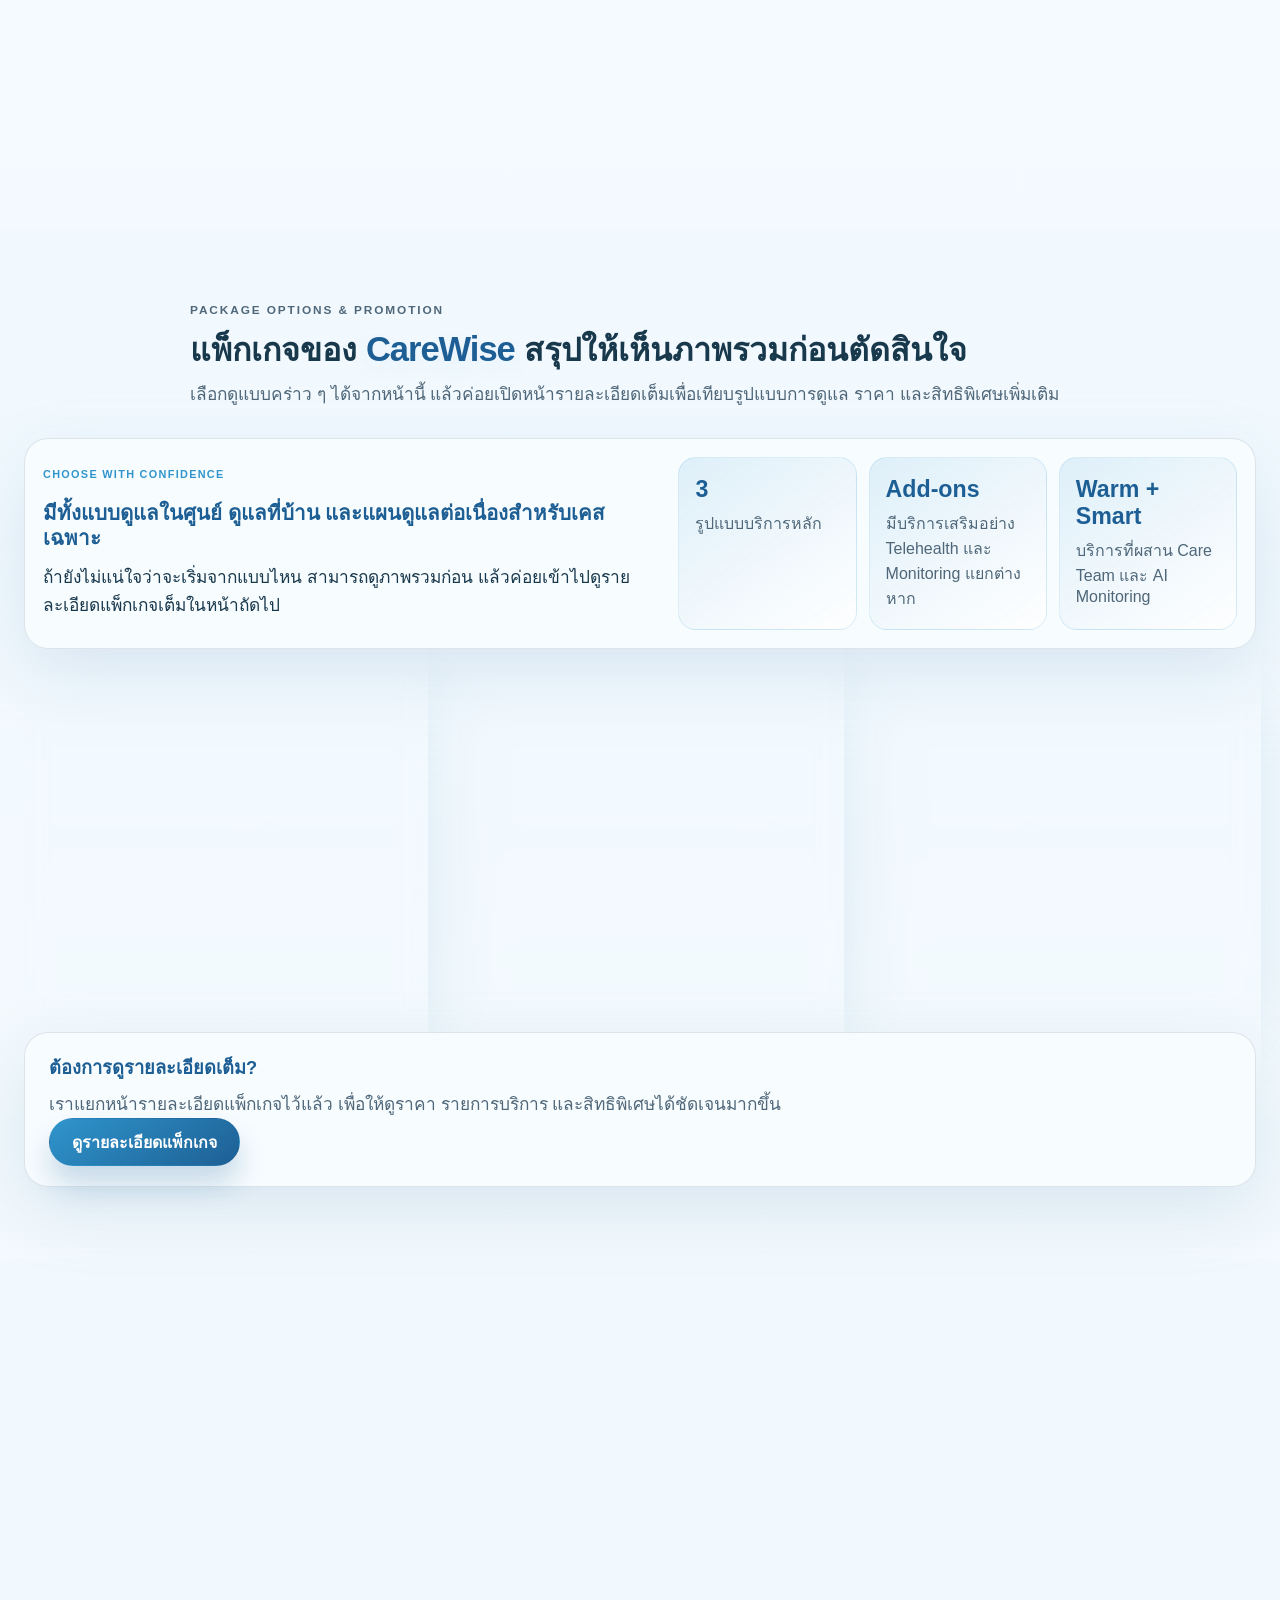
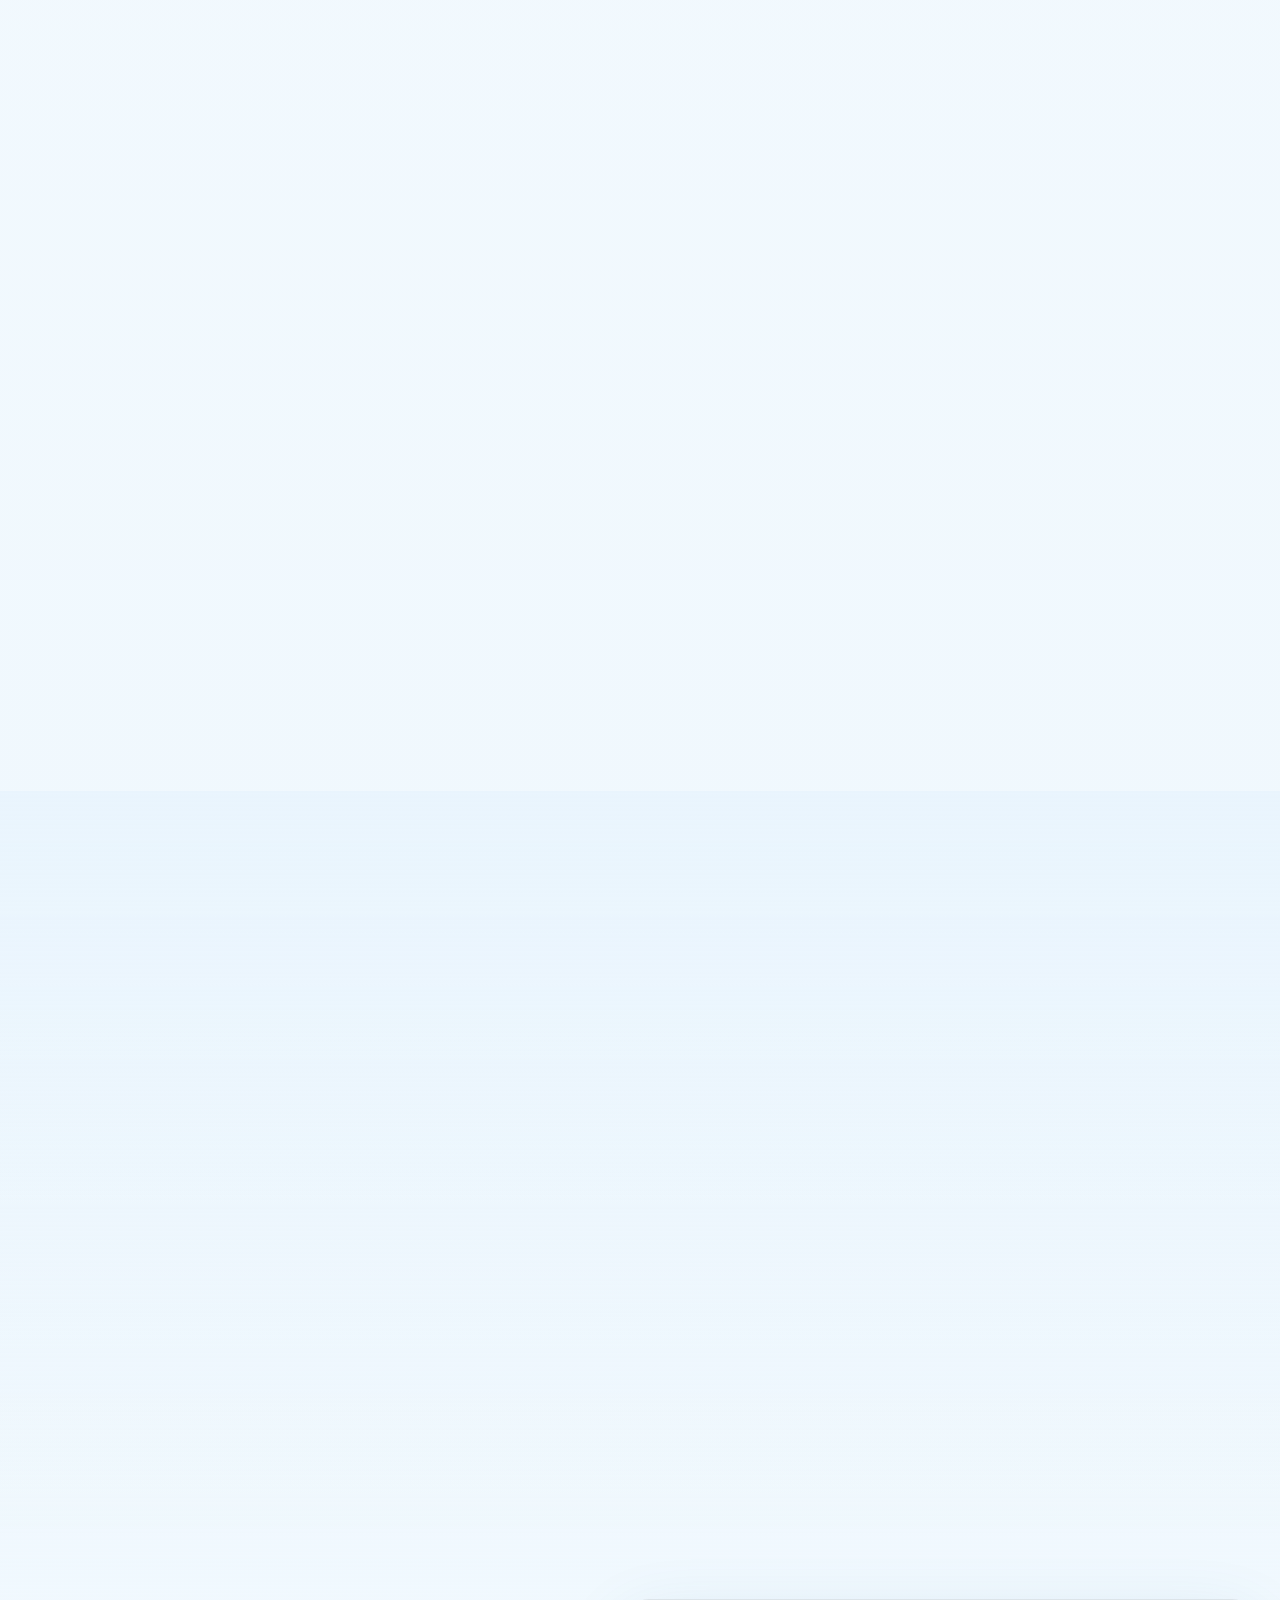
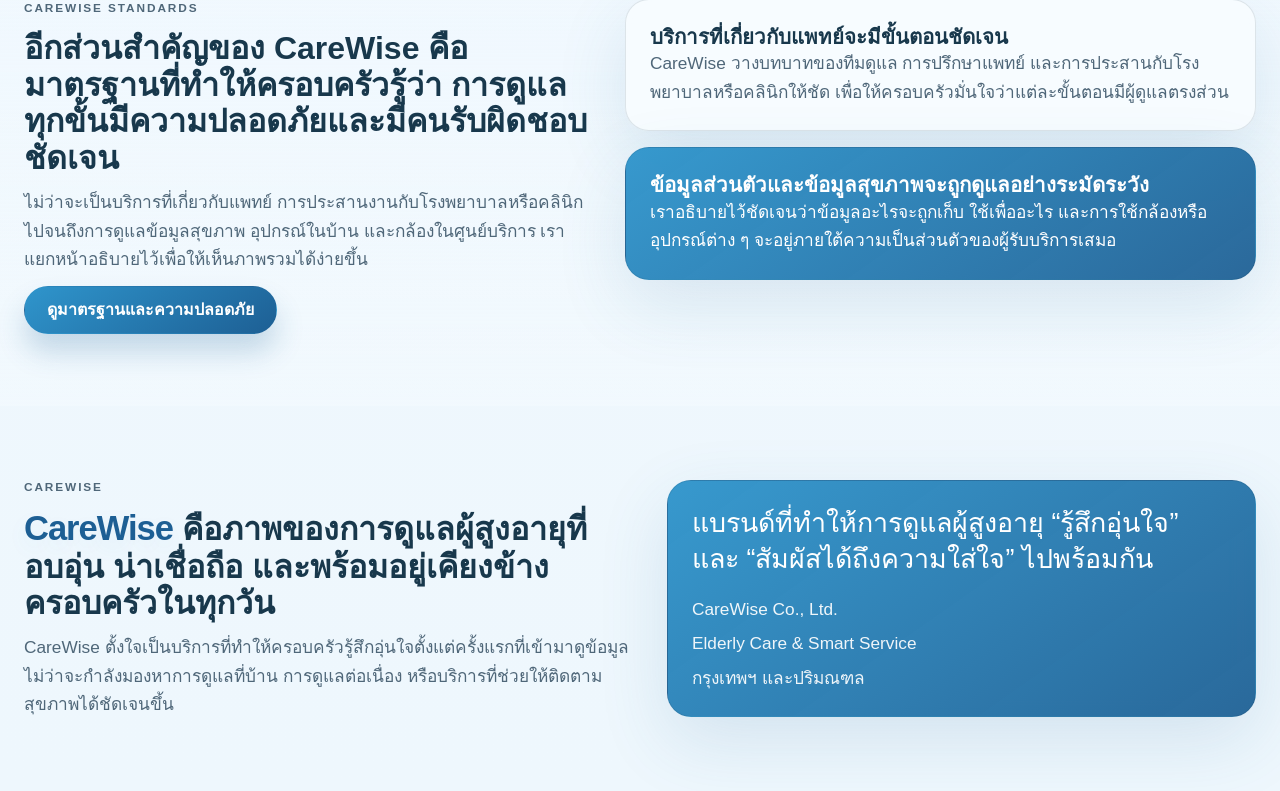
==== commit ee6597c5: "Update index.html" ====
--- a/index.html
+++ b/index.html
@@ -4,178 +4,13 @@
   <meta charset="UTF-8">
   <meta name="viewport" content="width=device-width, initial-scale=1.0">
   <title>CareWise | Company Profile</title>
+  <meta name="description" content="CareWise บริการดูแลผู้สูงอายุแบบมืออาชีพ ครอบคลุมทั้ง Care Center, Home Care และ Care Program พร้อมระบบ AI Guardian ติดตามสุขภาพแบบเรียลไทม์">
+  <meta property="og:type" content="website">
+  <meta property="og:title" content="CareWise | Company Profile">
+  <meta property="og:description" content="CareWise บริการดูแลผู้สูงอายุแบบมืออาชีพ ครอบคลุมทั้ง Care Center, Home Care และ Care Program พร้อมระบบ AI Guardian ติดตามสุขภาพแบบเรียลไทม์">
+  <meta property="og:image" content="images/og-cover.jpg">
+  <meta name="twitter:card" content="summary_large_image">
   <link rel="stylesheet" href="styles.css">
-  <style>
-    .top-nav {
-      gap: 8px;
-    }
-
-    .top-nav a {
-      position: relative;
-      padding: 0.72rem 1.05rem;
-      border-radius: 999px;
-      transition: color 180ms ease, background-color 180ms ease, box-shadow 180ms ease, transform 180ms ease;
-    }
-
-    .top-nav a::after {
-      content: "";
-      position: absolute;
-      left: 1rem;
-      right: 1rem;
-      bottom: 0.5rem;
-      height: 2px;
-      border-radius: 999px;
-      background: linear-gradient(90deg, rgba(205, 233, 224, 0), rgba(92, 153, 130, 0.95), rgba(205, 233, 224, 0));
-      opacity: 0;
-      transform: scaleX(0.35);
-      transition: opacity 180ms ease, transform 180ms ease;
-    }
-
-    .top-nav a:hover,
-    .top-nav a:focus-visible {
-      background: rgba(255, 255, 255, 0.52);
-      box-shadow: 0 10px 22px rgba(27, 67, 50, 0.08);
-      transform: translateY(-1px);
-      outline: none;
-    }
-
-    .top-nav a:hover::after,
-    .top-nav a:focus-visible::after,
-    .top-nav a[aria-current="page"]::after {
-      opacity: 1;
-      transform: scaleX(1);
-    }
-
-    .top-nav a[aria-current="page"] {
-      color: #1b4332;
-      background: linear-gradient(180deg, rgba(255, 255, 255, 0.92), rgba(244, 250, 247, 0.88));
-      box-shadow: inset 0 0 0 1px rgba(92, 153, 130, 0.22), 0 10px 24px rgba(27, 67, 50, 0.1);
-    }
-
-    .section-rail {
-      position: fixed;
-      top: 50%;
-      left: 14px;
-      transform: translateY(-50%);
-      z-index: 30;
-      display: flex;
-      flex-direction: column;
-      gap: 10px;
-      padding: 0;
-      opacity: 1;
-      transition: opacity 220ms ease, transform 220ms ease;
-    }
-
-    .section-dot {
-      position: relative;
-      display: flex;
-      align-items: center;
-      width: auto;
-      min-height: 18px;
-      padding: 2px 0 2px 16px;
-      border-radius: 999px;
-      color: rgba(24, 56, 76, 0.44);
-      transition: color 180ms ease, transform 180ms ease;
-    }
-
-    .section-dot::before {
-      content: "";
-      position: absolute;
-      left: 0;
-      top: 50%;
-      width: 7px;
-      height: 7px;
-      border-radius: 999px;
-      background: rgba(27, 67, 50, 0.22);
-      box-shadow: 0 0 0 4px rgba(27, 67, 50, 0.05);
-      transform: translateY(-50%);
-      transition: background-color 180ms ease, box-shadow 180ms ease, transform 180ms ease;
-    }
-
-    .section-dot::after {
-      content: attr(data-label);
-      position: relative;
-      display: block;
-      font-size: 0.74rem;
-      font-weight: 400;
-      letter-spacing: 0.02em;
-      line-height: 1;
-      white-space: nowrap;
-      opacity: 0.72;
-      transform-origin: left center;
-      transition: opacity 180ms ease, color 180ms ease, font-size 180ms ease, font-weight 180ms ease, transform 180ms ease;
-    }
-
-    .section-dot:hover,
-    .section-dot:focus-visible {
-      color: rgba(24, 56, 76, 0.76);
-      transform: translateX(2px);
-      outline: none;
-    }
-
-    .section-dot:hover::before,
-    .section-dot:focus-visible::before {
-      background: rgba(27, 67, 50, 0.36);
-      box-shadow: 0 0 0 5px rgba(27, 67, 50, 0.08);
-      transform: translateY(-50%) scale(1.08);
-    }
-
-    .section-dot:hover::after,
-    .section-dot:focus-visible::after {
-      opacity: 0.88;
-    }
-
-    .section-dot.is-active {
-      color: #18384c;
-      transform: translateX(3px);
-    }
-
-    .section-dot.is-active::before {
-      width: 9px;
-      height: 9px;
-      background: rgba(27, 67, 50, 0.82);
-      box-shadow: 0 0 0 6px rgba(27, 67, 50, 0.08);
-      transform: translateY(-50%) scale(1.02);
-    }
-
-    .section-dot.is-active::after {
-      font-size: 0.88rem;
-      font-weight: 600;
-      opacity: 1;
-      transform: scale(1);
-    }
-
-    .section-rail.is-idle {
-      opacity: 0.02;
-      transform: translateY(-50%) translateX(-10px);
-    }
-
-    .section-rail.is-idle:hover,
-    .section-rail.is-idle:focus-within {
-      opacity: 1;
-      transform: translateY(-50%);
-    }
-
-    @media (max-width: 1100px) {
-      .section-rail {
-        left: 8px;
-      }
-
-      .section-dot::after {
-        font-size: 0.68rem;
-      }
-
-      .section-dot.is-active::after {
-        font-size: 0.8rem;
-      }
-    }
-
-    @media (max-width: 900px) {
-      .section-rail {
-        display: none;
-      }
-    }
-  </style>
 </head>
 <body>
   <div class="ambient ambient-left"></div>
@@ -249,7 +84,7 @@
 
         <div class="hero-visual" data-reveal>
           <figure class="hero-image">
-            <img src="images/slider-1.jpg" alt="CareWise elderly care service">
+            <img src="my_image/my001-enh.png" alt="CareWise elderly care service">
           </figure>
           <div class="hero-card card-primary">
             <span class="mini-label">What We Provide</span>
@@ -383,7 +218,7 @@
 
         <div class="highlight-band" data-reveal>
           <figure class="highlight-image">
-            <img src="images/img_3.jpg" alt="CareWise service atmosphere">
+            <img src="my_image/my003.jpg" alt="CareWise service atmosphere">
           </figure>
           <div class="highlight-copy">
             <strong>จุดเด่นของ CareWise คือการทำให้ผู้สูงอายุและครอบครัวรู้สึกว่า “มีคนเข้าใจและพร้อมดูแลอยู่ข้าง ๆ”</strong>
@@ -631,59 +466,5 @@
   <button class="back-to-top" id="backToTop" type="button" aria-label="Back to top">↑</button>
 
   <script src="script.js"></script>
-  <script>
-    (function () {
-      const dots = Array.from(document.querySelectorAll('.section-dot'));
-      const sections = dots
-        .map((dot) => {
-          const id = dot.getAttribute('href');
-          if (!id || !id.startsWith('#')) return null;
-          const section = document.querySelector(id);
-          return section ? { dot, section, id } : null;
-        })
-        .filter(Boolean);
-
-      if (!sections.length || typeof IntersectionObserver === 'undefined') return;
-
-      const setActive = (id) => {
-        sections.forEach(({ dot, id: sectionId }) => {
-          const isActive = sectionId === id;
-          dot.classList.toggle('is-active', isActive);
-          if (isActive) {
-            dot.setAttribute('aria-current', 'true');
-          } else {
-            dot.removeAttribute('aria-current');
-          }
-        });
-      };
-
-      const getNearestSectionId = () => {
-        const viewportAnchor = window.innerHeight * 0.42;
-        let nearest = sections[0];
-        let nearestDistance = Number.POSITIVE_INFINITY;
-
-        sections.forEach((item) => {
-          const rect = item.section.getBoundingClientRect();
-          const sectionAnchor = rect.top + Math.min(rect.height * 0.35, 180);
-          const distance = Math.abs(sectionAnchor - viewportAnchor);
-
-          if (distance < nearestDistance) {
-            nearest = item;
-            nearestDistance = distance;
-          }
-        });
-
-        return nearest.id;
-      };
-
-      const updateActiveSection = () => {
-        setActive(getNearestSectionId());
-      };
-
-      window.addEventListener('scroll', updateActiveSection, { passive: true });
-      window.addEventListener('resize', updateActiveSection, { passive: true });
-      updateActiveSection();
-    })();
-  </script>
 </body>
 </html>
--- a/styles.css
+++ b/styles.css
@@ -448,6 +448,7 @@
   color: #fff;
 }
 
+.info-card.emphasis p,
 .info-card.emphasis h3,
 .info-card.emphasis li {
   color: inherit;
@@ -751,11 +752,13 @@
   color: inherit;
 }
 
+.section-footnote,
 .package-footnote {
   margin-top: 18px;
   padding: 20px 24px;
 }
 
+.section-footnote strong,
 .package-footnote strong {
   display: block;
   margin-bottom: 8px;
@@ -846,6 +849,7 @@
 .package-hero-metrics span,
 .package-card p,
 .promotion-card p,
+.section-footnote p,
 .package-footnote p,
 .audience-card p,
 .trust-card p,
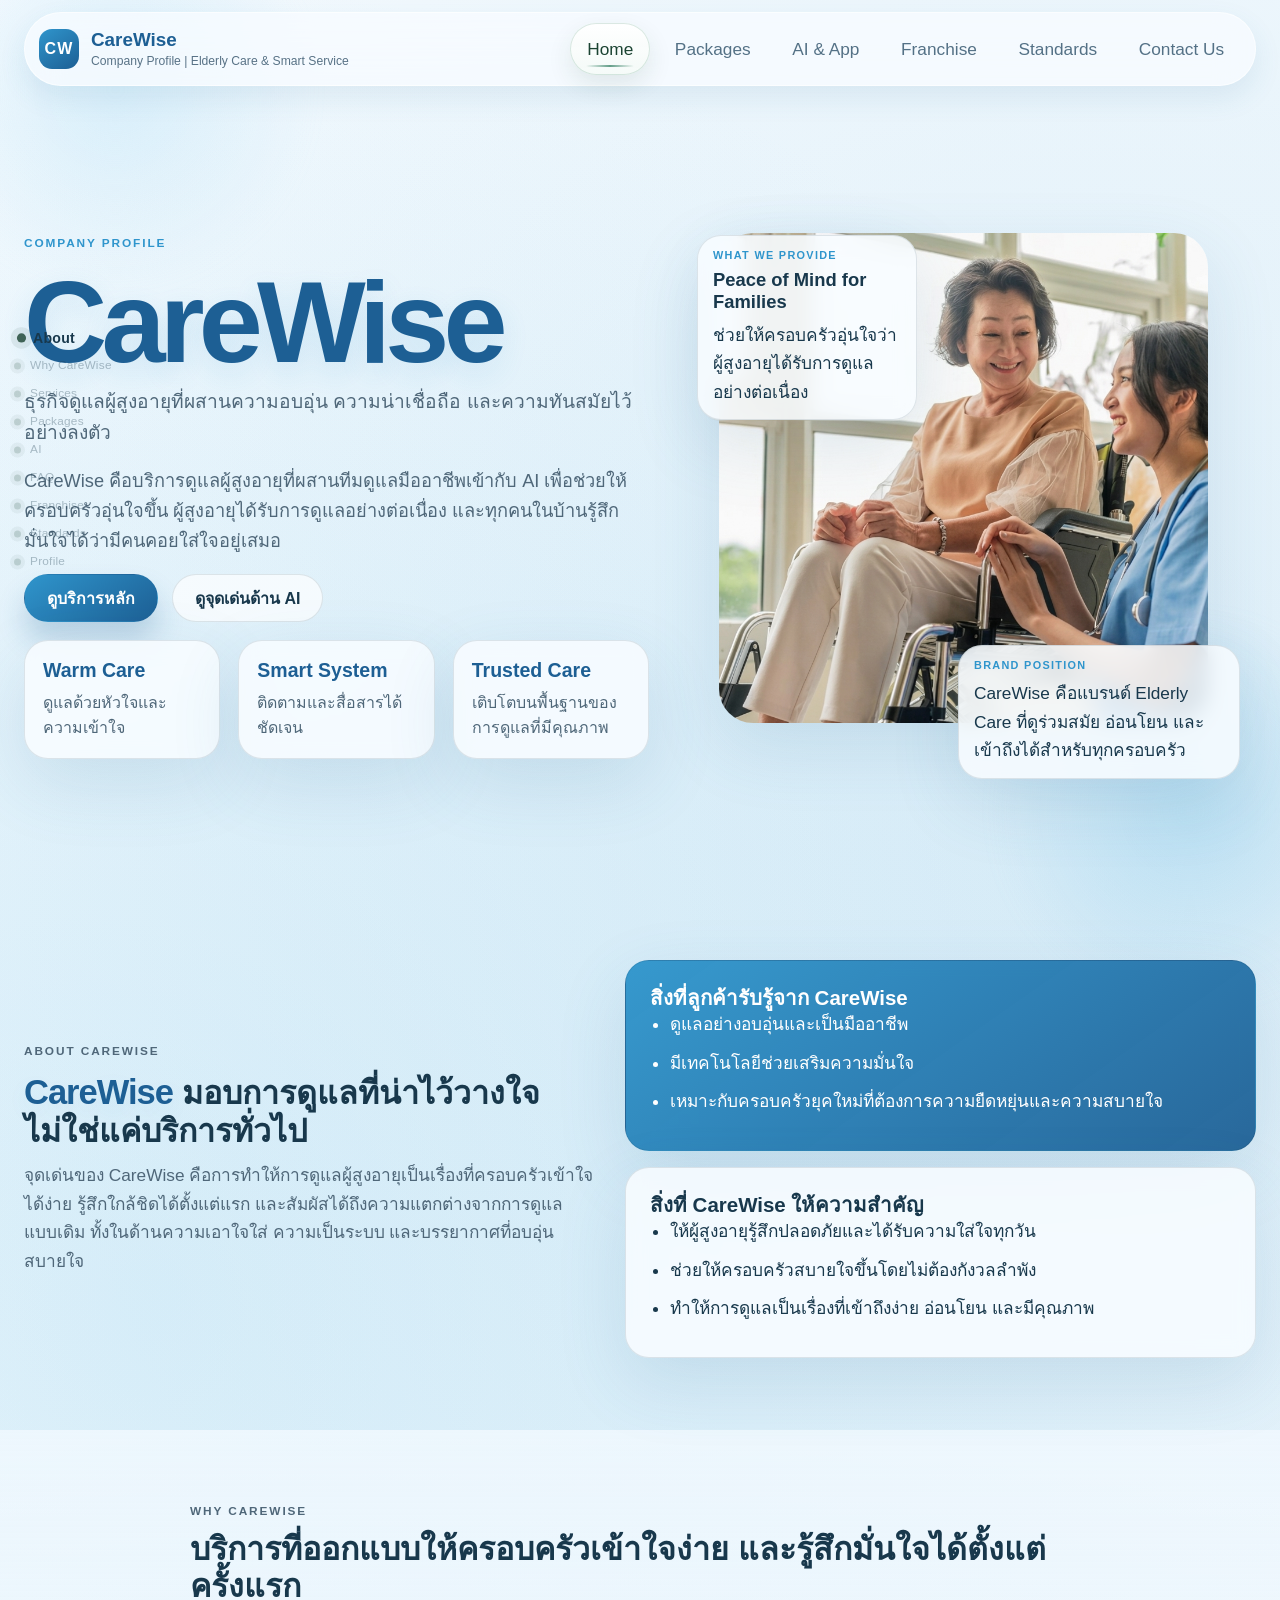
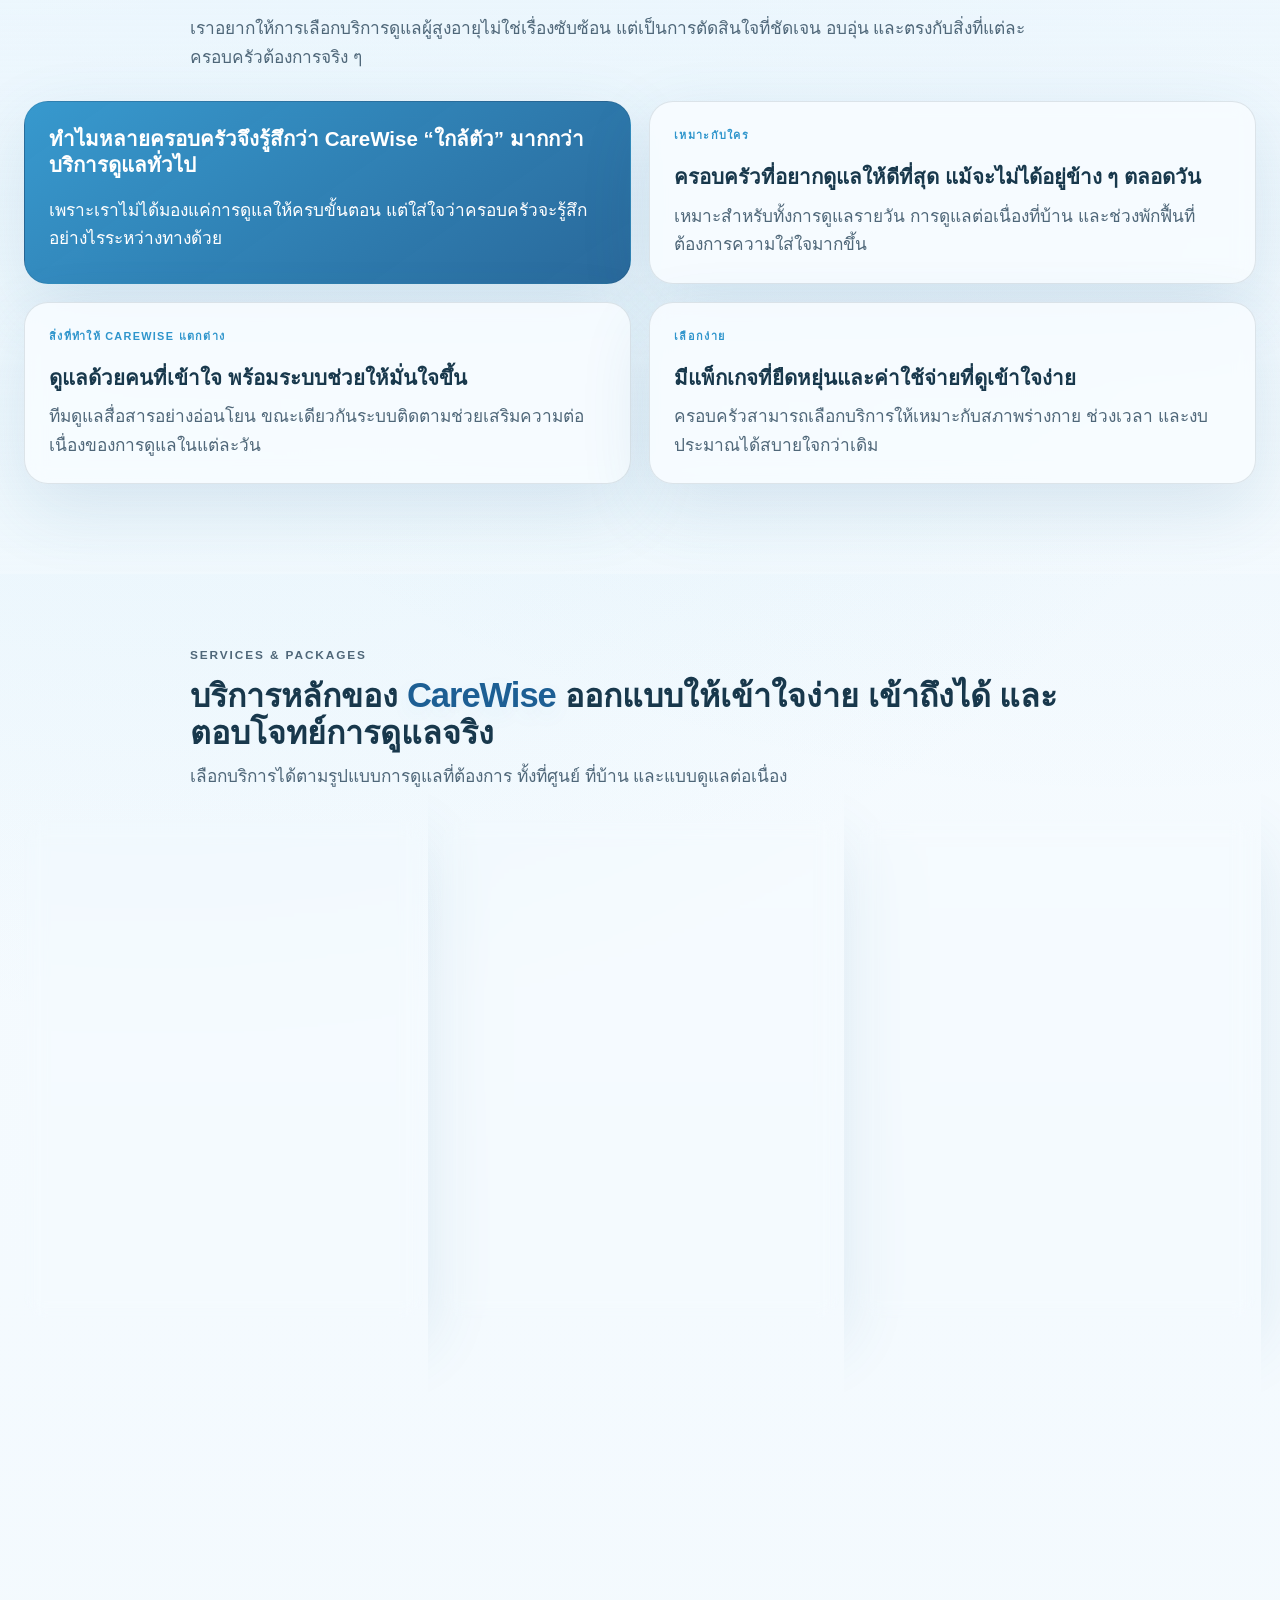
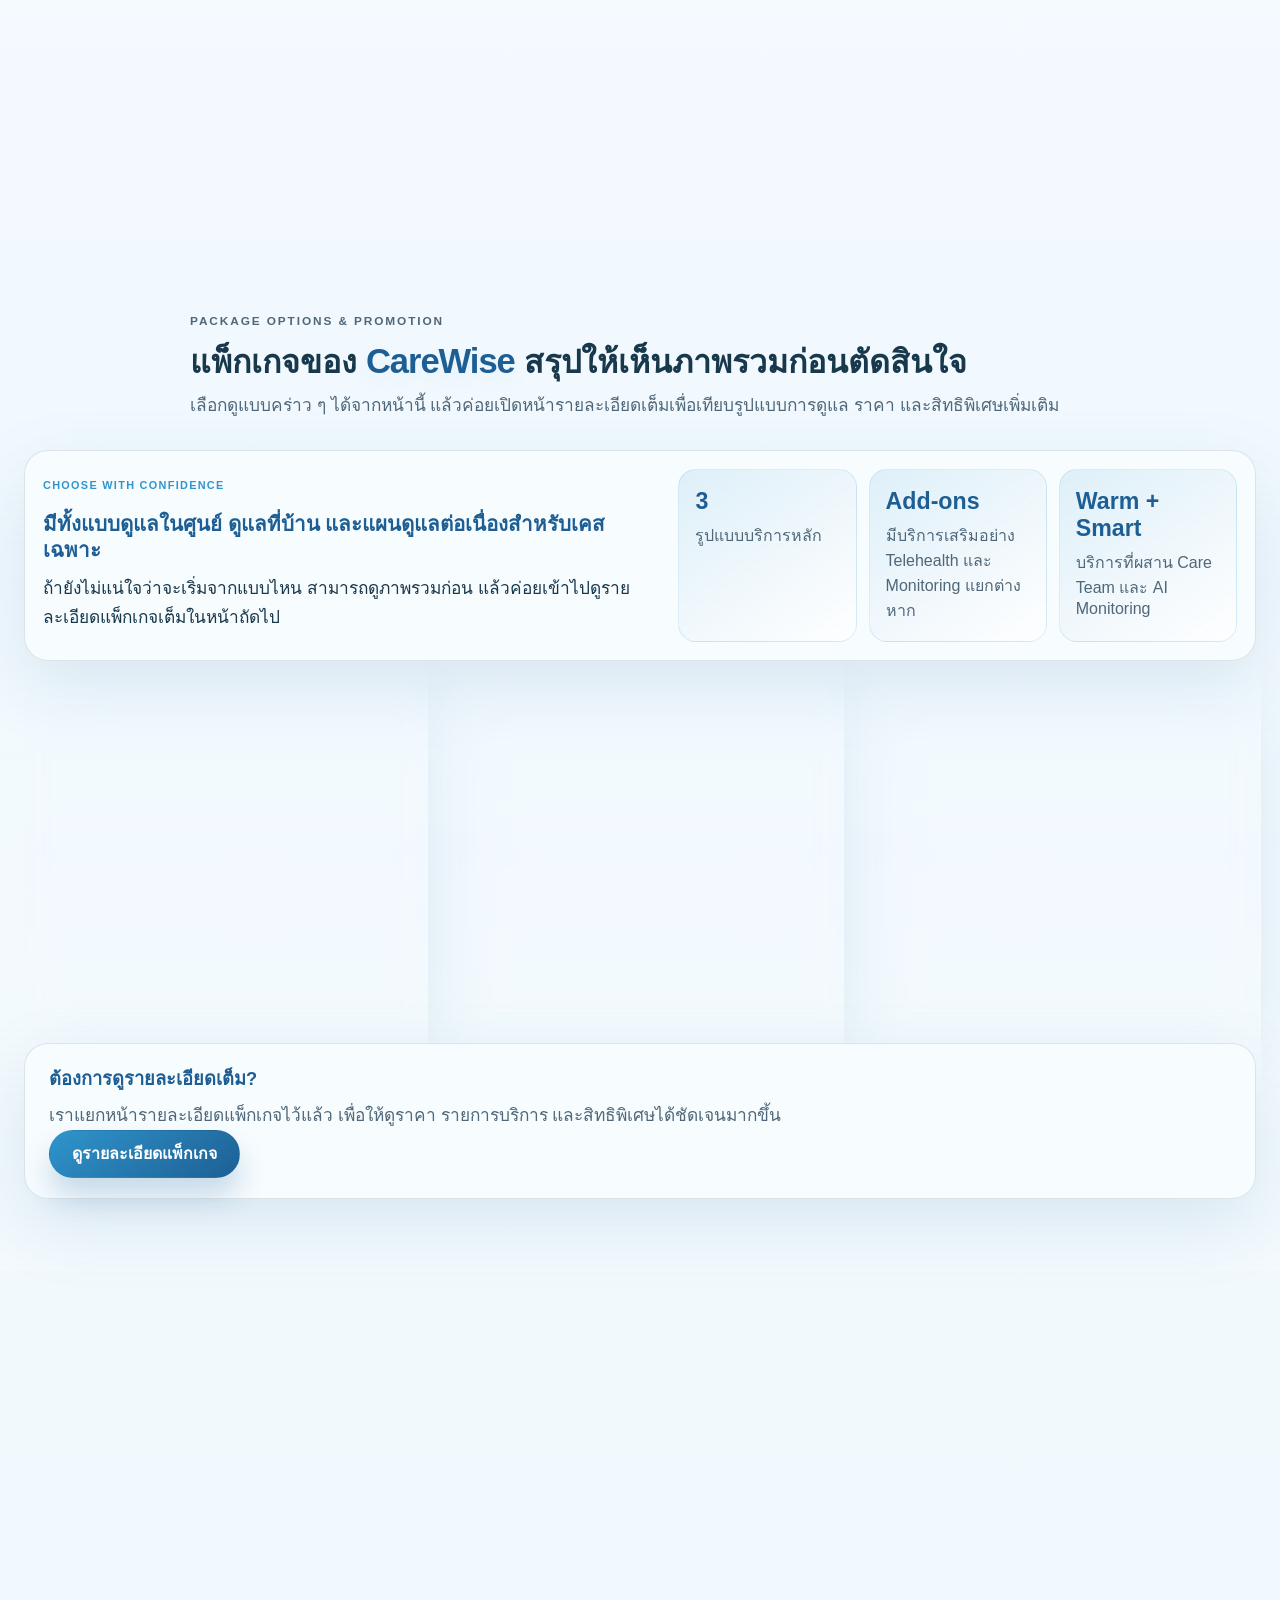
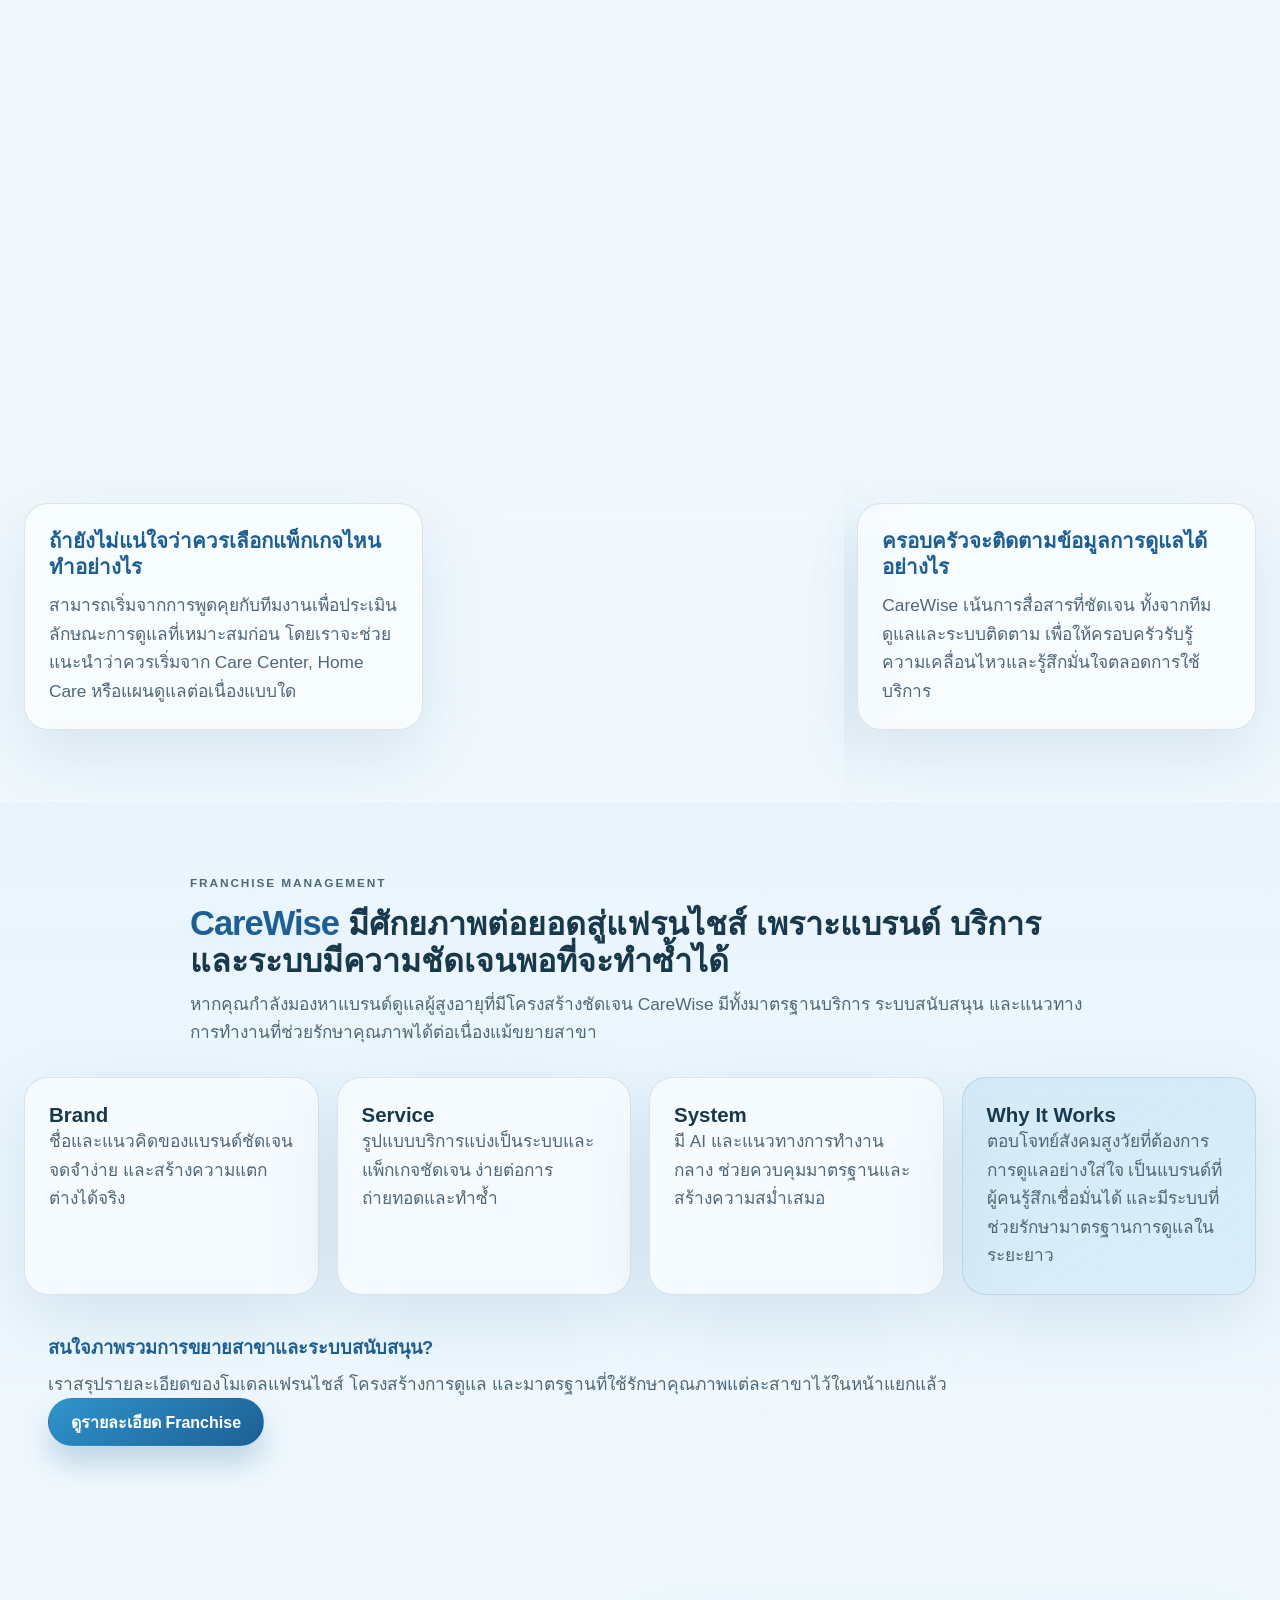
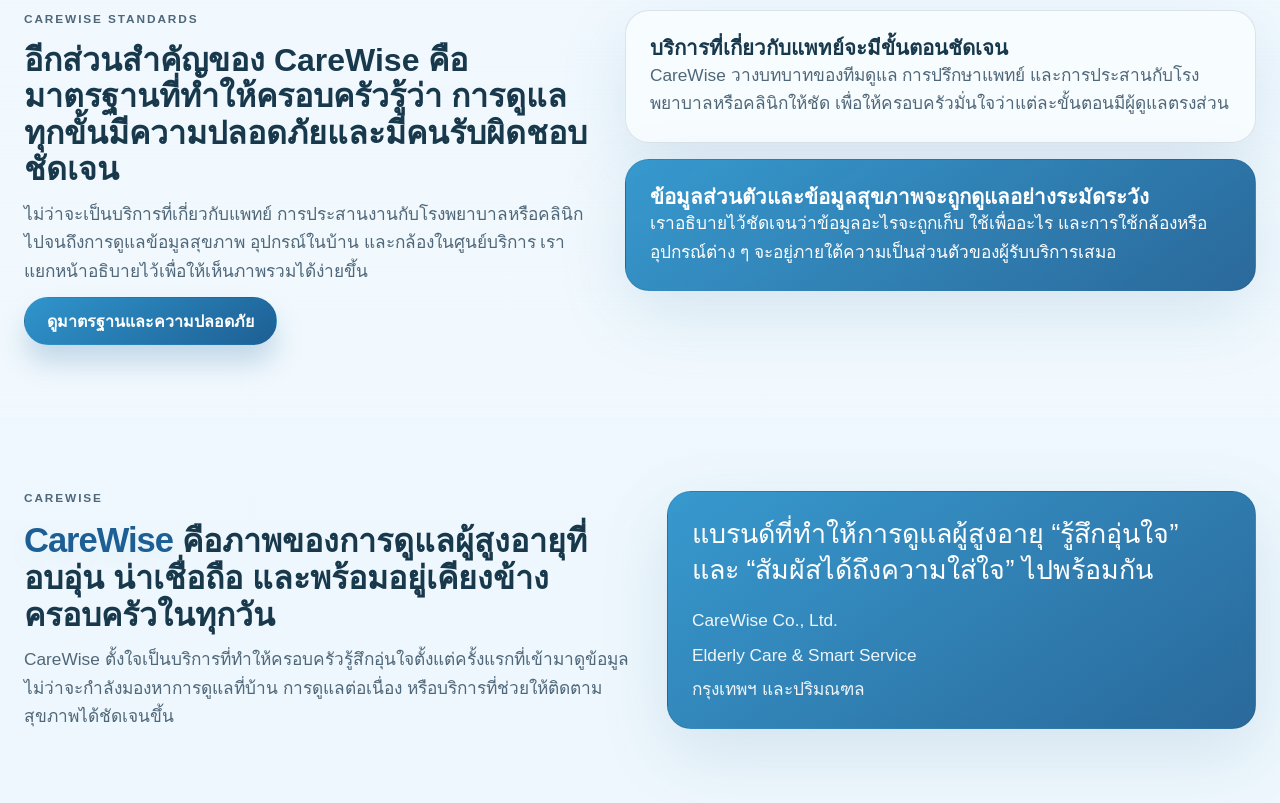
==== commit 2a167d6b: "Add files via upload" ====
--- a/index.html
+++ b/index.html
@@ -1,470 +1,463 @@
-<!DOCTYPE html>
-<html lang="th">
-<head>
-  <meta charset="UTF-8">
-  <meta name="viewport" content="width=device-width, initial-scale=1.0">
-  <title>CareWise | Company Profile</title>
-  <meta name="description" content="CareWise บริการดูแลผู้สูงอายุแบบมืออาชีพ ครอบคลุมทั้ง Care Center, Home Care และ Care Program พร้อมระบบ AI Guardian ติดตามสุขภาพแบบเรียลไทม์">
-  <meta property="og:type" content="website">
-  <meta property="og:title" content="CareWise | Company Profile">
-  <meta property="og:description" content="CareWise บริการดูแลผู้สูงอายุแบบมืออาชีพ ครอบคลุมทั้ง Care Center, Home Care และ Care Program พร้อมระบบ AI Guardian ติดตามสุขภาพแบบเรียลไทม์">
-  <meta property="og:image" content="images/og-cover.jpg">
-  <meta name="twitter:card" content="summary_large_image">
-  <link rel="stylesheet" href="styles.css">
-</head>
-<body>
-  <div class="ambient ambient-left"></div>
-  <div class="ambient ambient-right"></div>
-
-  <aside class="section-rail" aria-label="Page sections">
-    <a class="section-dot" href="#about" data-label="About" aria-label="About section"></a>
-    <a class="section-dot" href="#why-carewise" data-label="Why CareWise" aria-label="Why CareWise section"></a>
-    <a class="section-dot" href="#services" data-label="Services" aria-label="Services section"></a>
-    <a class="section-dot" href="#packages" data-label="Packages" aria-label="Packages section"></a>
-    <a class="section-dot" href="#ai" data-label="AI" aria-label="AI section"></a>
-    <a class="section-dot" href="#faq" data-label="FAQ" aria-label="FAQ section"></a>
-    <a class="section-dot" href="#franchise" data-label="Franchise" aria-label="Franchise section"></a>
-    <a class="section-dot" href="#standards" data-label="Standards" aria-label="Standards section"></a>
-    <a class="section-dot" href="#contact" data-label="Profile" aria-label="Profile section"></a>
-  </aside>
-
-  <header class="site-header">
-    <a class="brand" href="index.html" aria-label="CareWise">
-      <span class="brand-mark">CW</span>
-      <span class="brand-copy">
-        <strong>CareWise</strong>
-        <small>Company Profile | Elderly Care & Smart Service</small>
-      </span>
-    </a>
-
-    <nav class="top-nav" aria-label="Primary">
-      <a href="index.html" aria-current="page">Home</a>
-      <a href="packages.html">Packages</a>
-      <a href="ai.html">AI &amp; App</a>
-      <a href="franchise.html">Franchise</a>
-      <a href="service-area.html">Service Area</a>
-      <a href="standards.html">Standards</a>
-    </nav>
-  </header>
-
-  <main>
-    <section class="hero-section" id="hero">
-      <div class="container hero-grid">
-        <div class="hero-copy" data-reveal>
-          <p class="eyebrow">Company Profile</p>
-          <div class="hero-brand-block">
-            <h1 class="hero-brand-name">CareWise</h1>
-            <p class="hero-brand-subtitle">ธุรกิจดูแลผู้สูงอายุที่ผสานความอบอุ่น ความน่าเชื่อถือ และความทันสมัยไว้อย่างลงตัว</p>
-          </div>
-          <p class="lead">
-            CareWise คือบริการดูแลผู้สูงอายุที่ผสานทีมดูแลมืออาชีพเข้ากับ AI เพื่อช่วยให้ครอบครัวอุ่นใจขึ้น
-            ผู้สูงอายุได้รับการดูแลอย่างต่อเนื่อง และทุกคนในบ้านรู้สึกมั่นใจได้ว่ามีคนคอยใส่ใจอยู่เสมอ
-          </p>
-
-          <div class="hero-actions">
-            <a class="button button-primary" href="#services">ดูบริการหลัก</a>
-            <a class="button button-secondary" href="#ai">ดูจุดเด่นด้าน AI</a>
-          </div>
-
-          <div class="hero-points">
-            <article>
-              <strong>Warm Care</strong>
-              <span>ดูแลด้วยหัวใจและความเข้าใจ</span>
-            </article>
-            <article>
-              <strong>Smart System</strong>
-              <span>ติดตามและสื่อสารได้ชัดเจน</span>
-            </article>
-            <article>
-              <strong>Trusted Care</strong>
-              <span>เติบโตบนพื้นฐานของการดูแลที่มีคุณภาพ</span>
-            </article>
-          </div>
-        </div>
-
-        <div class="hero-visual" data-reveal>
-          <figure class="hero-image">
-            <img src="my_image/my001-enh.png" alt="CareWise elderly care service">
-          </figure>
-          <div class="hero-card card-primary">
-            <span class="mini-label">What We Provide</span>
-            <strong>Peace of Mind for Families</strong>
-            <p>ช่วยให้ครอบครัวอุ่นใจว่าผู้สูงอายุได้รับการดูแลอย่างต่อเนื่อง</p>
-          </div>
-          <div class="hero-card card-secondary">
-            <span class="mini-label">Brand Position</span>
-            <p>CareWise คือแบรนด์ Elderly Care ที่ดูร่วมสมัย อ่อนโยน และเข้าถึงได้สำหรับทุกครอบครัว</p>
-          </div>
-        </div>
-      </div>
-    </section>
-
-    <section class="content-section" id="about">
-      <div class="container split-grid">
-        <div class="section-copy" data-reveal>
-          <p class="eyebrow">About CareWise</p>
-          <h2><span class="brand-inline">CareWise</span> มอบการดูแลที่น่าไว้วางใจ ไม่ใช่แค่บริการทั่วไป</h2>
-          <p>
-            จุดเด่นของ CareWise คือการทำให้การดูแลผู้สูงอายุเป็นเรื่องที่ครอบครัวเข้าใจได้ง่าย รู้สึกใกล้ชิดได้ตั้งแต่แรก
-            และสัมผัสได้ถึงความแตกต่างจากการดูแลแบบเดิม ทั้งในด้านความเอาใจใส่ ความเป็นระบบ และบรรยากาศที่อบอุ่นสบายใจ
-          </p>
-        </div>
-
-        <div class="card-stack">
-          <article class="info-card emphasis" data-reveal>
-            <h3>สิ่งที่ลูกค้ารับรู้จาก CareWise</h3>
-            <ul class="clean-list">
-              <li>ดูแลอย่างอบอุ่นและเป็นมืออาชีพ</li>
-              <li>มีเทคโนโลยีช่วยเสริมความมั่นใจ</li>
-              <li>เหมาะกับครอบครัวยุคใหม่ที่ต้องการความยืดหยุ่นและความสบายใจ</li>
-            </ul>
-          </article>
-
-          <article class="info-card" data-reveal>
-            <h3>สิ่งที่ CareWise ให้ความสำคัญ</h3>
-            <ul class="clean-list">
-              <li>ให้ผู้สูงอายุรู้สึกปลอดภัยและได้รับความใส่ใจทุกวัน</li>
-              <li>ช่วยให้ครอบครัวสบายใจขึ้นโดยไม่ต้องกังวลลำพัง</li>
-              <li>ทำให้การดูแลเป็นเรื่องที่เข้าถึงง่าย อ่อนโยน และมีคุณภาพ</li>
-            </ul>
-          </article>
-        </div>
-      </div>
-    </section>
-
-    <section class="content-section tone-soft" id="why-carewise">
-      <div class="container">
-        <div class="section-head center" data-reveal>
-          <p class="eyebrow">Why CareWise</p>
-          <h2>บริการที่ออกแบบให้ครอบครัวเข้าใจง่าย และรู้สึกมั่นใจได้ตั้งแต่ครั้งแรก</h2>
-          <p>เราอยากให้การเลือกบริการดูแลผู้สูงอายุไม่ใช่เรื่องซับซ้อน แต่เป็นการตัดสินใจที่ชัดเจน อบอุ่น และตรงกับสิ่งที่แต่ละครอบครัวต้องการจริง ๆ</p>
-        </div>
-
-        <div class="audience-grid">
-          <article class="audience-card emphasis" data-reveal>
-            <h3>ทำไมหลายครอบครัวจึงรู้สึกว่า CareWise “ใกล้ตัว” มากกว่าบริการดูแลทั่วไป</h3>
-            <p>เพราะเราไม่ได้มองแค่การดูแลให้ครบขั้นตอน แต่ใส่ใจว่าครอบครัวจะรู้สึกอย่างไรระหว่างทางด้วย</p>
-          </article>
-          <article class="audience-card" data-reveal>
-            <span class="mini-label">เหมาะกับใคร</span>
-            <h3>ครอบครัวที่อยากดูแลให้ดีที่สุด แม้จะไม่ได้อยู่ข้าง ๆ ตลอดวัน</h3>
-            <p>เหมาะสำหรับทั้งการดูแลรายวัน การดูแลต่อเนื่องที่บ้าน และช่วงพักฟื้นที่ต้องการความใส่ใจมากขึ้น</p>
-          </article>
-          <article class="audience-card" data-reveal>
-            <span class="mini-label">สิ่งที่ทำให้ CareWise แตกต่าง</span>
-            <h3>ดูแลด้วยคนที่เข้าใจ พร้อมระบบช่วยให้มั่นใจขึ้น</h3>
-            <p>ทีมดูแลสื่อสารอย่างอ่อนโยน ขณะเดียวกันระบบติดตามช่วยเสริมความต่อเนื่องของการดูแลในแต่ละวัน</p>
-          </article>
-          <article class="audience-card" data-reveal>
-            <span class="mini-label">เลือกง่าย</span>
-            <h3>มีแพ็กเกจที่ยืดหยุ่นและค่าใช้จ่ายที่ดูเข้าใจง่าย</h3>
-            <p>ครอบครัวสามารถเลือกบริการให้เหมาะกับสภาพร่างกาย ช่วงเวลา และงบประมาณได้สบายใจกว่าเดิม</p>
-          </article>
-        </div>
-      </div>
-    </section>
-
-    <section class="content-section" id="services">
-      <div class="container">
-        <div class="section-head center" data-reveal>
-          <p class="eyebrow">Services &amp; Packages</p>
-          <h2>บริการหลักของ <span class="brand-inline">CareWise</span> ออกแบบให้เข้าใจง่าย เข้าถึงได้ และตอบโจทย์การดูแลจริง</h2>
-          <p>เลือกบริการได้ตามรูปแบบการดูแลที่ต้องการ ทั้งที่ศูนย์ ที่บ้าน และแบบดูแลต่อเนื่อง</p>
-        </div>
-
-        <div class="services-grid">
-          <article class="service-card" data-reveal>
-            <img src="images/svg/svg/001-elderly.svg" alt="Care Center icon">
-            <h3>Care Center</h3>
-            <p>ดูแลรายวันและระยะสั้นในศูนย์ที่ปลอดภัย อบอุ่น และเป็นมิตร</p>
-            <ul class="clean-list">
-              <li>เหมาะกับการดูแลรายวันและระยะสั้น</li>
-              <li>มีกิจกรรม อาหาร และทีมดูแลคอยใส่ใจ</li>
-            </ul>
-            <div class="service-detail">
-              <strong>เหมาะสำหรับ</strong>
-              <p>ครอบครัวที่ต้องการดูแลแบบไป-กลับ หรือช่วงพักฟื้นระยะสั้น</p>
-            </div>
-          </article>
-
-          <article class="service-card" data-reveal>
-            <img src="images/svg/svg/004-nurse.svg" alt="Home Care icon">
-            <h3>Home Care</h3>
-            <p>บริการดูแลถึงบ้านสำหรับครอบครัวที่ต้องการความสะดวกและใกล้ชิด</p>
-            <ul class="clean-list">
-              <li>ดูแลในสภาพแวดล้อมที่ผู้สูงอายุคุ้นเคย</li>
-              <li>เลือกเพิ่มบริการเสริมอย่าง Telehealth และ Monitoring ได้</li>
-            </ul>
-            <div class="service-detail">
-              <strong>เหมาะสำหรับ</strong>
-              <p>ครอบครัวที่อยากให้ผู้สูงอายุอยู่บ้าน แต่ยังได้รับการดูแลอย่างต่อเนื่อง</p>
-            </div>
-          </article>
-
-          <article class="service-card" data-reveal>
-            <img src="images/svg/svg/006-elderly-3.svg" alt="Partnership icon">
-            <h3>Partnership Service</h3>
-            <p>แผนดูแลต่อเนื่องร่วมกับโรงพยาบาล คลินิก หรือองค์กร</p>
-            <ul class="clean-list">
-              <li>ช่วยให้การดูแลต่อเนื่องและเป็นระบบมากขึ้น</li>
-              <li>เหมาะกับการดูแลหลังออกจากโรงพยาบาล</li>
-            </ul>
-            <div class="service-detail">
-              <strong>เหมาะสำหรับ</strong>
-              <p>ผู้ที่ต้องการเชื่อมการดูแลจากทีมสุขภาพสู่บ้านหรือศูนย์ดูแลอย่างราบรื่น</p>
-            </div>
-          </article>
-        </div>
-
-        <div class="highlight-band" data-reveal>
-          <figure class="highlight-image">
-            <img src="my_image/my003.jpg" alt="CareWise service atmosphere">
-          </figure>
-          <div class="highlight-copy">
-            <strong>จุดเด่นของ CareWise คือการทำให้ผู้สูงอายุและครอบครัวรู้สึกว่า “มีคนเข้าใจและพร้อมดูแลอยู่ข้าง ๆ”</strong>
-            <p>เราให้ความสำคัญกับความสบายใจ ความใกล้ชิด และการดูแลที่สัมผัสได้จริง เพื่อให้ทุกวันของผู้สูงอายุเต็มไปด้วยความอบอุ่นและความมั่นใจ</p>
-          </div>
-        </div>
-      </div>
-    </section>
-
-    <section class="content-section tone-soft" id="packages">
-      <div class="container">
-        <div class="section-head center" data-reveal>
-          <p class="eyebrow">Package Options &amp; Promotion</p>
-          <h2>แพ็กเกจของ <span class="brand-inline">CareWise</span> สรุปให้เห็นภาพรวมก่อนตัดสินใจ</h2>
-          <p>เลือกดูแบบคร่าว ๆ ได้จากหน้านี้ แล้วค่อยเปิดหน้ารายละเอียดเต็มเพื่อเทียบรูปแบบการดูแล ราคา และสิทธิพิเศษเพิ่มเติม</p>
-        </div>
-
-        <div class="package-hero" data-reveal>
-          <div class="package-hero-copy">
-            <span class="mini-label">Choose With Confidence</span>
-            <h3>มีทั้งแบบดูแลในศูนย์ ดูแลที่บ้าน และแผนดูแลต่อเนื่องสำหรับเคสเฉพาะ</h3>
-            <p>ถ้ายังไม่แน่ใจว่าจะเริ่มจากแบบไหน สามารถดูภาพรวมก่อน แล้วค่อยเข้าไปดูรายละเอียดแพ็กเกจเต็มในหน้าถัดไป</p>
-          </div>
-          <div class="package-hero-metrics">
-            <article>
-              <strong>3</strong>
-              <span>รูปแบบบริการหลัก</span>
-            </article>
-            <article>
-              <strong>Add-ons</strong>
-              <span>มีบริการเสริมอย่าง Telehealth และ Monitoring แยกต่างหาก</span>
-            </article>
-            <article>
-              <strong>Warm + Smart</strong>
-              <span>บริการที่ผสาน Care Team และ AI Monitoring</span>
-            </article>
-          </div>
-        </div>
-
-        <div class="packages-grid">
-          <article class="package-card featured" data-reveal>
-            <div class="package-topline">
-              <span class="mini-label">Care Center</span>
-              <span class="package-badge">ดูแลได้ยืดหยุ่น</span>
-            </div>
-            <h3>ดูแลรายวันและระยะสั้นในศูนย์</h3>
-            <p>เหมาะกับครอบครัวที่ต้องการพื้นที่ดูแลที่ปลอดภัย อบอุ่น และมีทีมดูแลใกล้ชิดในช่วงกลางวันหรือพักฟื้น</p>
-            <ul class="clean-list">
-              <li>มีตัวเลือกครึ่งวัน เต็มวัน และพักค้างคืน</li>
-              <li>เหมาะกับการดูแลแบบไป-กลับหรือระยะสั้น</li>
-            </ul>
-          </article>
-
-          <article class="package-card" data-reveal>
-            <div class="package-topline">
-              <span class="mini-label">Home Care</span>
-              <span class="package-badge soft">ดูแลสบายใจที่บ้าน</span>
-            </div>
-            <h3>ดูแลถึงบ้านแบบใกล้ชิด</h3>
-            <p>สำหรับครอบครัวที่อยากให้ผู้สูงอายุอยู่บ้าน และยังได้รับการดูแลต่อเนื่องจากทีมที่เดินทางไปถึงบ้านจริง</p>
-            <ul class="clean-list">
-              <li>มีทั้งแบบรายครั้งและรายเดือน</li>
-              <li>เหมาะกับครอบครัวที่ต้องการดูแลต่อเนื่องที่บ้าน</li>
-            </ul>
-          </article>
-
-          <article class="package-card" data-reveal>
-            <div class="package-topline">
-              <span class="mini-label">Care Program</span>
-              <span class="package-badge soft">ออกแบบตามความต้องการ</span>
-            </div>
-            <h3>แผนดูแลต่อเนื่องสำหรับเคสเฉพาะ</h3>
-            <p>เหมาะกับการดูแลหลังออกจากโรงพยาบาล แผนสำหรับองค์กร หรือบริการที่ต้องปรับตามบริบทของแต่ละเคส</p>
-            <ul class="clean-list">
-              <li>เหมาะกับเคสที่ต้องการออกแบบบริการเฉพาะ</li>
-              <li>ช่วยเชื่อมครอบครัว ทีมดูแล และพาร์ทเนอร์สุขภาพ</li>
-            </ul>
-          </article>
-        </div>
-
-        <div class="package-footnote" data-reveal>
-          <strong>ต้องการดูรายละเอียดเต็ม?</strong>
-          <p>เราแยกหน้ารายละเอียดแพ็กเกจไว้แล้ว เพื่อให้ดูราคา รายการบริการ และสิทธิพิเศษได้ชัดเจนมากขึ้น</p>
-          <div class="hero-actions">
-            <a class="button button-primary" href="packages.html">ดูรายละเอียดแพ็กเกจ</a>
-          </div>
-        </div>
-      </div>
-    </section>
-
-    <section class="content-section" id="ai">
-      <div class="container split-grid align-start">
-        <div class="section-copy" data-reveal>
-          <p class="eyebrow">AI & Innovation</p>
-          <h2>Guardian AI คือเหตุผลสำคัญที่ทำให้ <span class="brand-inline">CareWise</span> ไม่ใช่แค่ธุรกิจดูแลผู้สูงอายุทั่วไป</h2>
-          <p>
-            AI ช่วยให้การดูแลของ CareWise ต่อเนื่องขึ้น อ่านข้อมูลได้ชัดขึ้น และตอบสนองได้เร็วขึ้น
-            โดยยังคงความอบอุ่นของทีมดูแลไว้ครบ เพื่อให้ครอบครัวสบายใจและมั่นใจได้มากขึ้นในทุกวัน
-          </p>
-
-          <div class="section-footnote" data-reveal>
-            <strong>อยากเห็นว่า AI ช่วยดูแลอย่างไรในภาพรวม?</strong>
-            <p>เราแยกหน้าอธิบายบทบาทของ Guardian AI ไว้ให้แล้ว เพื่อให้เห็นชัดว่าเทคโนโลยีช่วยติดตาม ดูแล และสื่อสารกับครอบครัวอย่างไรบ้าง</p>
-            <div class="hero-actions">
-              <a class="button button-primary" href="ai.html">ดูรายละเอียด AI &amp; App</a>
-            </div>
-          </div>
-        </div>
-
-        <div class="feature-grid">
-          <article class="feature-card" data-reveal>
-            <strong>Monitoring</strong>
-            <span>AI ช่วยติดตามข้อมูลสุขภาพและพฤติกรรมโดยละเอียด เพื่อให้การดูแลมีความต่อเนื่อง</span>
-          </article>
-          <article class="feature-card" data-reveal>
-            <strong>Alerts</strong>
-            <span>ระบบแจ้งเตือนช่วยให้ครอบครัวรู้สึกว่ามีผู้ช่วยคอยดูแลอยู่เสมอ</span>
-          </article>
-          <article class="feature-card" data-reveal>
-            <strong>Personalization</strong>
-            <span>ข้อมูลจาก AI ช่วยให้การดูแลเหมาะกับผู้สูงอายุแต่ละคนมากขึ้น และตอบสนองได้ตรงความต้องการ</span>
-          </article>
-          <article class="feature-card" data-reveal>
-            <strong>Innovation Image</strong>
-            <span>AI ช่วยให้ CareWise ดูเป็นธุรกิจยุคใหม่ที่เข้าใจทั้งเทคโนโลยีและความรู้สึกของผู้รับบริการ</span>
-          </article>
-        </div>
-
-      </div>
-    </section>
-
-    <section class="content-section" id="faq">
-      <div class="container">
-        <div class="section-head center" data-reveal>
-          <p class="eyebrow">FAQ</p>
-          <h2>คำถามที่ครอบครัวมักอยากรู้ก่อนเริ่มใช้บริการ</h2>
-          <p>เราอยากให้การเริ่มต้นพูดคุยกับ CareWise เป็นเรื่องง่าย จึงสรุปคำถามพื้นฐานที่หลายครอบครัวมักใช้ประกอบการตัดสินใจไว้ให้ชัดเจน</p>
-        </div>
-
-        <div class="faq-grid">
-          <article class="faq-card" data-reveal>
-            <h3>ถ้ายังไม่แน่ใจว่าควรเลือกแพ็กเกจไหน ทำอย่างไร</h3>
-            <p>สามารถเริ่มจากการพูดคุยกับทีมงานเพื่อประเมินลักษณะการดูแลที่เหมาะสมก่อน โดยเราจะช่วยแนะนำว่าควรเริ่มจาก Care Center, Home Care หรือแผนดูแลต่อเนื่องแบบใด</p>
-          </article>
-          <article class="faq-card" data-reveal>
-            <h3>สามารถปรับแผนการดูแลระหว่างทางได้หรือไม่</h3>
-            <p>ได้ หากสภาพร่างกายหรือความต้องการของผู้สูงอายุเปลี่ยนไป ทีมงานสามารถช่วยปรับรูปแบบบริการ ความถี่ หรืออุปกรณ์เสริมให้เหมาะสมมากขึ้น</p>
-          </article>
-          <article class="faq-card" data-reveal>
-            <h3>ครอบครัวจะติดตามข้อมูลการดูแลได้อย่างไร</h3>
-            <p>CareWise เน้นการสื่อสารที่ชัดเจน ทั้งจากทีมดูแลและระบบติดตาม เพื่อให้ครอบครัวรับรู้ความเคลื่อนไหวและรู้สึกมั่นใจตลอดการใช้บริการ</p>
-          </article>
-        </div>
-      </div>
-    </section>
-
-    <section class="content-section tone-accent" id="franchise">
-      <div class="container">
-        <div class="section-head center" data-reveal>
-          <p class="eyebrow">Franchise Management</p>
-          <h2><span class="brand-inline">CareWise</span> มีศักยภาพต่อยอดสู่แฟรนไชส์ เพราะแบรนด์ บริการ และระบบมีความชัดเจนพอที่จะทำซ้ำได้</h2>
-          <p>หากคุณกำลังมองหาแบรนด์ดูแลผู้สูงอายุที่มีโครงสร้างชัดเจน CareWise มีทั้งมาตรฐานบริการ ระบบสนับสนุน และแนวทางการทำงานที่ช่วยรักษาคุณภาพได้ต่อเนื่องแม้ขยายสาขา</p>
-        </div>
-
-        <div class="franchise-grid">
-          <article class="model-card" data-reveal>
-            <h3>Brand</h3>
-            <p>ชื่อและแนวคิดของแบรนด์ชัดเจน จดจำง่าย และสร้างความแตกต่างได้จริง</p>
-          </article>
-          <article class="model-card" data-reveal>
-            <h3>Service</h3>
-            <p>รูปแบบบริการแบ่งเป็นระบบและแพ็กเกจชัดเจน ง่ายต่อการถ่ายทอดและทำซ้ำ</p>
-          </article>
-          <article class="model-card" data-reveal>
-            <h3>System</h3>
-            <p>มี AI และแนวทางการทำงานกลาง ช่วยควบคุมมาตรฐานและสร้างความสม่ำเสมอ</p>
-          </article>
-          <article class="model-card highlight" data-reveal>
-            <h3>Why It Works</h3>
-            <p>ตอบโจทย์สังคมสูงวัยที่ต้องการการดูแลอย่างใส่ใจ เป็นแบรนด์ที่ผู้คนรู้สึกเชื่อมั่นได้ และมีระบบที่ช่วยรักษามาตรฐานการดูแลในระยะยาว</p>
-          </article>
-        </div>
-
-        <div class="section-footnote" data-reveal>
-          <strong>สนใจภาพรวมการขยายสาขาและระบบสนับสนุน?</strong>
-          <p>เราสรุปรายละเอียดของโมเดลแฟรนไชส์ โครงสร้างการดูแล และมาตรฐานที่ใช้รักษาคุณภาพแต่ละสาขาไว้ในหน้าแยกแล้ว</p>
-          <div class="hero-actions">
-            <a class="button button-primary" href="franchise.html">ดูรายละเอียด Franchise</a>
-          </div>
-        </div>
-      </div>
-    </section>
-
-    <section class="content-section tone-soft" id="standards">
-      <div class="container split-grid align-start">
-        <div class="section-copy" data-reveal>
-          <p class="eyebrow">CareWise Standards</p>
-          <h2>อีกส่วนสำคัญของ CareWise คือมาตรฐานที่ทำให้ครอบครัวรู้ว่า การดูแลทุกขั้นมีความปลอดภัยและมีคนรับผิดชอบชัดเจน</h2>
-          <p>
-            ไม่ว่าจะเป็นบริการที่เกี่ยวกับแพทย์ การประสานงานกับโรงพยาบาลหรือคลินิก
-            ไปจนถึงการดูแลข้อมูลสุขภาพ อุปกรณ์ในบ้าน และกล้องในศูนย์บริการ
-            เราแยกหน้าอธิบายไว้เพื่อให้เห็นภาพรวมได้ง่ายขึ้น
-          </p>
-          <div class="hero-actions" data-reveal>
-            <a class="button button-primary" href="standards.html">ดูมาตรฐานและความปลอดภัย</a>
-          </div>
-        </div>
-
-        <div class="card-stack">
-          <article class="info-card" data-reveal>
-            <h3>บริการที่เกี่ยวกับแพทย์จะมีขั้นตอนชัดเจน</h3>
-            <p>CareWise วางบทบาทของทีมดูแล การปรึกษาแพทย์ และการประสานกับโรงพยาบาลหรือคลินิกให้ชัด เพื่อให้ครอบครัวมั่นใจว่าแต่ละขั้นตอนมีผู้ดูแลตรงส่วน</p>
-          </article>
-          <article class="info-card emphasis" data-reveal>
-            <h3>ข้อมูลส่วนตัวและข้อมูลสุขภาพจะถูกดูแลอย่างระมัดระวัง</h3>
-            <p>เราอธิบายไว้ชัดเจนว่าข้อมูลอะไรจะถูกเก็บ ใช้เพื่ออะไร และการใช้กล้องหรืออุปกรณ์ต่าง ๆ จะอยู่ภายใต้ความเป็นส่วนตัวของผู้รับบริการเสมอ</p>
-          </article>
-        </div>
-      </div>
-    </section>
-
-    <section class="content-section contact-section" id="contact">
-      <div class="container contact-grid">
-        <div class="contact-copy" data-reveal>
-          <p class="eyebrow">CareWise</p>
-          <h2><span class="brand-inline">CareWise</span> คือภาพของการดูแลผู้สูงอายุที่อบอุ่น น่าเชื่อถือ และพร้อมอยู่เคียงข้างครอบครัวในทุกวัน</h2>
-          <p>
-            CareWise ตั้งใจเป็นบริการที่ทำให้ครอบครัวรู้สึกอุ่นใจตั้งแต่ครั้งแรกที่เข้ามาดูข้อมูล
-            ไม่ว่าจะกำลังมองหาการดูแลที่บ้าน การดูแลต่อเนื่อง หรือบริการที่ช่วยให้ติดตามสุขภาพได้ชัดเจนขึ้น
-          </p>
-        </div>
-
-        <div class="contact-card" data-reveal>
-          <p class="closing-quote">แบรนด์ที่ทำให้การดูแลผู้สูงอายุ “รู้สึกอุ่นใจ” และ “สัมผัสได้ถึงความใส่ใจ” ไปพร้อมกัน</p>
-          <div class="contact-meta">
-            <span>CareWise Co., Ltd.</span>
-            <span>Elderly Care &amp; Smart Service</span>
-            <span>กรุงเทพฯ และปริมณฑล</span>
-          </div>
-        </div>
-      </div>
-    </section>
-  </main>
-
-  <button class="back-to-top" id="backToTop" type="button" aria-label="Back to top">↑</button>
-
-  <script src="script.js"></script>
-</body>
-</html>
+﻿<!DOCTYPE html>
+<html lang="th">
+<head>
+  <meta charset="UTF-8">
+  <meta name="viewport" content="width=device-width, initial-scale=1.0">
+  <title>CareWise | Company Profile</title>
+  <meta name="description" content="CareWise บริการดูแลผู้สูงอายุแบบมืออาชีพ ครอบคลุมทั้ง Care Center, Home Care และ Care Program พร้อมระบบ AI Guardian ติดตามสุขภาพแบบเรียลไทม์">
+  <meta property="og:type" content="website">
+  <meta property="og:title" content="CareWise | Company Profile">
+  <meta property="og:description" content="CareWise บริการดูแลผู้สูงอายุแบบมืออาชีพ ครอบคลุมทั้ง Care Center, Home Care และ Care Program พร้อมระบบ AI Guardian ติดตามสุขภาพแบบเรียลไทม์">
+  <meta property="og:image" content="images/og-cover.jpg">
+  <meta name="twitter:card" content="summary_large_image">
+  <link rel="stylesheet" href="styles.css">
+</head>
+<body>
+  <div class="ambient ambient-left"></div>
+  <div class="ambient ambient-right"></div>
+
+  <aside class="section-rail" aria-label="Page sections">
+    <a class="section-dot" href="#about" data-label="About" aria-label="About section"></a>
+    <a class="section-dot" href="#why-carewise" data-label="Why CareWise" aria-label="Why CareWise section"></a>
+    <a class="section-dot" href="#services" data-label="Services" aria-label="Services section"></a>
+    <a class="section-dot" href="#packages" data-label="Packages" aria-label="Packages section"></a>
+    <a class="section-dot" href="#ai" data-label="AI" aria-label="AI section"></a>
+    <a class="section-dot" href="#faq" data-label="FAQ" aria-label="FAQ section"></a>
+    <a class="section-dot" href="#franchise" data-label="Franchise" aria-label="Franchise section"></a>
+    <a class="section-dot" href="#standards" data-label="Standards" aria-label="Standards section"></a>
+    <a class="section-dot" href="#contact" data-label="Profile" aria-label="Profile section"></a>
+  </aside>
+
+  <header class="site-header">
+    <a class="brand" href="index.html" aria-label="CareWise">
+      <span class="brand-mark">CW</span>
+      <span class="brand-copy">
+        <strong>CareWise</strong>
+        <small>Company Profile | Elderly Care & Smart Service</small>
+      </span>
+    </a>
+
+    <nav class="top-nav" aria-label="Primary"></nav>
+  </header>
+
+  <main>
+    <section class="hero-section" id="hero">
+      <div class="container hero-grid">
+        <div class="hero-copy" data-reveal>
+          <p class="eyebrow">Company Profile</p>
+          <div class="hero-brand-block">
+            <h1 class="hero-brand-name">CareWise</h1>
+            <p class="hero-brand-subtitle">ธุรกิจดูแลผู้สูงอายุที่ผสานความอบอุ่น ความน่าเชื่อถือ และความทันสมัยไว้อย่างลงตัว</p>
+          </div>
+          <p class="lead">
+            CareWise คือบริการดูแลผู้สูงอายุที่ผสานทีมดูแลมืออาชีพเข้ากับ AI เพื่อช่วยให้ครอบครัวอุ่นใจขึ้น
+            ผู้สูงอายุได้รับการดูแลอย่างต่อเนื่อง และทุกคนในบ้านรู้สึกมั่นใจได้ว่ามีคนคอยใส่ใจอยู่เสมอ
+          </p>
+
+          <div class="hero-actions">
+            <a class="button button-primary" href="#services">ดูบริการหลัก</a>
+            <a class="button button-secondary" href="#ai">ดูจุดเด่นด้าน AI</a>
+          </div>
+
+          <div class="hero-points">
+            <article>
+              <strong>Warm Care</strong>
+              <span>ดูแลด้วยหัวใจและความเข้าใจ</span>
+            </article>
+            <article>
+              <strong>Smart System</strong>
+              <span>ติดตามและสื่อสารได้ชัดเจน</span>
+            </article>
+            <article>
+              <strong>Trusted Care</strong>
+              <span>เติบโตบนพื้นฐานของการดูแลที่มีคุณภาพ</span>
+            </article>
+          </div>
+        </div>
+
+        <div class="hero-visual" data-reveal>
+          <figure class="hero-image">
+            <img src="my_image/my001-enh.png" alt="CareWise elderly care service">
+          </figure>
+          <div class="hero-card card-primary">
+            <span class="mini-label">What We Provide</span>
+            <strong>Peace of Mind for Families</strong>
+            <p>ช่วยให้ครอบครัวอุ่นใจว่าผู้สูงอายุได้รับการดูแลอย่างต่อเนื่อง</p>
+          </div>
+          <div class="hero-card card-secondary">
+            <span class="mini-label">Brand Position</span>
+            <p>CareWise คือแบรนด์ Elderly Care ที่ดูร่วมสมัย อ่อนโยน และเข้าถึงได้สำหรับทุกครอบครัว</p>
+          </div>
+        </div>
+      </div>
+    </section>
+
+    <section class="content-section" id="about">
+      <div class="container split-grid">
+        <div class="section-copy" data-reveal>
+          <p class="eyebrow">About CareWise</p>
+          <h2><span class="brand-inline">CareWise</span> มอบการดูแลที่น่าไว้วางใจ ไม่ใช่แค่บริการทั่วไป</h2>
+          <p>
+            จุดเด่นของ CareWise คือการทำให้การดูแลผู้สูงอายุเป็นเรื่องที่ครอบครัวเข้าใจได้ง่าย รู้สึกใกล้ชิดได้ตั้งแต่แรก
+            และสัมผัสได้ถึงความแตกต่างจากการดูแลแบบเดิม ทั้งในด้านความเอาใจใส่ ความเป็นระบบ และบรรยากาศที่อบอุ่นสบายใจ
+          </p>
+        </div>
+
+        <div class="card-stack">
+          <article class="info-card emphasis" data-reveal>
+            <h3>สิ่งที่ลูกค้ารับรู้จาก CareWise</h3>
+            <ul class="clean-list">
+              <li>ดูแลอย่างอบอุ่นและเป็นมืออาชีพ</li>
+              <li>มีเทคโนโลยีช่วยเสริมความมั่นใจ</li>
+              <li>เหมาะกับครอบครัวยุคใหม่ที่ต้องการความยืดหยุ่นและความสบายใจ</li>
+            </ul>
+          </article>
+
+          <article class="info-card" data-reveal>
+            <h3>สิ่งที่ CareWise ให้ความสำคัญ</h3>
+            <ul class="clean-list">
+              <li>ให้ผู้สูงอายุรู้สึกปลอดภัยและได้รับความใส่ใจทุกวัน</li>
+              <li>ช่วยให้ครอบครัวสบายใจขึ้นโดยไม่ต้องกังวลลำพัง</li>
+              <li>ทำให้การดูแลเป็นเรื่องที่เข้าถึงง่าย อ่อนโยน และมีคุณภาพ</li>
+            </ul>
+          </article>
+        </div>
+      </div>
+    </section>
+
+    <section class="content-section tone-soft" id="why-carewise">
+      <div class="container">
+        <div class="section-head center" data-reveal>
+          <p class="eyebrow">Why CareWise</p>
+          <h2>บริการที่ออกแบบให้ครอบครัวเข้าใจง่าย และรู้สึกมั่นใจได้ตั้งแต่ครั้งแรก</h2>
+          <p>เราอยากให้การเลือกบริการดูแลผู้สูงอายุไม่ใช่เรื่องซับซ้อน แต่เป็นการตัดสินใจที่ชัดเจน อบอุ่น และตรงกับสิ่งที่แต่ละครอบครัวต้องการจริง ๆ</p>
+        </div>
+
+        <div class="audience-grid">
+          <article class="audience-card emphasis" data-reveal>
+            <h3>ทำไมหลายครอบครัวจึงรู้สึกว่า CareWise “ใกล้ตัว” มากกว่าบริการดูแลทั่วไป</h3>
+            <p>เพราะเราไม่ได้มองแค่การดูแลให้ครบขั้นตอน แต่ใส่ใจว่าครอบครัวจะรู้สึกอย่างไรระหว่างทางด้วย</p>
+          </article>
+          <article class="audience-card" data-reveal>
+            <span class="mini-label">เหมาะกับใคร</span>
+            <h3>ครอบครัวที่อยากดูแลให้ดีที่สุด แม้จะไม่ได้อยู่ข้าง ๆ ตลอดวัน</h3>
+            <p>เหมาะสำหรับทั้งการดูแลรายวัน การดูแลต่อเนื่องที่บ้าน และช่วงพักฟื้นที่ต้องการความใส่ใจมากขึ้น</p>
+          </article>
+          <article class="audience-card" data-reveal>
+            <span class="mini-label">สิ่งที่ทำให้ CareWise แตกต่าง</span>
+            <h3>ดูแลด้วยคนที่เข้าใจ พร้อมระบบช่วยให้มั่นใจขึ้น</h3>
+            <p>ทีมดูแลสื่อสารอย่างอ่อนโยน ขณะเดียวกันระบบติดตามช่วยเสริมความต่อเนื่องของการดูแลในแต่ละวัน</p>
+          </article>
+          <article class="audience-card" data-reveal>
+            <span class="mini-label">เลือกง่าย</span>
+            <h3>มีแพ็กเกจที่ยืดหยุ่นและค่าใช้จ่ายที่ดูเข้าใจง่าย</h3>
+            <p>ครอบครัวสามารถเลือกบริการให้เหมาะกับสภาพร่างกาย ช่วงเวลา และงบประมาณได้สบายใจกว่าเดิม</p>
+          </article>
+        </div>
+      </div>
+    </section>
+
+    <section class="content-section" id="services">
+      <div class="container">
+        <div class="section-head center" data-reveal>
+          <p class="eyebrow">Services &amp; Packages</p>
+          <h2>บริการหลักของ <span class="brand-inline">CareWise</span> ออกแบบให้เข้าใจง่าย เข้าถึงได้ และตอบโจทย์การดูแลจริง</h2>
+          <p>เลือกบริการได้ตามรูปแบบการดูแลที่ต้องการ ทั้งที่ศูนย์ ที่บ้าน และแบบดูแลต่อเนื่อง</p>
+        </div>
+
+        <div class="services-grid">
+          <article class="service-card" data-reveal>
+            <img src="images/svg/svg/001-elderly.svg" alt="Care Center icon">
+            <h3>Care Center</h3>
+            <p>ดูแลรายวันและระยะสั้นในศูนย์ที่ปลอดภัย อบอุ่น และเป็นมิตร</p>
+            <ul class="clean-list">
+              <li>เหมาะกับการดูแลรายวันและระยะสั้น</li>
+              <li>มีกิจกรรม อาหาร และทีมดูแลคอยใส่ใจ</li>
+            </ul>
+            <div class="service-detail">
+              <strong>เหมาะสำหรับ</strong>
+              <p>ครอบครัวที่ต้องการดูแลแบบไป-กลับ หรือช่วงพักฟื้นระยะสั้น</p>
+            </div>
+          </article>
+
+          <article class="service-card" data-reveal>
+            <img src="images/svg/svg/004-nurse.svg" alt="Home Care icon">
+            <h3>Home Care</h3>
+            <p>บริการดูแลถึงบ้านสำหรับครอบครัวที่ต้องการความสะดวกและใกล้ชิด</p>
+            <ul class="clean-list">
+              <li>ดูแลในสภาพแวดล้อมที่ผู้สูงอายุคุ้นเคย</li>
+              <li>เลือกเพิ่มบริการเสริมอย่าง Telehealth และ Monitoring ได้</li>
+            </ul>
+            <div class="service-detail">
+              <strong>เหมาะสำหรับ</strong>
+              <p>ครอบครัวที่อยากให้ผู้สูงอายุอยู่บ้าน แต่ยังได้รับการดูแลอย่างต่อเนื่อง</p>
+            </div>
+          </article>
+
+          <article class="service-card" data-reveal>
+            <img src="images/svg/svg/006-elderly-3.svg" alt="Partnership icon">
+            <h3>Partnership Service</h3>
+            <p>แผนดูแลต่อเนื่องร่วมกับโรงพยาบาล คลินิก หรือองค์กร</p>
+            <ul class="clean-list">
+              <li>ช่วยให้การดูแลต่อเนื่องและเป็นระบบมากขึ้น</li>
+              <li>เหมาะกับการดูแลหลังออกจากโรงพยาบาล</li>
+            </ul>
+            <div class="service-detail">
+              <strong>เหมาะสำหรับ</strong>
+              <p>ผู้ที่ต้องการเชื่อมการดูแลจากทีมสุขภาพสู่บ้านหรือศูนย์ดูแลอย่างราบรื่น</p>
+            </div>
+          </article>
+        </div>
+
+        <div class="highlight-band" data-reveal>
+          <figure class="highlight-image">
+            <img src="my_image/my003.jpg" alt="CareWise service atmosphere">
+          </figure>
+          <div class="highlight-copy">
+            <strong>จุดเด่นของ CareWise คือการทำให้ผู้สูงอายุและครอบครัวรู้สึกว่า “มีคนเข้าใจและพร้อมดูแลอยู่ข้าง ๆ”</strong>
+            <p>เราให้ความสำคัญกับความสบายใจ ความใกล้ชิด และการดูแลที่สัมผัสได้จริง เพื่อให้ทุกวันของผู้สูงอายุเต็มไปด้วยความอบอุ่นและความมั่นใจ</p>
+          </div>
+        </div>
+      </div>
+    </section>
+
+    <section class="content-section tone-soft" id="packages">
+      <div class="container">
+        <div class="section-head center" data-reveal>
+          <p class="eyebrow">Package Options &amp; Promotion</p>
+          <h2>แพ็กเกจของ <span class="brand-inline">CareWise</span> สรุปให้เห็นภาพรวมก่อนตัดสินใจ</h2>
+          <p>เลือกดูแบบคร่าว ๆ ได้จากหน้านี้ แล้วค่อยเปิดหน้ารายละเอียดเต็มเพื่อเทียบรูปแบบการดูแล ราคา และสิทธิพิเศษเพิ่มเติม</p>
+        </div>
+
+        <div class="package-hero" data-reveal>
+          <div class="package-hero-copy">
+            <span class="mini-label">Choose With Confidence</span>
+            <h3>มีทั้งแบบดูแลในศูนย์ ดูแลที่บ้าน และแผนดูแลต่อเนื่องสำหรับเคสเฉพาะ</h3>
+            <p>ถ้ายังไม่แน่ใจว่าจะเริ่มจากแบบไหน สามารถดูภาพรวมก่อน แล้วค่อยเข้าไปดูรายละเอียดแพ็กเกจเต็มในหน้าถัดไป</p>
+          </div>
+          <div class="package-hero-metrics">
+            <article>
+              <strong>3</strong>
+              <span>รูปแบบบริการหลัก</span>
+            </article>
+            <article>
+              <strong>Add-ons</strong>
+              <span>มีบริการเสริมอย่าง Telehealth และ Monitoring แยกต่างหาก</span>
+            </article>
+            <article>
+              <strong>Warm + Smart</strong>
+              <span>บริการที่ผสาน Care Team และ AI Monitoring</span>
+            </article>
+          </div>
+        </div>
+
+        <div class="packages-grid">
+          <article class="package-card featured" data-reveal>
+            <div class="package-topline">
+              <span class="mini-label">Care Center</span>
+              <span class="package-badge">ดูแลได้ยืดหยุ่น</span>
+            </div>
+            <h3>ดูแลรายวันและระยะสั้นในศูนย์</h3>
+            <p>เหมาะกับครอบครัวที่ต้องการพื้นที่ดูแลที่ปลอดภัย อบอุ่น และมีทีมดูแลใกล้ชิดในช่วงกลางวันหรือพักฟื้น</p>
+            <ul class="clean-list">
+              <li>มีตัวเลือกครึ่งวัน เต็มวัน และพักค้างคืน</li>
+              <li>เหมาะกับการดูแลแบบไป-กลับหรือระยะสั้น</li>
+            </ul>
+          </article>
+
+          <article class="package-card" data-reveal>
+            <div class="package-topline">
+              <span class="mini-label">Home Care</span>
+              <span class="package-badge soft">ดูแลสบายใจที่บ้าน</span>
+            </div>
+            <h3>ดูแลถึงบ้านแบบใกล้ชิด</h3>
+            <p>สำหรับครอบครัวที่อยากให้ผู้สูงอายุอยู่บ้าน และยังได้รับการดูแลต่อเนื่องจากทีมที่เดินทางไปถึงบ้านจริง</p>
+            <ul class="clean-list">
+              <li>มีทั้งแบบรายครั้งและรายเดือน</li>
+              <li>เหมาะกับครอบครัวที่ต้องการดูแลต่อเนื่องที่บ้าน</li>
+            </ul>
+          </article>
+
+          <article class="package-card" data-reveal>
+            <div class="package-topline">
+              <span class="mini-label">Care Program</span>
+              <span class="package-badge soft">ออกแบบตามความต้องการ</span>
+            </div>
+            <h3>แผนดูแลต่อเนื่องสำหรับเคสเฉพาะ</h3>
+            <p>เหมาะกับการดูแลหลังออกจากโรงพยาบาล แผนสำหรับองค์กร หรือบริการที่ต้องปรับตามบริบทของแต่ละเคส</p>
+            <ul class="clean-list">
+              <li>เหมาะกับเคสที่ต้องการออกแบบบริการเฉพาะ</li>
+              <li>ช่วยเชื่อมครอบครัว ทีมดูแล และพาร์ทเนอร์สุขภาพ</li>
+            </ul>
+          </article>
+        </div>
+
+        <div class="package-footnote" data-reveal>
+          <strong>ต้องการดูรายละเอียดเต็ม?</strong>
+          <p>เราแยกหน้ารายละเอียดแพ็กเกจไว้แล้ว เพื่อให้ดูราคา รายการบริการ และสิทธิพิเศษได้ชัดเจนมากขึ้น</p>
+          <div class="hero-actions">
+            <a class="button button-primary" href="packages.html">ดูรายละเอียดแพ็กเกจ</a>
+          </div>
+        </div>
+      </div>
+    </section>
+
+    <section class="content-section" id="ai">
+      <div class="container split-grid align-start">
+        <div class="section-copy" data-reveal>
+          <p class="eyebrow">AI & Innovation</p>
+          <h2>Guardian AI คือเหตุผลสำคัญที่ทำให้ <span class="brand-inline">CareWise</span> ไม่ใช่แค่ธุรกิจดูแลผู้สูงอายุทั่วไป</h2>
+          <p>
+            AI ช่วยให้การดูแลของ CareWise ต่อเนื่องขึ้น อ่านข้อมูลได้ชัดขึ้น และตอบสนองได้เร็วขึ้น
+            โดยยังคงความอบอุ่นของทีมดูแลไว้ครบ เพื่อให้ครอบครัวสบายใจและมั่นใจได้มากขึ้นในทุกวัน
+          </p>
+
+          <div class="section-footnote" data-reveal>
+            <strong>อยากเห็นว่า AI ช่วยดูแลอย่างไรในภาพรวม?</strong>
+            <p>เราแยกหน้าอธิบายบทบาทของ Guardian AI ไว้ให้แล้ว เพื่อให้เห็นชัดว่าเทคโนโลยีช่วยติดตาม ดูแล และสื่อสารกับครอบครัวอย่างไรบ้าง</p>
+            <div class="hero-actions">
+              <a class="button button-primary" href="ai.html">ดูรายละเอียด AI &amp; App</a>
+            </div>
+          </div>
+        </div>
+
+        <div class="feature-grid">
+          <article class="feature-card" data-reveal>
+            <strong>Monitoring</strong>
+            <span>AI ช่วยติดตามข้อมูลสุขภาพและพฤติกรรมโดยละเอียด เพื่อให้การดูแลมีความต่อเนื่อง</span>
+          </article>
+          <article class="feature-card" data-reveal>
+            <strong>Alerts</strong>
+            <span>ระบบแจ้งเตือนช่วยให้ครอบครัวรู้สึกว่ามีผู้ช่วยคอยดูแลอยู่เสมอ</span>
+          </article>
+          <article class="feature-card" data-reveal>
+            <strong>Personalization</strong>
+            <span>ข้อมูลจาก AI ช่วยให้การดูแลเหมาะกับผู้สูงอายุแต่ละคนมากขึ้น และตอบสนองได้ตรงความต้องการ</span>
+          </article>
+          <article class="feature-card" data-reveal>
+            <strong>Innovation Image</strong>
+            <span>AI ช่วยให้ CareWise ดูเป็นธุรกิจยุคใหม่ที่เข้าใจทั้งเทคโนโลยีและความรู้สึกของผู้รับบริการ</span>
+          </article>
+        </div>
+
+      </div>
+    </section>
+
+    <section class="content-section" id="faq">
+      <div class="container">
+        <div class="section-head center" data-reveal>
+          <p class="eyebrow">FAQ</p>
+          <h2>คำถามที่ครอบครัวมักอยากรู้ก่อนเริ่มใช้บริการ</h2>
+          <p>เราอยากให้การเริ่มต้นพูดคุยกับ CareWise เป็นเรื่องง่าย จึงสรุปคำถามพื้นฐานที่หลายครอบครัวมักใช้ประกอบการตัดสินใจไว้ให้ชัดเจน</p>
+        </div>
+
+        <div class="faq-grid">
+          <article class="faq-card" data-reveal>
+            <h3>ถ้ายังไม่แน่ใจว่าควรเลือกแพ็กเกจไหน ทำอย่างไร</h3>
+            <p>สามารถเริ่มจากการพูดคุยกับทีมงานเพื่อประเมินลักษณะการดูแลที่เหมาะสมก่อน โดยเราจะช่วยแนะนำว่าควรเริ่มจาก Care Center, Home Care หรือแผนดูแลต่อเนื่องแบบใด</p>
+          </article>
+          <article class="faq-card" data-reveal>
+            <h3>สามารถปรับแผนการดูแลระหว่างทางได้หรือไม่</h3>
+            <p>ได้ หากสภาพร่างกายหรือความต้องการของผู้สูงอายุเปลี่ยนไป ทีมงานสามารถช่วยปรับรูปแบบบริการ ความถี่ หรืออุปกรณ์เสริมให้เหมาะสมมากขึ้น</p>
+          </article>
+          <article class="faq-card" data-reveal>
+            <h3>ครอบครัวจะติดตามข้อมูลการดูแลได้อย่างไร</h3>
+            <p>CareWise เน้นการสื่อสารที่ชัดเจน ทั้งจากทีมดูแลและระบบติดตาม เพื่อให้ครอบครัวรับรู้ความเคลื่อนไหวและรู้สึกมั่นใจตลอดการใช้บริการ</p>
+          </article>
+        </div>
+      </div>
+    </section>
+
+    <section class="content-section tone-accent" id="franchise">
+      <div class="container">
+        <div class="section-head center" data-reveal>
+          <p class="eyebrow">Franchise Management</p>
+          <h2><span class="brand-inline">CareWise</span> มีศักยภาพต่อยอดสู่แฟรนไชส์ เพราะแบรนด์ บริการ และระบบมีความชัดเจนพอที่จะทำซ้ำได้</h2>
+          <p>หากคุณกำลังมองหาแบรนด์ดูแลผู้สูงอายุที่มีโครงสร้างชัดเจน CareWise มีทั้งมาตรฐานบริการ ระบบสนับสนุน และแนวทางการทำงานที่ช่วยรักษาคุณภาพได้ต่อเนื่องแม้ขยายสาขา</p>
+        </div>
+
+        <div class="franchise-grid">
+          <article class="model-card" data-reveal>
+            <h3>Brand</h3>
+            <p>ชื่อและแนวคิดของแบรนด์ชัดเจน จดจำง่าย และสร้างความแตกต่างได้จริง</p>
+          </article>
+          <article class="model-card" data-reveal>
+            <h3>Service</h3>
+            <p>รูปแบบบริการแบ่งเป็นระบบและแพ็กเกจชัดเจน ง่ายต่อการถ่ายทอดและทำซ้ำ</p>
+          </article>
+          <article class="model-card" data-reveal>
+            <h3>System</h3>
+            <p>มี AI และแนวทางการทำงานกลาง ช่วยควบคุมมาตรฐานและสร้างความสม่ำเสมอ</p>
+          </article>
+          <article class="model-card highlight" data-reveal>
+            <h3>Why It Works</h3>
+            <p>ตอบโจทย์สังคมสูงวัยที่ต้องการการดูแลอย่างใส่ใจ เป็นแบรนด์ที่ผู้คนรู้สึกเชื่อมั่นได้ และมีระบบที่ช่วยรักษามาตรฐานการดูแลในระยะยาว</p>
+          </article>
+        </div>
+
+        <div class="section-footnote" data-reveal>
+          <strong>สนใจภาพรวมการขยายสาขาและระบบสนับสนุน?</strong>
+          <p>เราสรุปรายละเอียดของโมเดลแฟรนไชส์ โครงสร้างการดูแล และมาตรฐานที่ใช้รักษาคุณภาพแต่ละสาขาไว้ในหน้าแยกแล้ว</p>
+          <div class="hero-actions">
+            <a class="button button-primary" href="franchise.html">ดูรายละเอียด Franchise</a>
+          </div>
+        </div>
+      </div>
+    </section>
+
+    <section class="content-section tone-soft" id="standards">
+      <div class="container split-grid align-start">
+        <div class="section-copy" data-reveal>
+          <p class="eyebrow">CareWise Standards</p>
+          <h2>อีกส่วนสำคัญของ CareWise คือมาตรฐานที่ทำให้ครอบครัวรู้ว่า การดูแลทุกขั้นมีความปลอดภัยและมีคนรับผิดชอบชัดเจน</h2>
+          <p>
+            ไม่ว่าจะเป็นบริการที่เกี่ยวกับแพทย์ การประสานงานกับโรงพยาบาลหรือคลินิก
+            ไปจนถึงการดูแลข้อมูลสุขภาพ อุปกรณ์ในบ้าน และกล้องในศูนย์บริการ
+            เราแยกหน้าอธิบายไว้เพื่อให้เห็นภาพรวมได้ง่ายขึ้น
+          </p>
+          <div class="hero-actions" data-reveal>
+            <a class="button button-primary" href="standards.html">ดูมาตรฐานและความปลอดภัย</a>
+          </div>
+        </div>
+
+        <div class="card-stack">
+          <article class="info-card" data-reveal>
+            <h3>บริการที่เกี่ยวกับแพทย์จะมีขั้นตอนชัดเจน</h3>
+            <p>CareWise วางบทบาทของทีมดูแล การปรึกษาแพทย์ และการประสานกับโรงพยาบาลหรือคลินิกให้ชัด เพื่อให้ครอบครัวมั่นใจว่าแต่ละขั้นตอนมีผู้ดูแลตรงส่วน</p>
+          </article>
+          <article class="info-card emphasis" data-reveal>
+            <h3>ข้อมูลส่วนตัวและข้อมูลสุขภาพจะถูกดูแลอย่างระมัดระวัง</h3>
+            <p>เราอธิบายไว้ชัดเจนว่าข้อมูลอะไรจะถูกเก็บ ใช้เพื่ออะไร และการใช้กล้องหรืออุปกรณ์ต่าง ๆ จะอยู่ภายใต้ความเป็นส่วนตัวของผู้รับบริการเสมอ</p>
+          </article>
+        </div>
+      </div>
+    </section>
+
+    <section class="content-section contact-section" id="contact">
+      <div class="container contact-grid">
+        <div class="contact-copy" data-reveal>
+          <p class="eyebrow">CareWise</p>
+          <h2><span class="brand-inline">CareWise</span> คือภาพของการดูแลผู้สูงอายุที่อบอุ่น น่าเชื่อถือ และพร้อมอยู่เคียงข้างครอบครัวในทุกวัน</h2>
+          <p>
+            CareWise ตั้งใจเป็นบริการที่ทำให้ครอบครัวรู้สึกอุ่นใจตั้งแต่ครั้งแรกที่เข้ามาดูข้อมูล
+            ไม่ว่าจะกำลังมองหาการดูแลที่บ้าน การดูแลต่อเนื่อง หรือบริการที่ช่วยให้ติดตามสุขภาพได้ชัดเจนขึ้น
+          </p>
+        </div>
+
+        <div class="contact-card" data-reveal>
+          <p class="closing-quote">แบรนด์ที่ทำให้การดูแลผู้สูงอายุ “รู้สึกอุ่นใจ” และ “สัมผัสได้ถึงความใส่ใจ” ไปพร้อมกัน</p>
+          <div class="contact-meta">
+            <span>CareWise Co., Ltd.</span>
+            <span>Elderly Care &amp; Smart Service</span>
+            <span>กรุงเทพฯ และปริมณฑล</span>
+          </div>
+        </div>
+      </div>
+    </section>
+  </main>
+
+  <button class="back-to-top" id="backToTop" type="button" aria-label="Back to top">↑</button>
+
+  <script src="script.js"></script>
+</body>
+</html>
--- a/styles.css
+++ b/styles.css
@@ -155,19 +155,52 @@
 .top-nav {
   display: flex;
   align-items: center;
-  gap: 14px;
+  gap: 8px;
   flex-wrap: wrap;
 }
 
 .top-nav a {
+  position: relative;
   color: #547186;
-  transition: color 0.2s ease, transform 0.2s ease;
+  padding: 0.72rem 1.05rem;
+  border-radius: 999px;
+  transition: color 180ms ease, background-color 180ms ease, box-shadow 180ms ease, transform 180ms ease;
+}
+
+.top-nav a::after {
+  content: "";
+  position: absolute;
+  left: 1rem;
+  right: 1rem;
+  bottom: 0.5rem;
+  height: 2px;
+  border-radius: 999px;
+  background: linear-gradient(90deg, rgba(205, 233, 224, 0), rgba(92, 153, 130, 0.95), rgba(205, 233, 224, 0));
+  opacity: 0;
+  transform: scaleX(0.35);
+  transition: opacity 180ms ease, transform 180ms ease;
 }
 
 .top-nav a:hover,
 .top-nav a:focus-visible {
   color: var(--brand-deep);
+  background: rgba(255, 255, 255, 0.52);
+  box-shadow: 0 10px 22px rgba(27, 67, 50, 0.08);
   transform: translateY(-1px);
+  outline: none;
+}
+
+.top-nav a:hover::after,
+.top-nav a:focus-visible::after,
+.top-nav a[aria-current="page"]::after {
+  opacity: 1;
+  transform: scaleX(1);
+}
+
+.top-nav a[aria-current="page"] {
+  color: #1b4332;
+  background: linear-gradient(180deg, rgba(255, 255, 255, 0.92), rgba(244, 250, 247, 0.88));
+  box-shadow: inset 0 0 0 1px rgba(92, 153, 130, 0.22), 0 10px 24px rgba(27, 67, 50, 0.1);
 }
 
 .hero-section,
@@ -874,6 +907,130 @@
   transform: translateY(0);
 }
 
+.section-rail {
+  position: fixed;
+  top: 50%;
+  left: 14px;
+  transform: translateY(-50%);
+  z-index: 30;
+  display: flex;
+  flex-direction: column;
+  gap: 10px;
+  padding: 0;
+  opacity: 1;
+  transition: opacity 220ms ease, transform 220ms ease;
+}
+
+.section-dot {
+  position: relative;
+  display: flex;
+  align-items: center;
+  width: auto;
+  min-height: 18px;
+  padding: 2px 0 2px 16px;
+  border-radius: 999px;
+  color: rgba(24, 56, 76, 0.44);
+  transition: color 180ms ease, transform 180ms ease;
+}
+
+.section-dot::before {
+  content: "";
+  position: absolute;
+  left: 0;
+  top: 50%;
+  width: 7px;
+  height: 7px;
+  border-radius: 999px;
+  background: rgba(27, 67, 50, 0.22);
+  box-shadow: 0 0 0 4px rgba(27, 67, 50, 0.05);
+  transform: translateY(-50%);
+  transition: background-color 180ms ease, box-shadow 180ms ease, transform 180ms ease;
+}
+
+.section-dot::after {
+  content: attr(data-label);
+  position: relative;
+  display: block;
+  font-size: 0.74rem;
+  font-weight: 400;
+  letter-spacing: 0.02em;
+  line-height: 1;
+  white-space: nowrap;
+  opacity: 0.72;
+  transform-origin: left center;
+  transition: opacity 180ms ease, color 180ms ease, font-size 180ms ease, font-weight 180ms ease, transform 180ms ease;
+}
+
+.section-dot:hover,
+.section-dot:focus-visible {
+  color: rgba(24, 56, 76, 0.76);
+  transform: translateX(2px);
+  outline: none;
+}
+
+.section-dot:hover::before,
+.section-dot:focus-visible::before {
+  background: rgba(27, 67, 50, 0.36);
+  box-shadow: 0 0 0 5px rgba(27, 67, 50, 0.08);
+  transform: translateY(-50%) scale(1.08);
+}
+
+.section-dot:hover::after,
+.section-dot:focus-visible::after {
+  opacity: 0.88;
+}
+
+.section-dot.is-active {
+  color: #18384c;
+  transform: translateX(3px);
+}
+
+.section-dot.is-active::before {
+  width: 9px;
+  height: 9px;
+  background: rgba(27, 67, 50, 0.82);
+  box-shadow: 0 0 0 6px rgba(27, 67, 50, 0.08);
+  transform: translateY(-50%) scale(1.02);
+}
+
+.section-dot.is-active::after {
+  font-size: 0.88rem;
+  font-weight: 600;
+  opacity: 1;
+  transform: scale(1);
+}
+
+.section-rail.is-idle {
+  opacity: 0.02;
+  transform: translateY(-50%) translateX(-10px);
+}
+
+.section-rail.is-idle:hover,
+.section-rail.is-idle:focus-within {
+  opacity: 1;
+  transform: translateY(-50%);
+}
+
+@media (max-width: 1100px) {
+  .section-rail {
+    left: 8px;
+  }
+
+  .section-dot::after {
+    font-size: 0.68rem;
+  }
+
+  .section-dot.is-active::after {
+    font-size: 0.8rem;
+  }
+}
+
+@media (max-width: 900px) {
+  .section-rail {
+    display: none;
+  }
+}
+
 @media (max-width: 1120px) {
   .hero-grid,
   .split-grid,
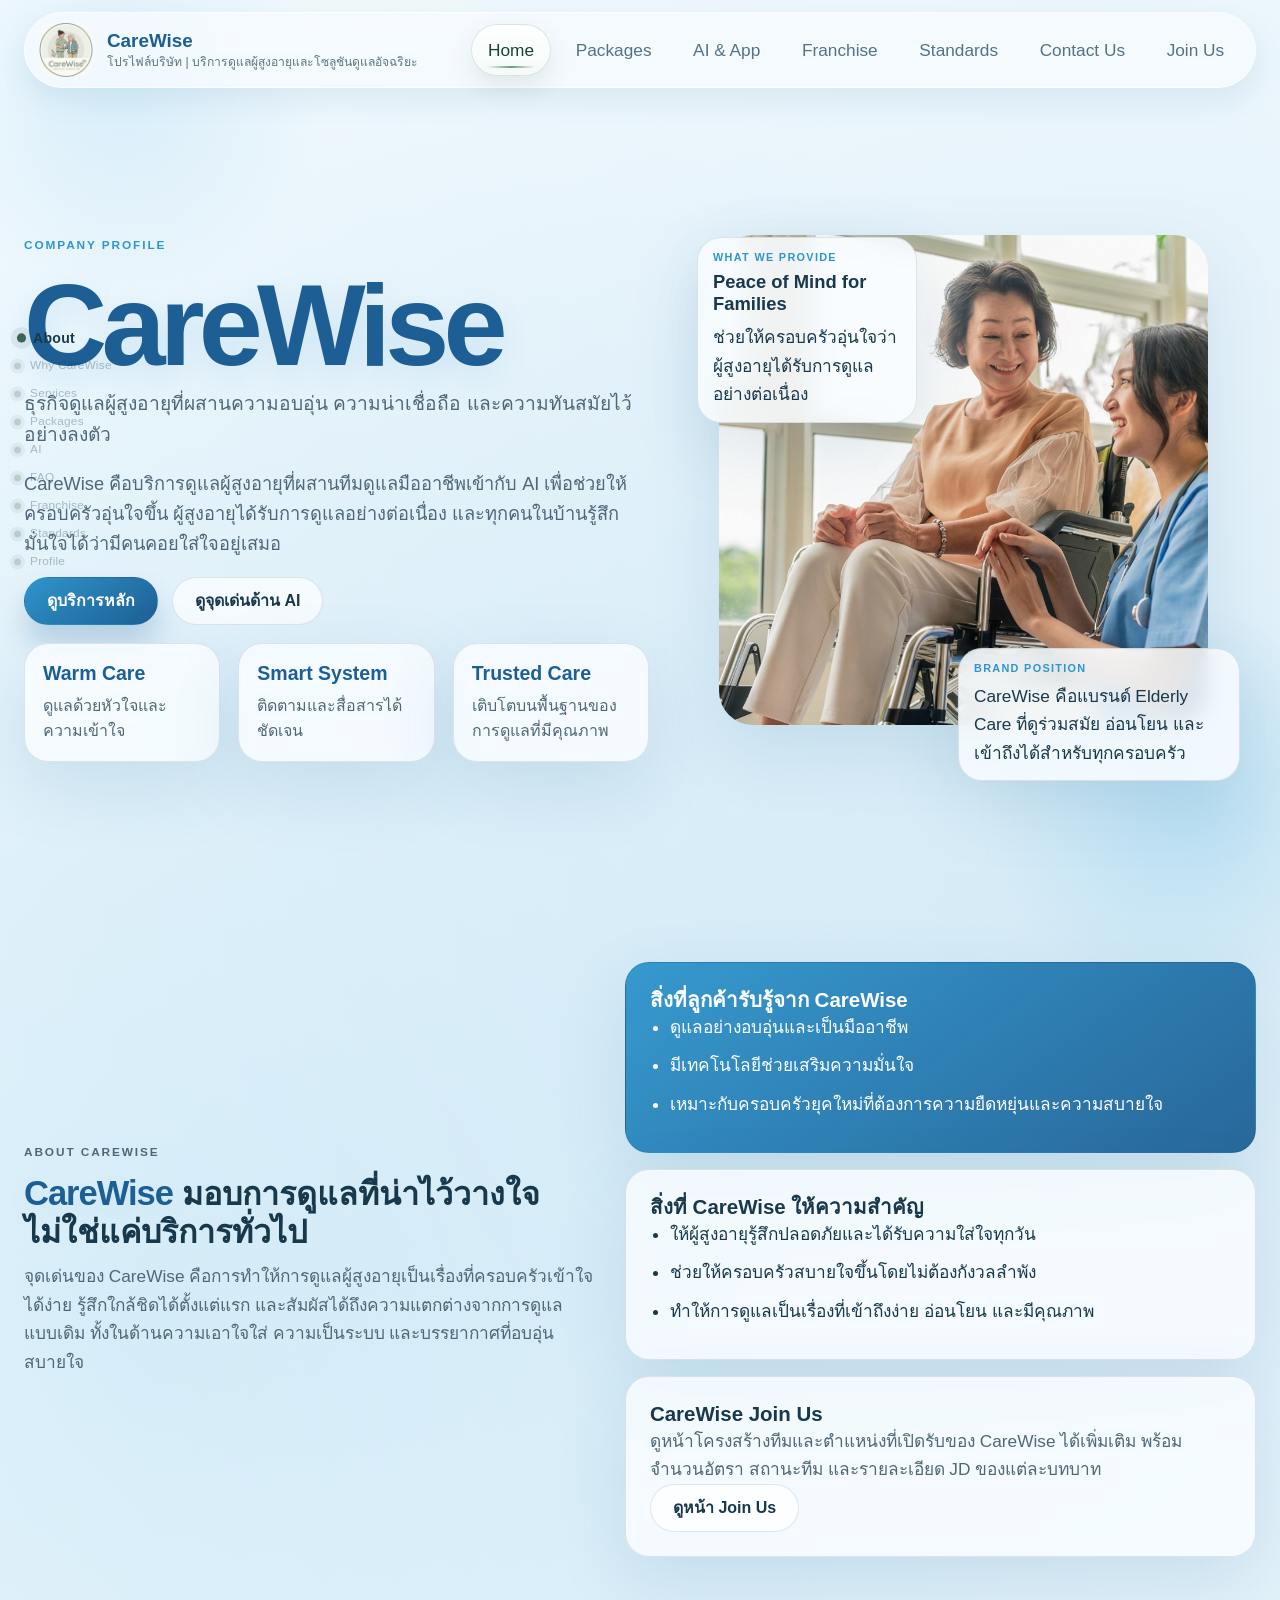
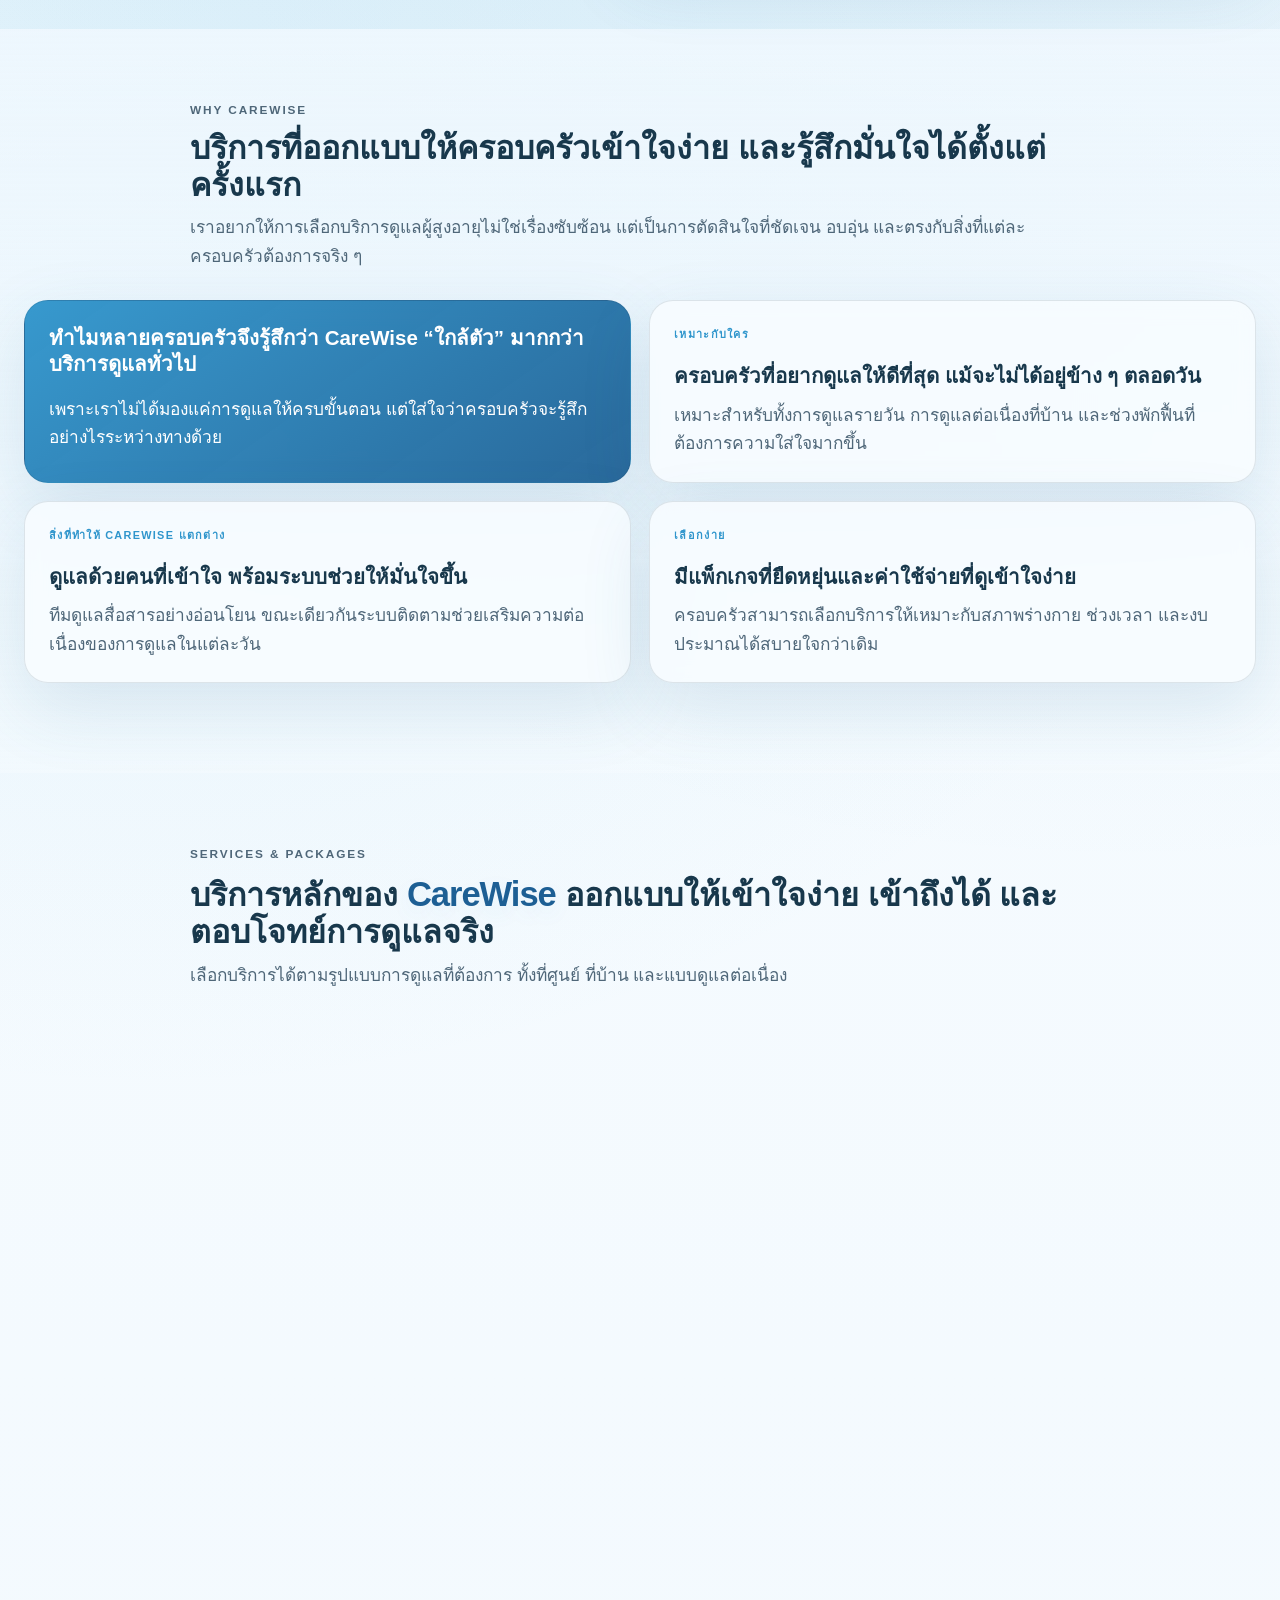
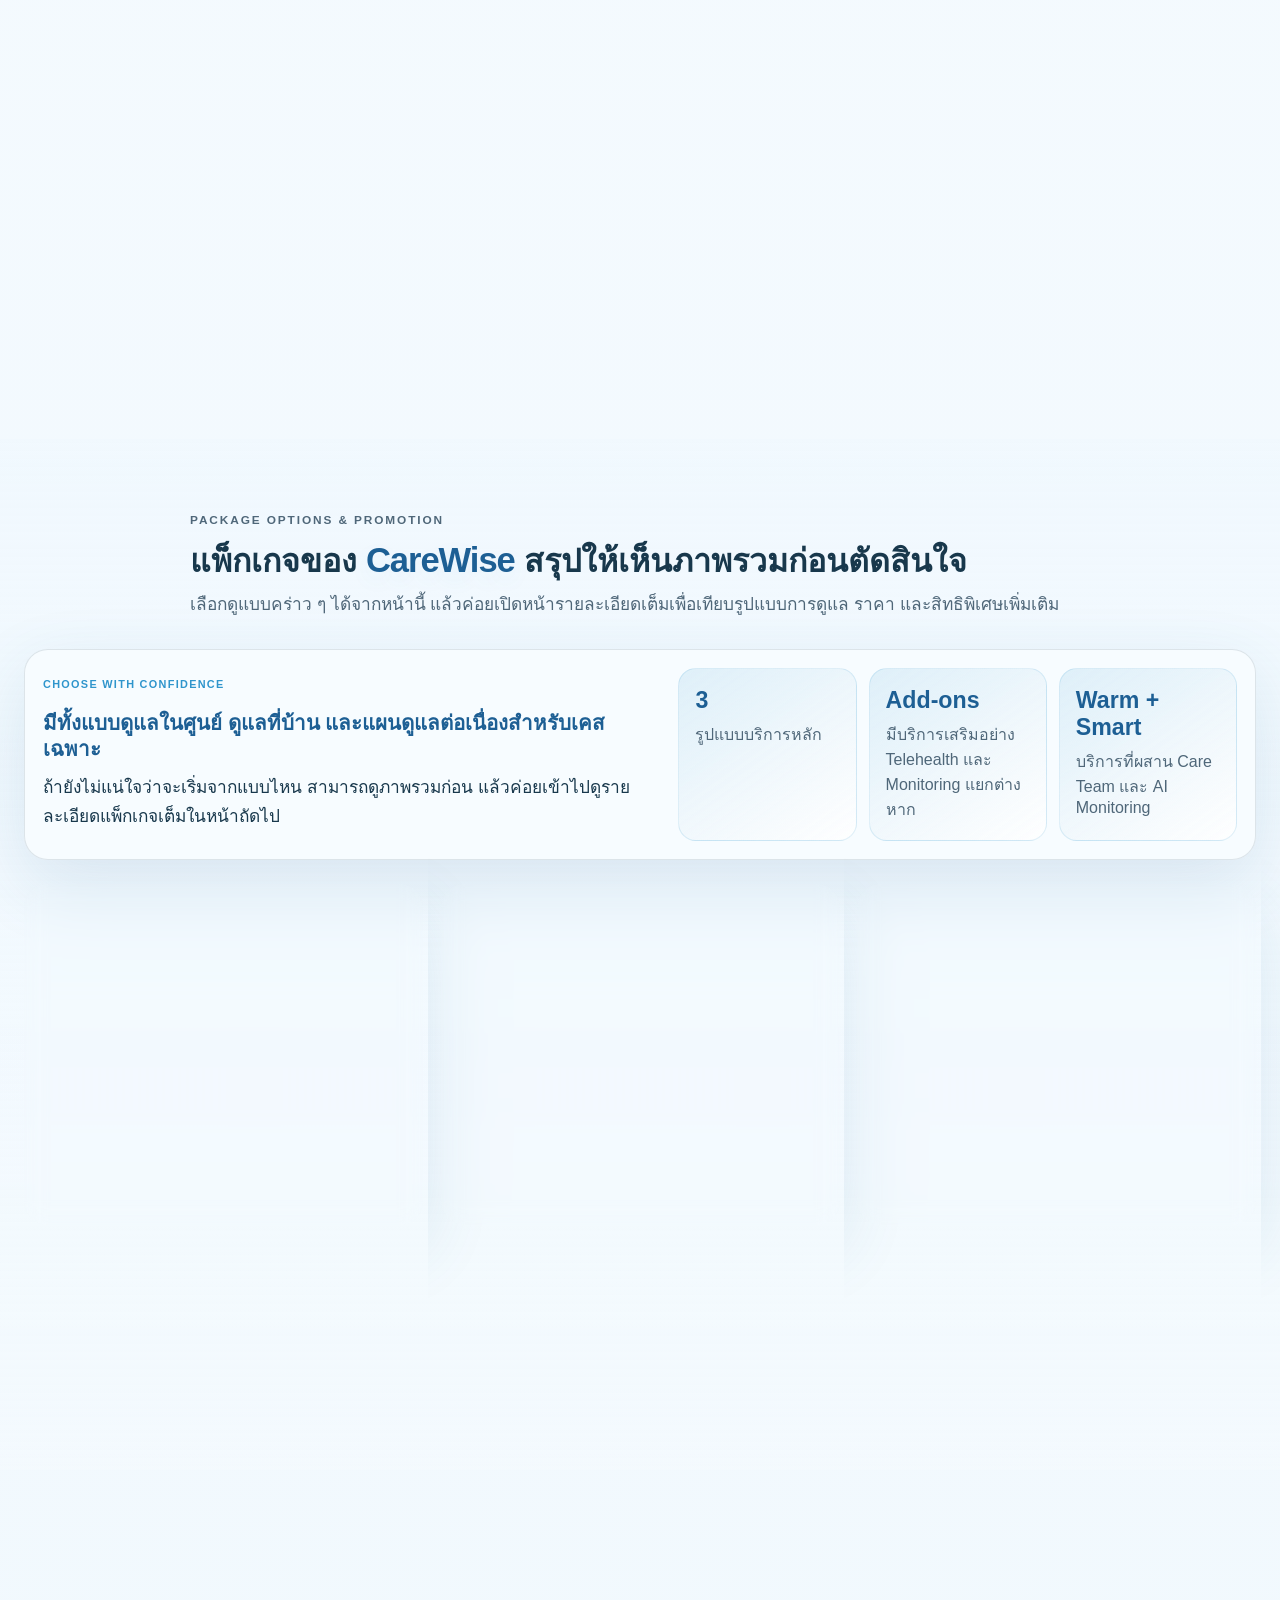
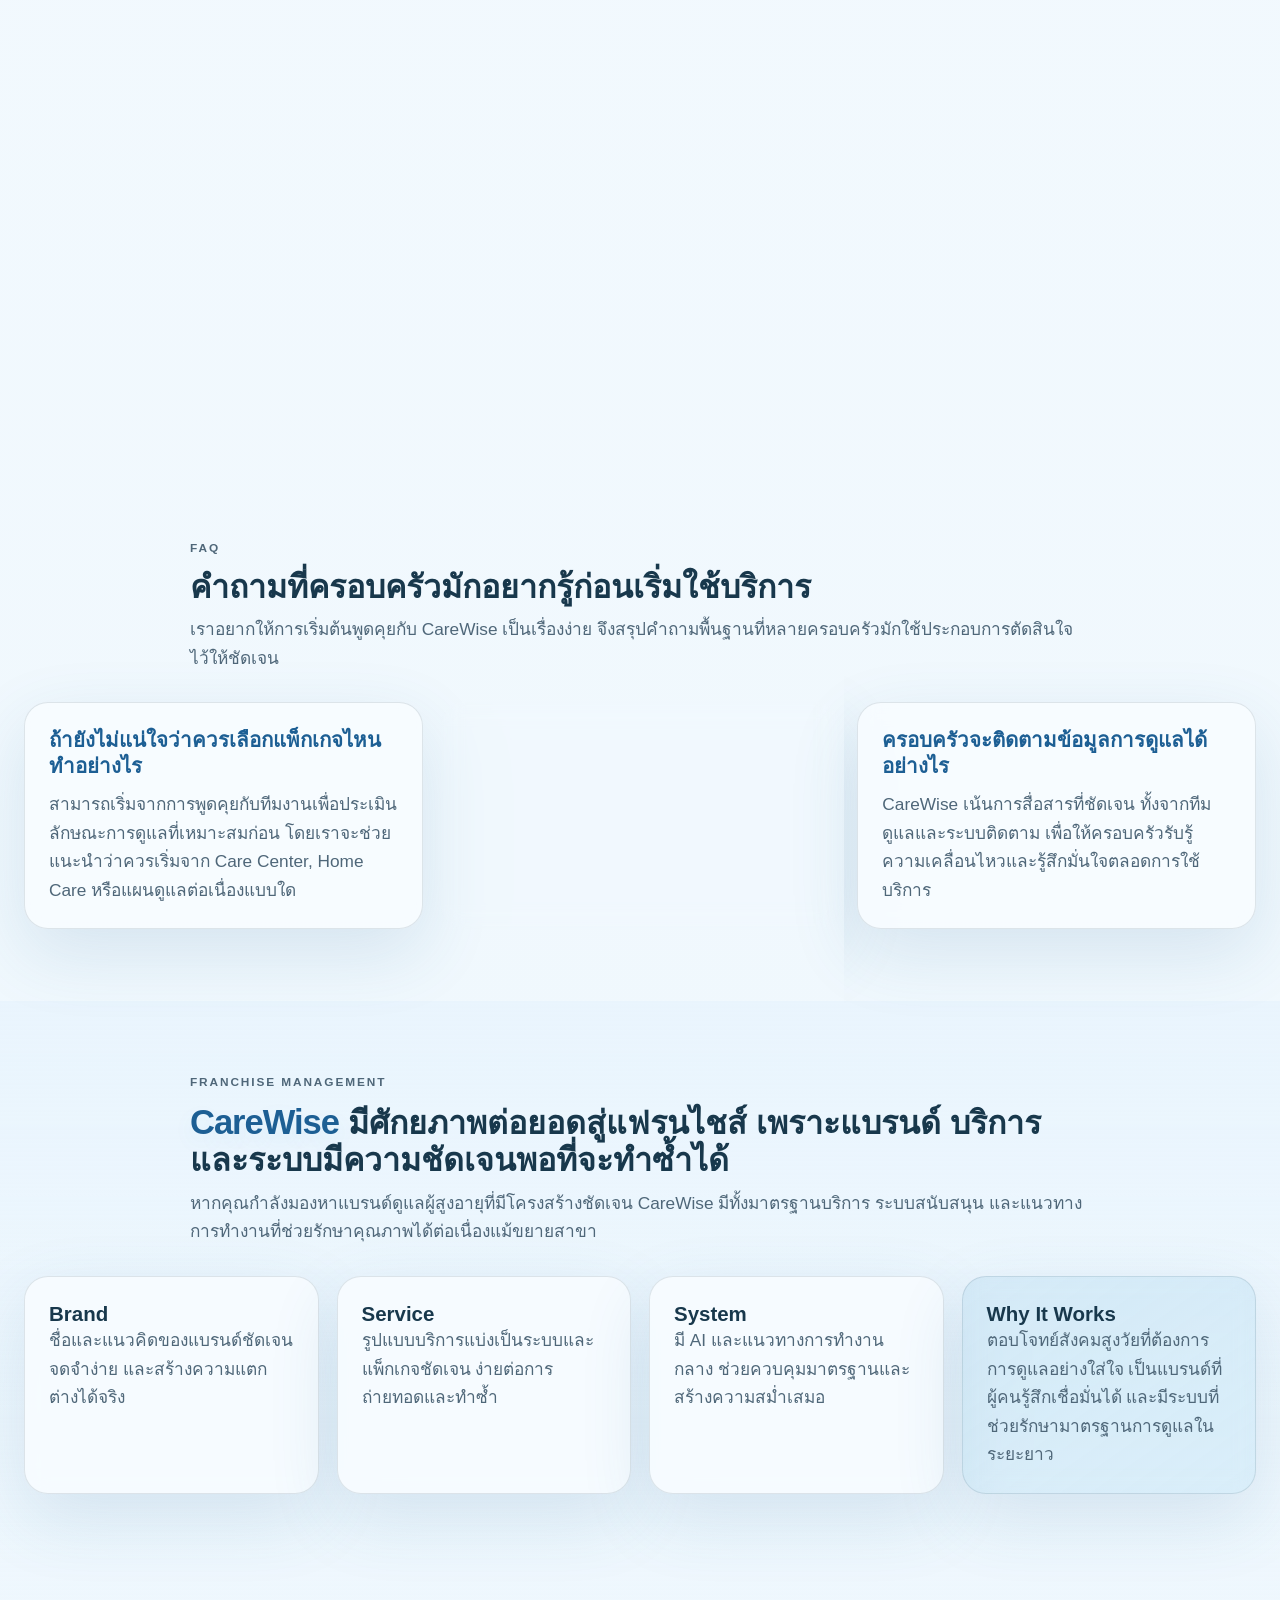
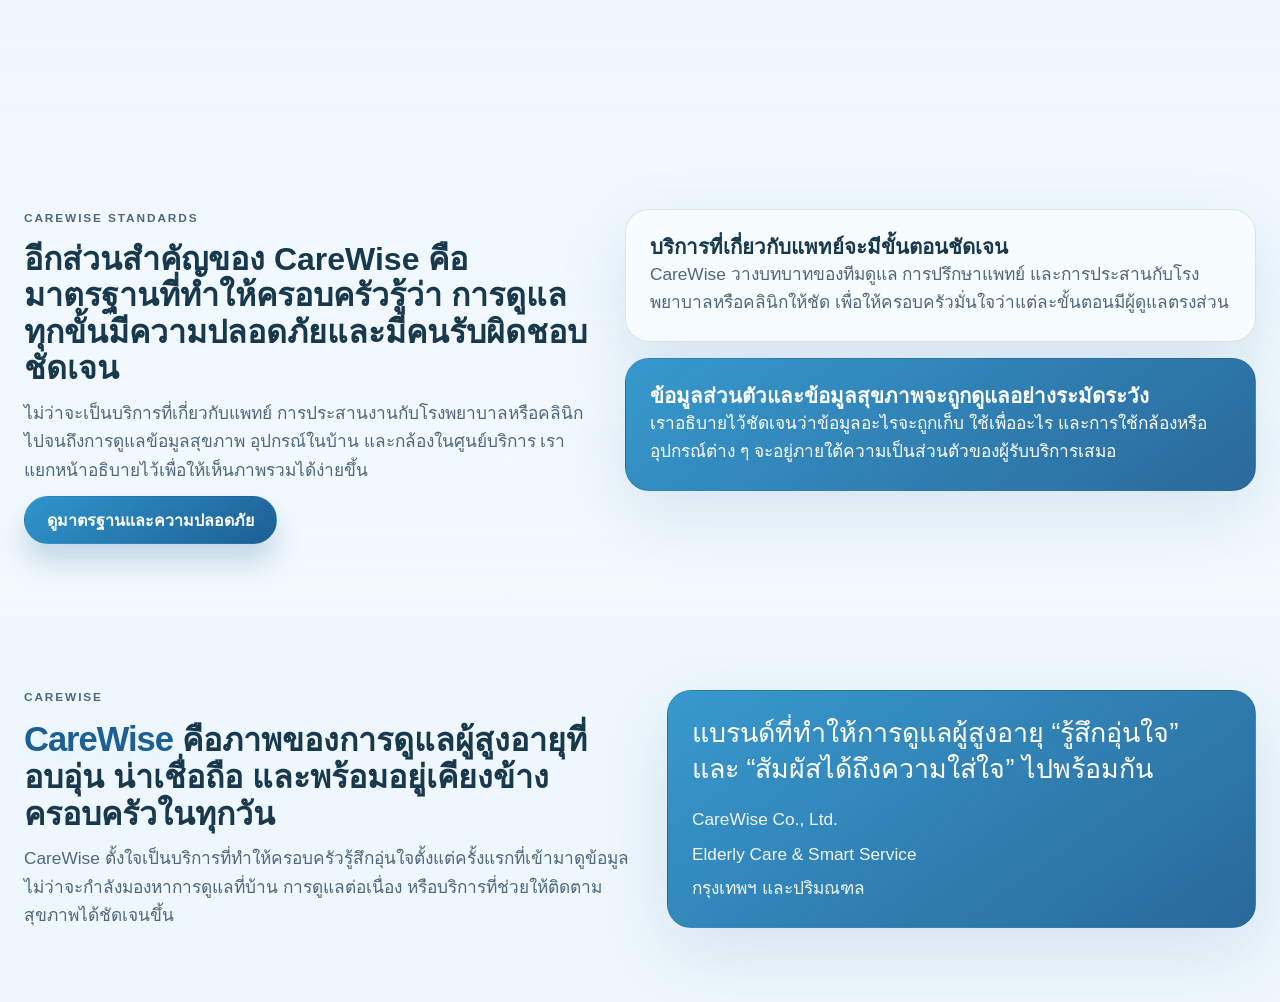
==== commit 7d708fa3: "Add files via upload" ====
--- a/index.html
+++ b/index.html
@@ -30,10 +30,10 @@
 
   <header class="site-header">
     <a class="brand" href="index.html" aria-label="CareWise">
-      <span class="brand-mark">CW</span>
+      <span class="brand-mark"><img src="images_by_Friends/logo.jpg" alt="CareWise logo"></span>
       <span class="brand-copy">
         <strong>CareWise</strong>
-        <small>Company Profile | Elderly Care & Smart Service</small>
+        <small>โปรไฟล์บริษัท | บริการดูแลผู้สูงอายุและโซลูชันดูแลอัจฉริยะ</small>
       </span>
     </a>
 
@@ -103,27 +103,38 @@
           </p>
         </div>
 
-        <div class="card-stack">
-          <article class="info-card emphasis" data-reveal>
-            <h3>สิ่งที่ลูกค้ารับรู้จาก CareWise</h3>
-            <ul class="clean-list">
-              <li>ดูแลอย่างอบอุ่นและเป็นมืออาชีพ</li>
+        <div class="card-stack">
+          <article class="info-card emphasis" data-reveal>
+            <h3>สิ่งที่ลูกค้ารับรู้จาก CareWise</h3>
+            <ul class="clean-list">
+              <li>ดูแลอย่างอบอุ่นและเป็นมืออาชีพ</li>
               <li>มีเทคโนโลยีช่วยเสริมความมั่นใจ</li>
               <li>เหมาะกับครอบครัวยุคใหม่ที่ต้องการความยืดหยุ่นและความสบายใจ</li>
             </ul>
           </article>
 
-          <article class="info-card" data-reveal>
-            <h3>สิ่งที่ CareWise ให้ความสำคัญ</h3>
-            <ul class="clean-list">
-              <li>ให้ผู้สูงอายุรู้สึกปลอดภัยและได้รับความใส่ใจทุกวัน</li>
-              <li>ช่วยให้ครอบครัวสบายใจขึ้นโดยไม่ต้องกังวลลำพัง</li>
-              <li>ทำให้การดูแลเป็นเรื่องที่เข้าถึงง่าย อ่อนโยน และมีคุณภาพ</li>
-            </ul>
-          </article>
-        </div>
-      </div>
-    </section>
+          <article class="info-card" data-reveal>
+            <h3>สิ่งที่ CareWise ให้ความสำคัญ</h3>
+            <ul class="clean-list">
+              <li>ให้ผู้สูงอายุรู้สึกปลอดภัยและได้รับความใส่ใจทุกวัน</li>
+              <li>ช่วยให้ครอบครัวสบายใจขึ้นโดยไม่ต้องกังวลลำพัง</li>
+              <li>ทำให้การดูแลเป็นเรื่องที่เข้าถึงง่าย อ่อนโยน และมีคุณภาพ</li>
+            </ul>
+          </article>
+
+          <article class="info-card" data-reveal>
+            <h3>CareWise Join Us</h3>
+            <p>
+              ดูหน้าโครงสร้างทีมและตำแหน่งที่เปิดรับของ CareWise ได้เพิ่มเติม
+              พร้อมจำนวนอัตรา สถานะทีม และรายละเอียด JD ของแต่ละบทบาท
+            </p>
+            <div class="hero-actions">
+              <a class="button button-secondary" href="careers.html">ดูหน้า Join Us</a>
+            </div>
+          </article>
+        </div>
+      </div>
+    </section>
 
     <section class="content-section tone-soft" id="why-carewise">
       <div class="container">
--- a/styles.css
+++ b/styles.css
@@ -126,19 +126,26 @@
 .brand {
   display: inline-flex;
   align-items: center;
-  gap: 12px;
+  gap: 14px;
 }
 
 .brand-mark {
   display: grid;
   place-items: center;
-  width: 40px;
-  height: 40px;
-  border-radius: 13px;
+  width: 54px;
+  height: 54px;
+  border-radius: 16px;
   background: linear-gradient(145deg, var(--brand), var(--brand-deep));
   color: #fff;
   font-weight: 700;
   letter-spacing: 0.08em;
+  overflow: hidden;
+}
+
+.brand-mark img {
+  width: 100%;
+  height: 100%;
+  object-fit: cover;
 }
 
 .brand-copy strong {
@@ -1291,9 +1298,9 @@
   }
 
   .brand-mark {
-    width: 36px;
-    height: 36px;
-    border-radius: 12px;
+    width: 44px;
+    height: 44px;
+    border-radius: 14px;
   }
 
   .brand-copy strong {
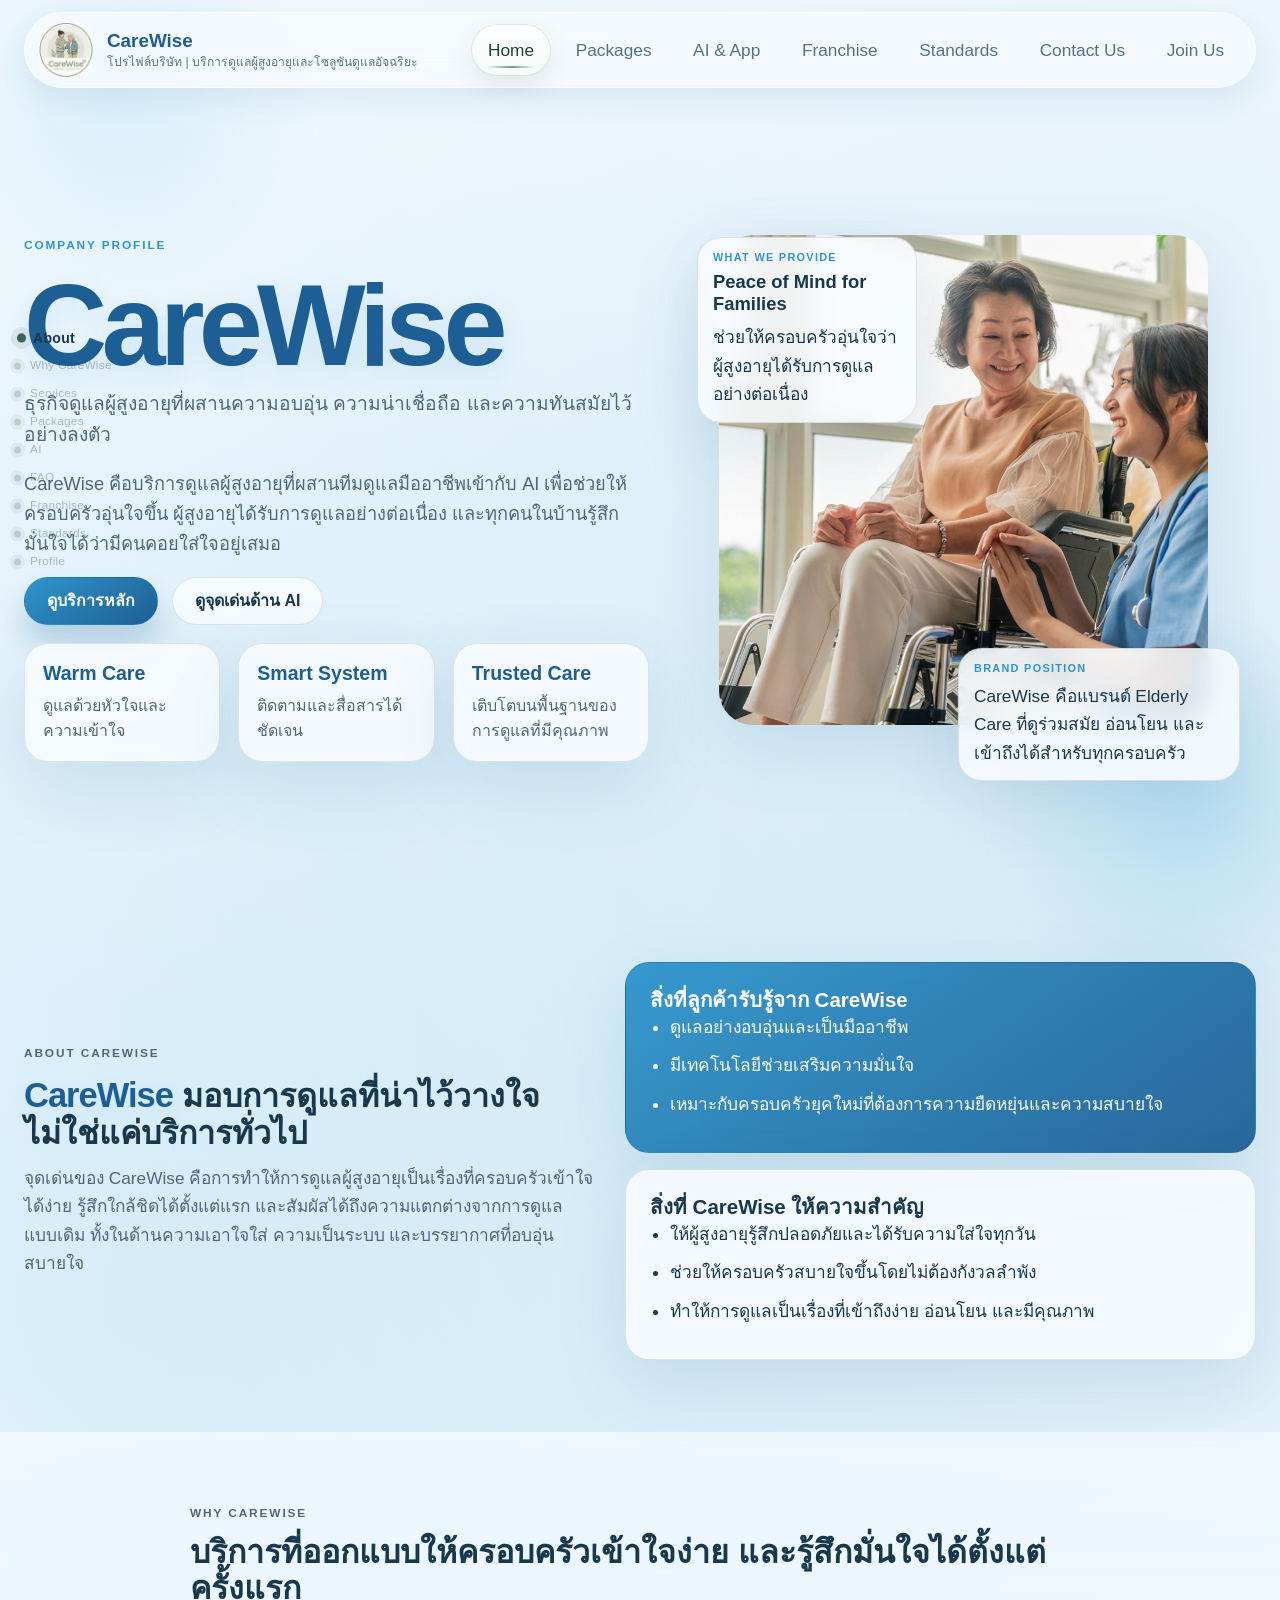
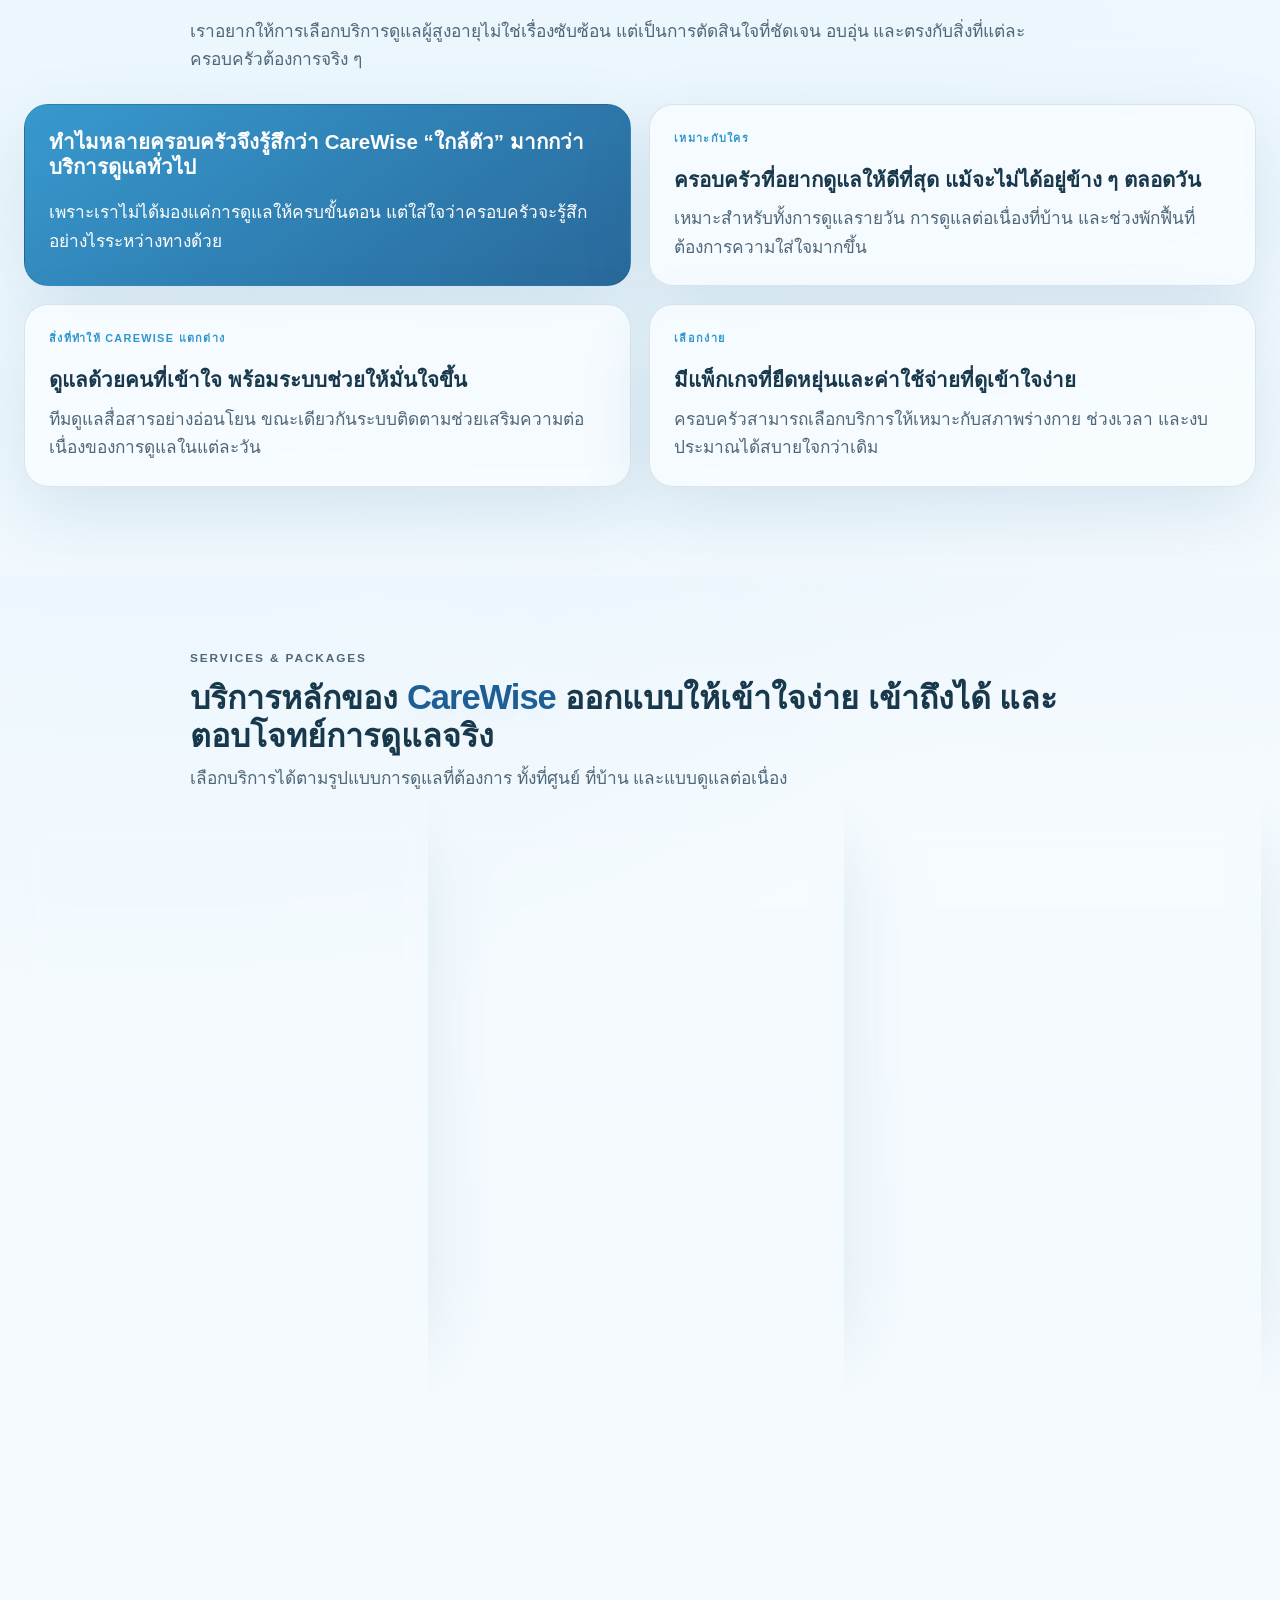
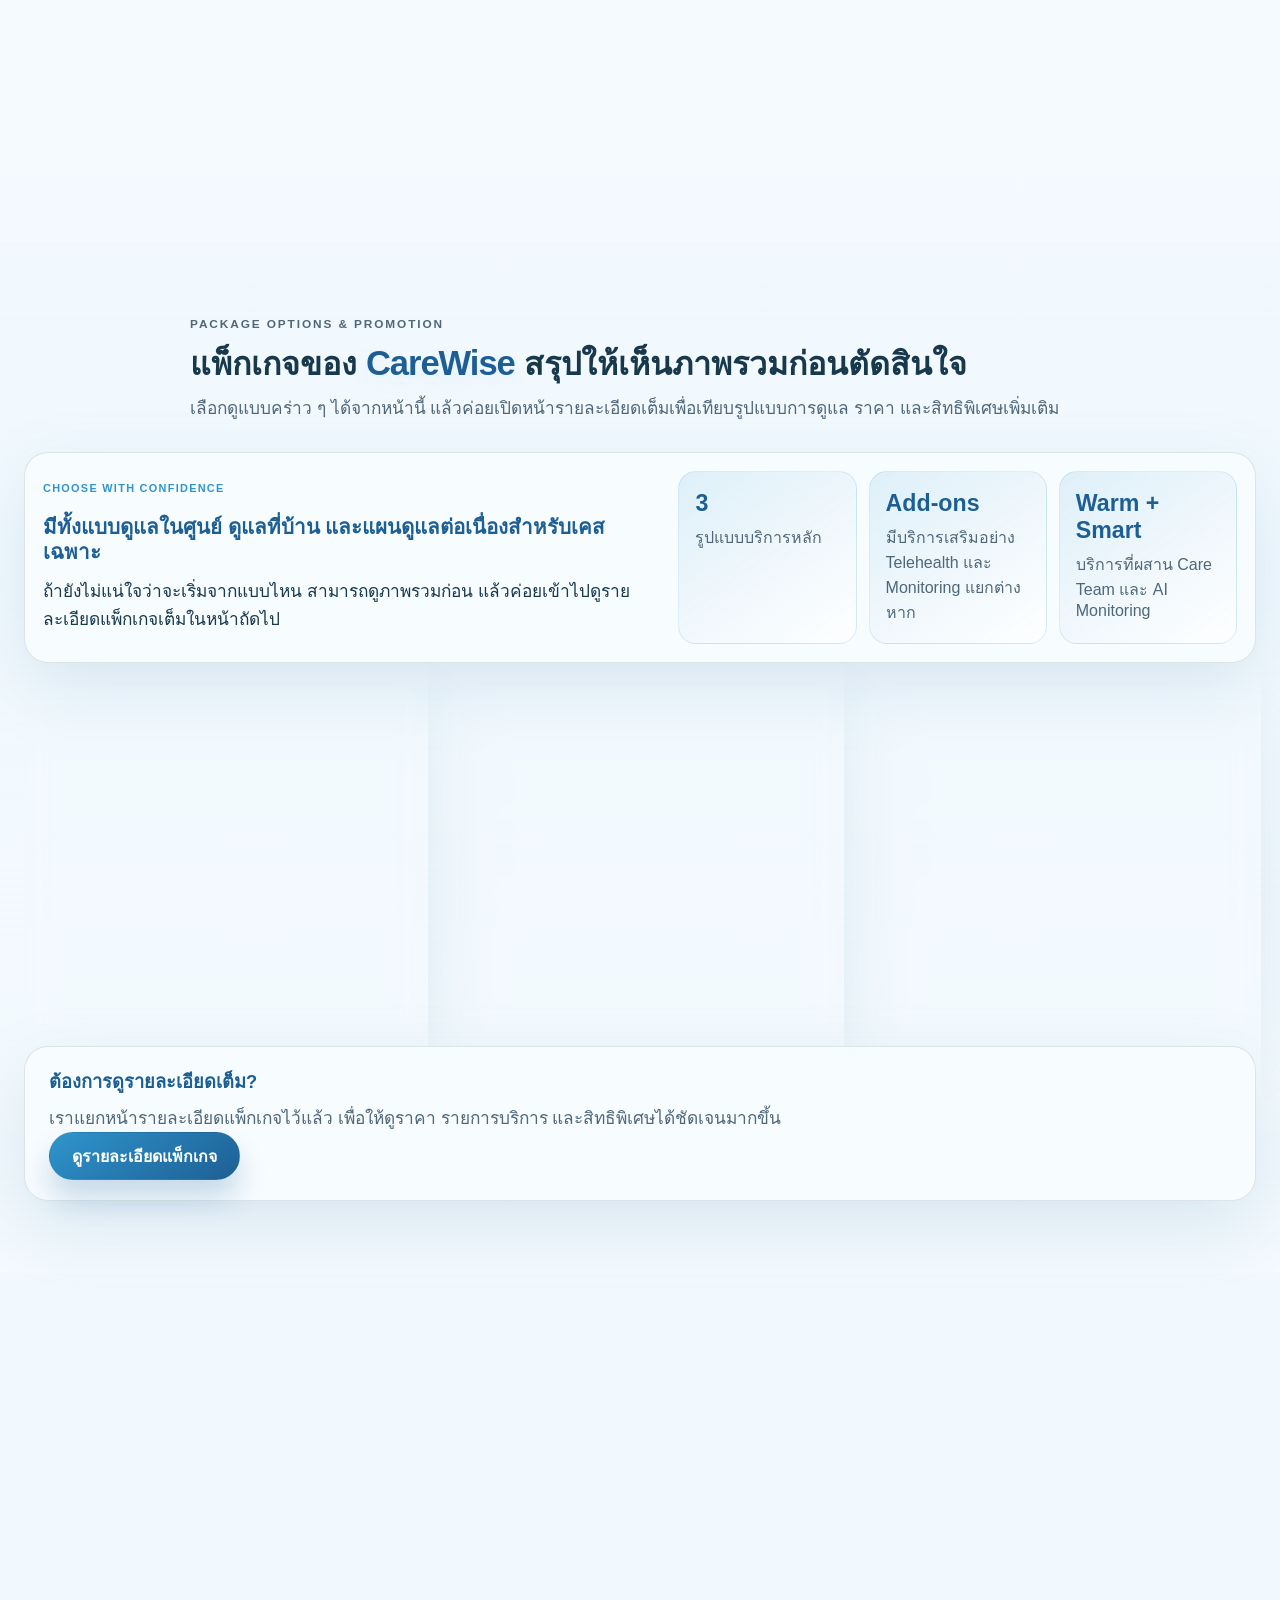
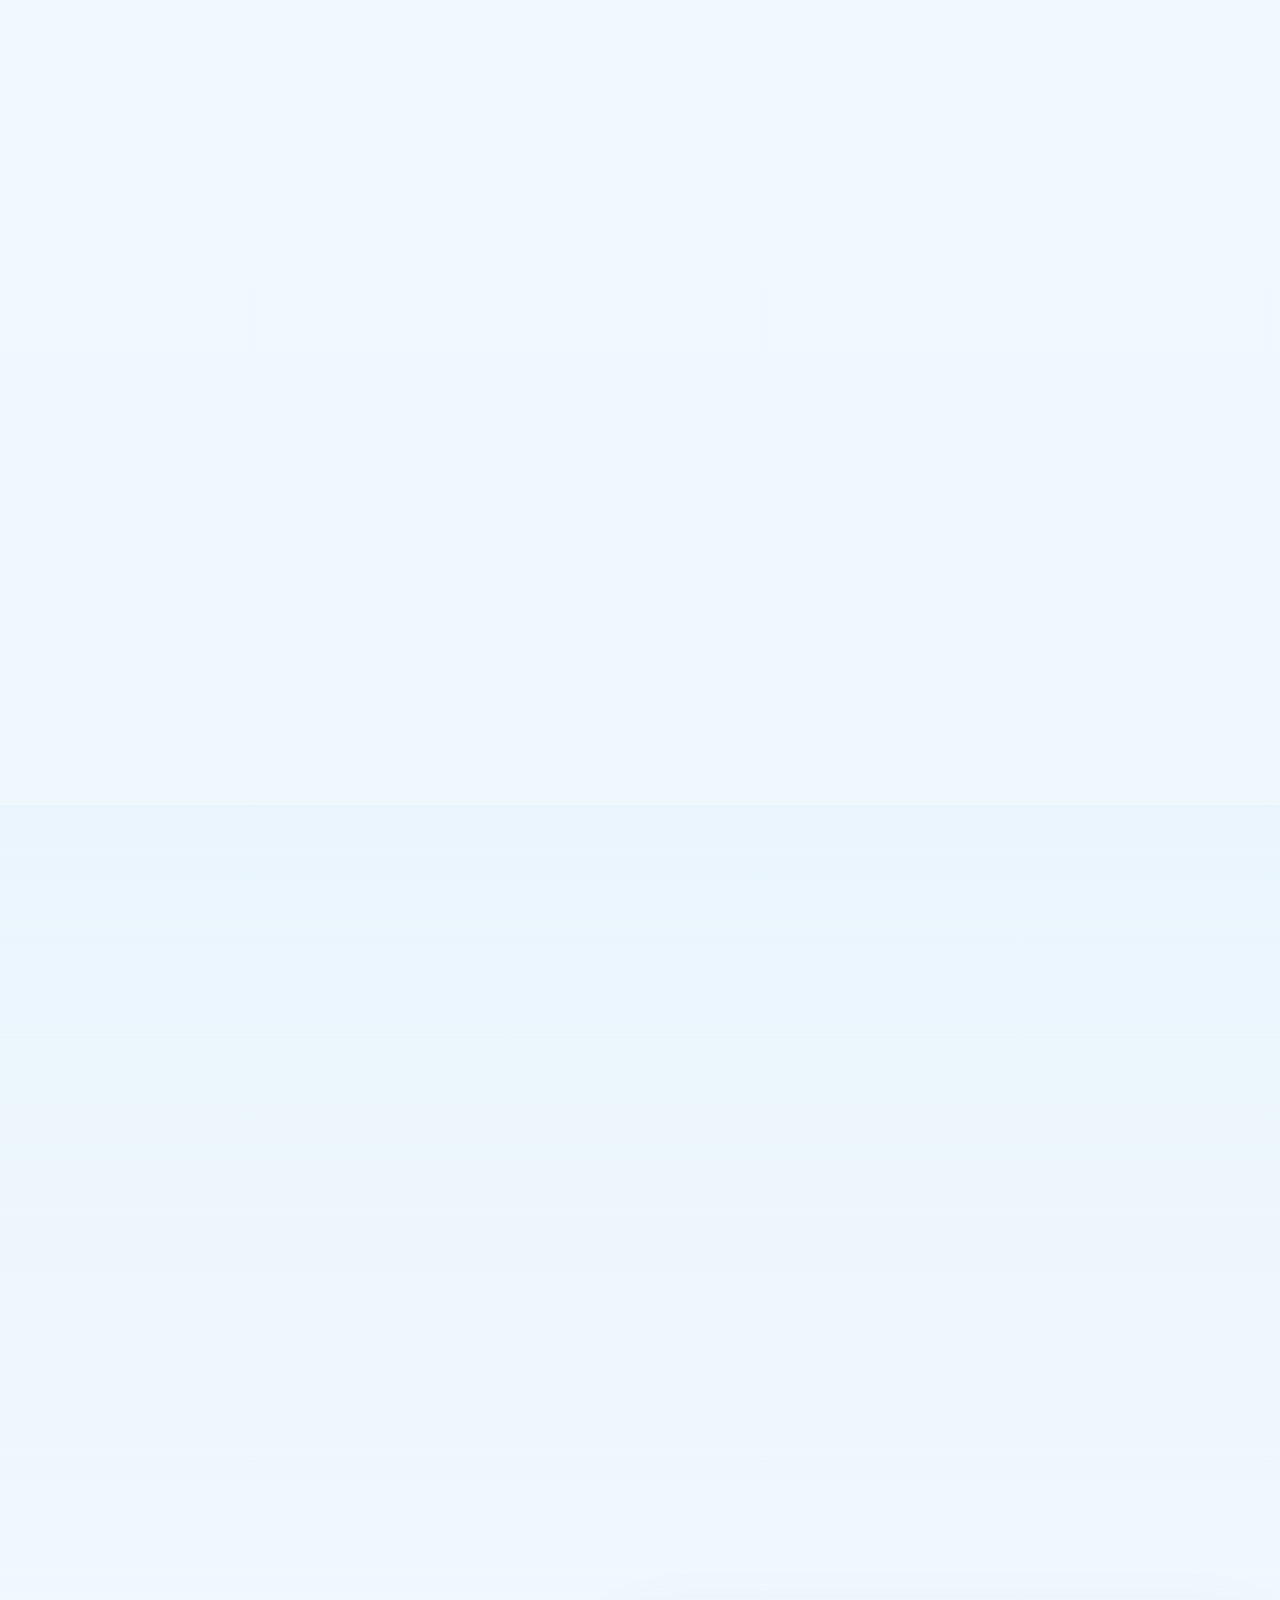
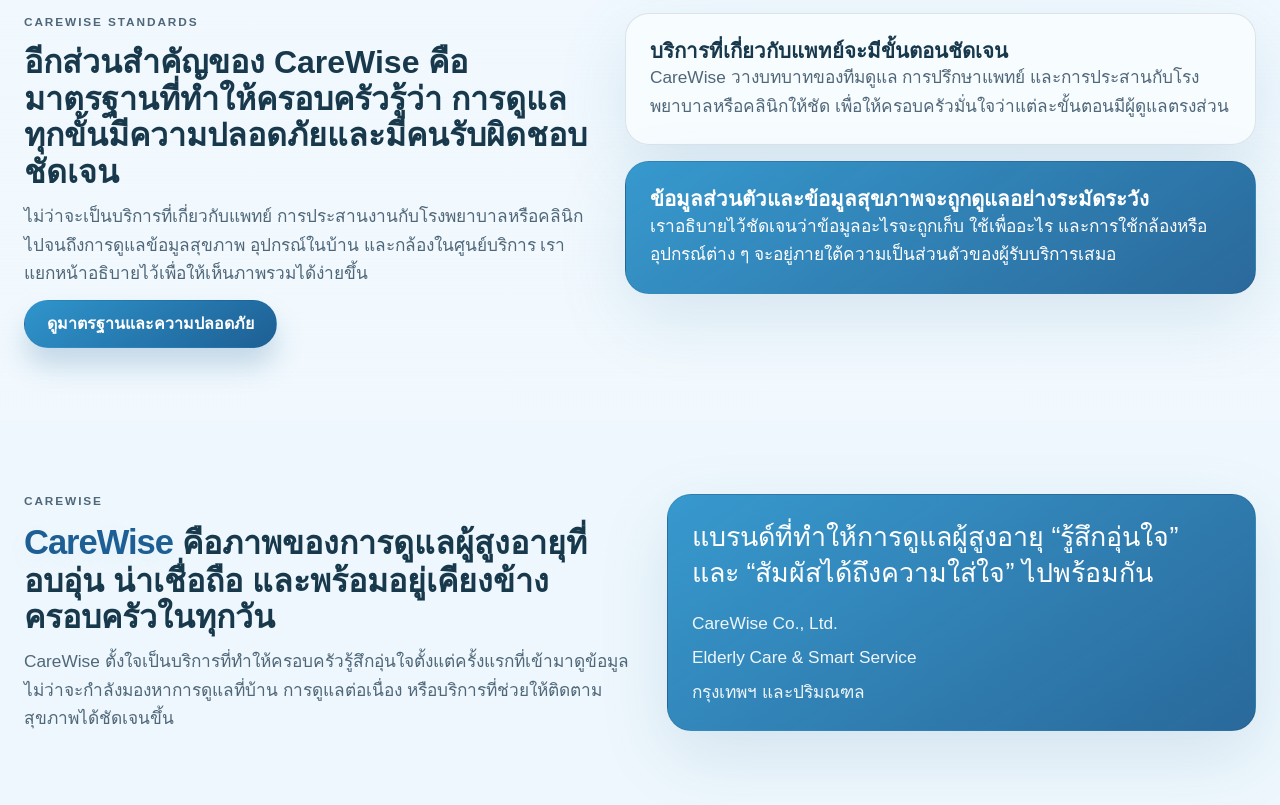
==== commit b2f9cdb5: "Add files via upload" ====
--- a/index.html
+++ b/index.html
@@ -122,16 +122,6 @@
             </ul>
           </article>
 
-          <article class="info-card" data-reveal>
-            <h3>CareWise Join Us</h3>
-            <p>
-              ดูหน้าโครงสร้างทีมและตำแหน่งที่เปิดรับของ CareWise ได้เพิ่มเติม
-              พร้อมจำนวนอัตรา สถานะทีม และรายละเอียด JD ของแต่ละบทบาท
-            </p>
-            <div class="hero-actions">
-              <a class="button button-secondary" href="careers.html">ดูหน้า Join Us</a>
-            </div>
-          </article>
         </div>
       </div>
     </section>
